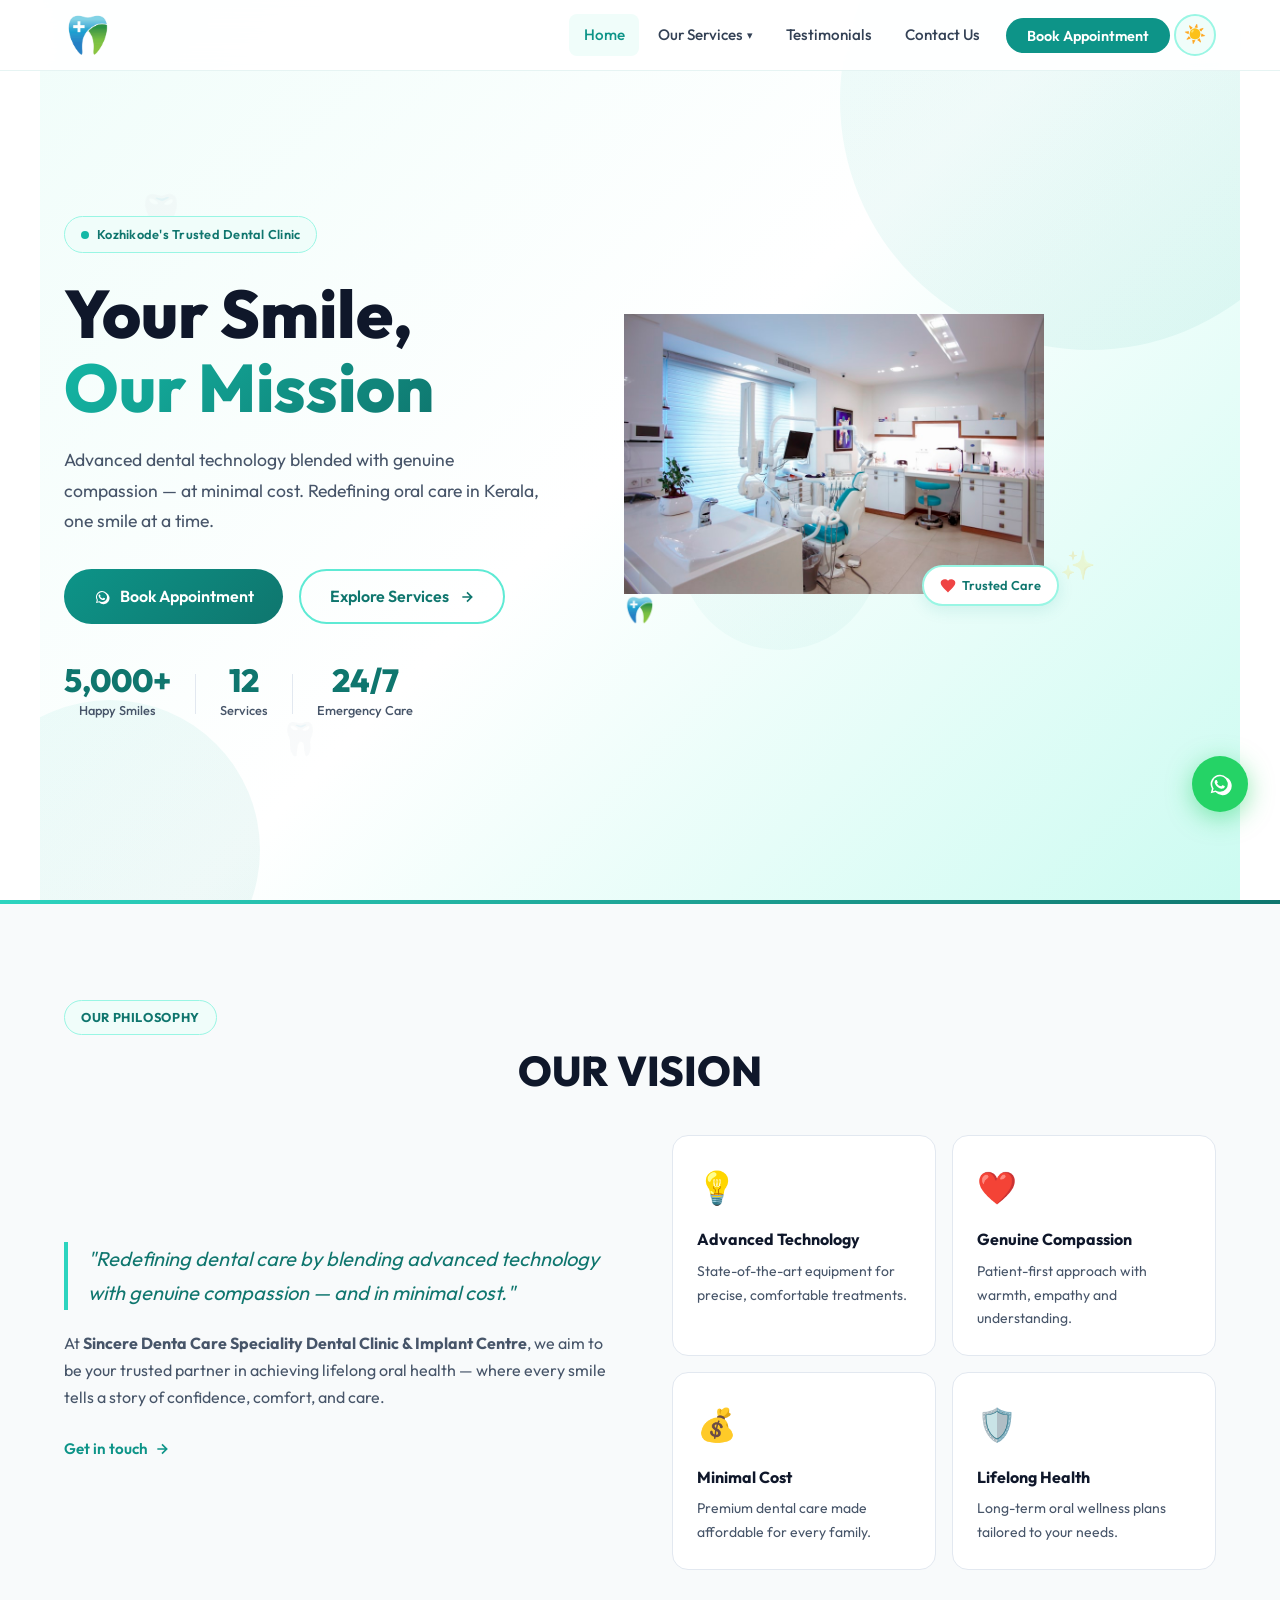
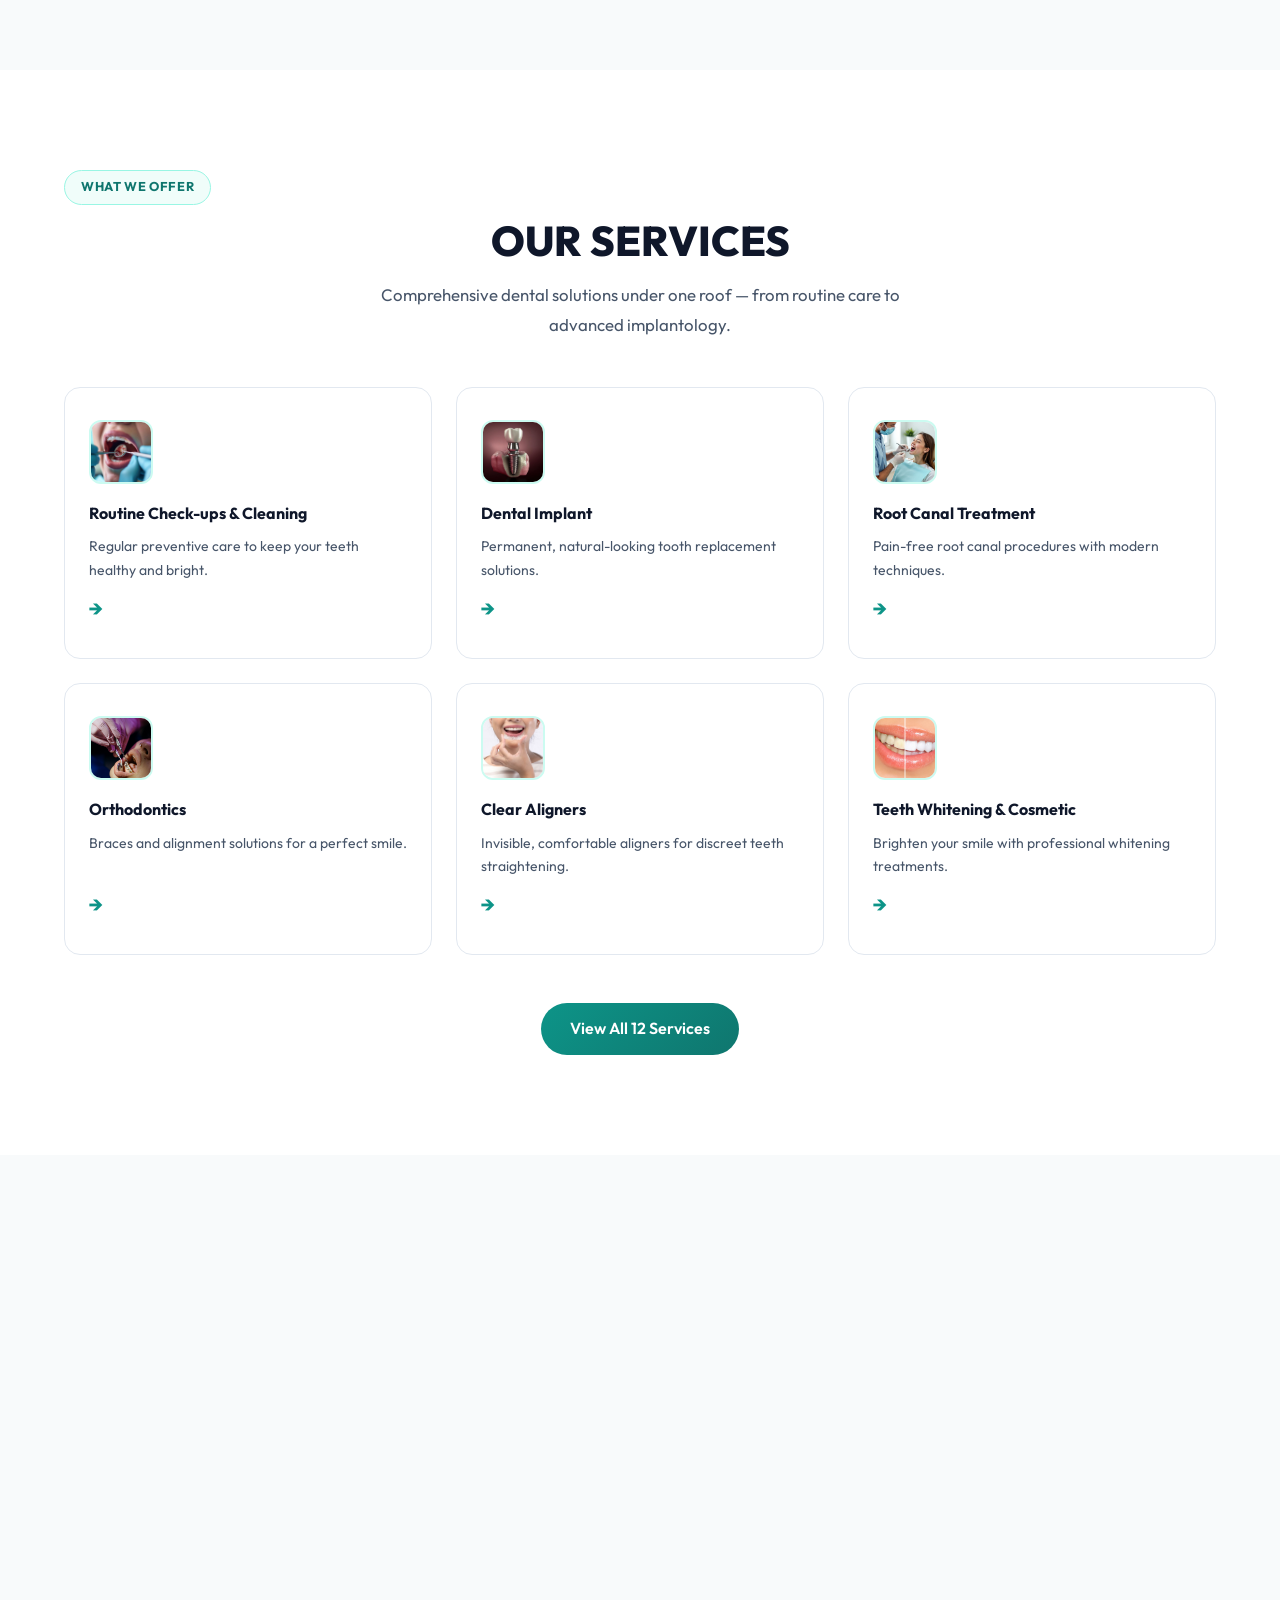
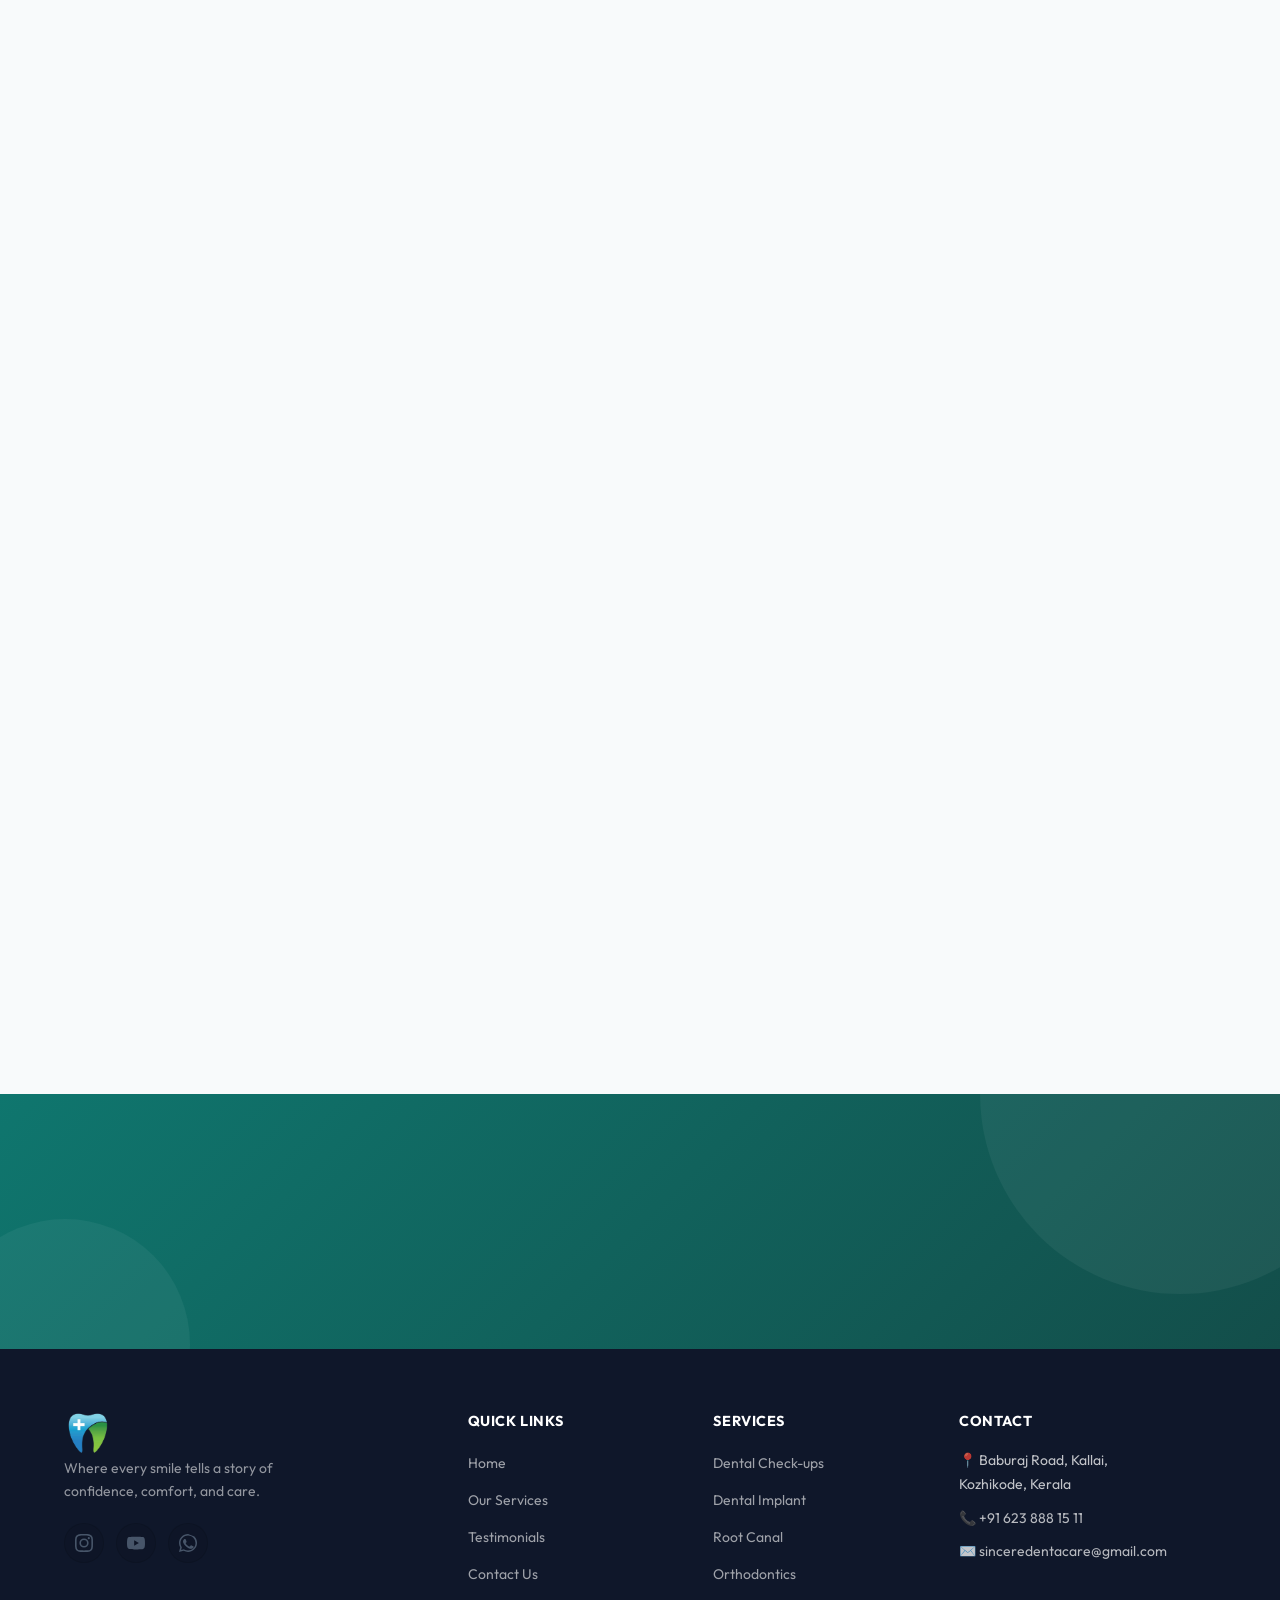
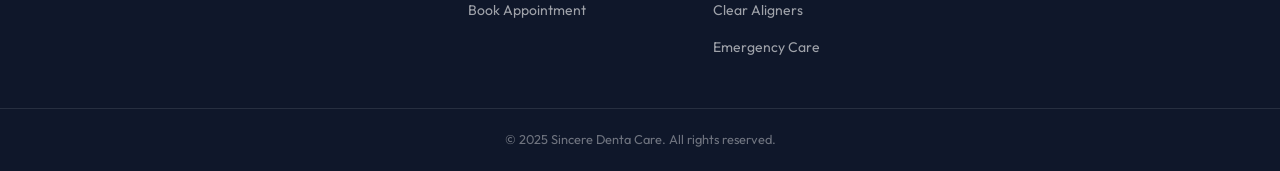
==== index.html @ 5595d904 "Update index.html" ====
<!DOCTYPE html>
<html lang="en">

<head>
    <meta charset="UTF-8" />
    <meta name="viewport" content="width=device-width, initial-scale=1.0" />
    <title>Sincere Denta Care – Speciality Dental Clinic & Implant Centre</title>
    <meta name="description"
        content="Sincere Denta Care – Advanced dental care with compassion at minimal cost. Speciality Dental Clinic & Implant Centre in Kozhikode, Kerala." />
    <link rel="stylesheet" href="css/style.css" />
    <link rel="preconnect" href="https://fonts.googleapis.com" />
    <link rel="preconnect" href="https://fonts.gstatic.com" crossorigin />
    <link
        href="https://fonts.googleapis.com/css2?family=Outfit:wght@300;400;500;600;700;800&family=Playfair+Display:ital,wght@0,600;1,500&display=swap"
        rel="stylesheet" />
</head>

<body class="page-home">

    <!-- ===== PAGE TRANSITION OVERLAY ===== -->
    <div class="page-transition" id="pageTransition"></div>

    <!-- ===== NAVBAR ===== -->
    <nav class="navbar" id="navbar">
        <div class="nav-container">
            <a href="index.html" class="nav-logo">
                <img src="images/logo.png" alt="Sincere Denta Care Logo" class="nav-logo-img" width="210" height="70" />
            </a>

            <button class="hamburger" id="hamburger" aria-label="Toggle menu">
                <span></span><span></span><span></span>
            </button>

            <ul class="nav-links" id="navLinks">
                <li><a href="index.html" class="nav-link active">Home</a></li>
                <li class="dropdown">
                    <a href="services.html" class="nav-link">Our Services <span class="arrow">▾</span></a>
                    <ul class="dropdown-menu">
                        <li><a href="services.html#checkup">Routine Check-ups & Cleaning</a></li>
                        <li><a href="services.html#implant">Dental Implant</a></li>
                        <li><a href="services.html#rootcanal">Root Canal Treatment</a></li>
                        <li><a href="services.html#orthodontics">Orthodontics</a></li>
                        <li><a href="services.html#aligners">Clear Aligners</a></li>
                        <li><a href="services.html#filling">Filling for Cavities</a></li>
                        <li><a href="services.html#pediatric">Pediatric Dental Care</a></li>
                        <li><a href="services.html#prosthesis">Dental Prosthesis</a></li>
                        <li><a href="services.html#gum">Gum Treatments</a></li>
                        <li><a href="services.html#wisdom">Wisdom Tooth Removal</a></li>
                        <li><a href="services.html#whitening">Teeth Whitening & Cosmetic</a></li>
                        <li><a href="services.html#emergency">Emergency Dental Care</a></li>
                    </ul>
                </li>
                <li><a href="testimonials.html" class="nav-link">Testimonials</a></li>
                <li><a href="contact.html" class="nav-link">Contact Us</a></li>
                <li><a href="https://wa.me/916238881511" target="_blank" class="nav-cta" id="bookBtn">Book
                        Appointment</a></li>
                <li>
                    <button class="dark-mode-toggle" id="darkModeToggle" aria-label="Toggle dark mode">
                        <span class="toggle-icon sun">☀️</span>
                        <span class="toggle-icon moon">🌙</span>
                    </button>
                </li>
            </ul>
        </div>
    </nav>

    <!-- ===== HERO SECTION ===== -->
    <section class="hero" id="hero">
        <div class="hero-bg-shapes">
            <div class="shape shape-1"></div>
            <div class="shape shape-2"></div>
            <div class="shape shape-3"></div>
            <div class="floating-tooth t1">🦷</div>
            <div class="floating-tooth t2">✨</div>
            <div class="floating-tooth t3">🦷</div>
        </div>
        <div class="hero-content">
            <div class="hero-badge animate-fade-up" style="--delay:0.1s">
                <span class="badge-dot"></span> Kozhikode's Trusted Dental Clinic
            </div>
            <h1 class="hero-title animate-fade-up" style="--delay:0.25s">
                Your Smile,<br />
                <span class="hero-highlight">Our Mission</span>
            </h1>
            <p class="hero-subtitle animate-fade-up" style="--delay:0.4s">
                Advanced dental technology blended with genuine compassion — at minimal cost. Redefining oral care in
                Kerala, one smile at a time.
            </p>
            <div class="hero-actions animate-fade-up" style="--delay:0.55s">
                <a href="https://wa.me/916238881511" target="_blank" class="btn-primary" id="heroBookBtn">
                    <svg width="18" height="18" viewBox="0 0 24 24" fill="currentColor">
                        <path
                            d="M17.6 6.4A7.94 7.94 0 0 0 12 4a8 8 0 0 0-6.93 12L4 20l4.1-1.07A8 8 0 1 0 17.6 6.4zm-5.6 12.3a6.63 6.63 0 0 1-3.38-.93l-.24-.14-2.5.65.67-2.43-.16-.25A6.65 6.65 0 1 1 12 18.7zm3.65-4.98c-.2-.1-1.18-.58-1.36-.65-.18-.07-.31-.1-.44.1-.13.2-.5.65-.62.79-.11.13-.23.15-.43.05A5.42 5.42 0 0 1 9.5 11.8c-.2-.35.2-.33.58-1.1.07-.13.03-.25-.02-.35-.05-.1-.44-1.06-.6-1.45-.16-.38-.33-.33-.44-.33h-.38c-.13 0-.35.05-.53.25-.18.2-.7.68-.7 1.66s.71 1.93.81 2.06c.1.13 1.4 2.14 3.4 3C13.86 16.3 13.86 16 14.3 15.96c.43-.04 1.4-.57 1.6-1.12.2-.55.2-1.02.14-1.12-.06-.1-.2-.15-.4-.25z" />
                    </svg>
                    Book Appointment
                </a>
                <a href="services.html" class="btn-outline" id="heroServicesBtn" data-page="services.html">
                    Explore Services
                    <svg width="16" height="16" viewBox="0 0 24 24" fill="none" stroke="currentColor"
                        stroke-width="2.5">
                        <path d="M5 12h14M12 5l7 7-7 7" />
                    </svg>
                </a>
            </div>
            <div class="hero-stats animate-fade-up" style="--delay:0.7s">
                <div class="stat"><strong class="counter" data-target="5000">0</strong><span>Happy Smiles</span></div>
                <div class="stat-divider"></div>
                <div class="stat"><strong class="counter" data-target="12">0</strong><span>Services</span></div>
                <div class="stat-divider"></div>
                <div class="stat"><strong>24/7</strong><span>Emergency Care</span></div>
            </div>
        </div>
        <div class="hero-visual animate-fade-left" style="--delay:0.3s">
            <div class="hero-card-wrapper">
                <div class="hero-photo-frame">
                    <img src="images/clinic.jpg" alt="Sincere Denta Care Clinic Interior" class="hero-real-photo" />
                    <div class="photo-overlay-badge pulse-badge">
                        <svg width="16" height="16" viewBox="0 0 24 24" fill="currentColor">
                            <path
                                d="M12 21.593c-5.63-5.539-11-10.297-11-14.402C1 3.799 4.18 2 7 2c1.935 0 3.725.79 5 2.07A6.88 6.88 0 0 1 17 2c2.82 0 6 1.8 6 5.191 0 4.105-5.37 8.863-11 14.402z" />
                        </svg>
                        Trusted Care
                    </div>
                    <div class="photo-overlay-tag">
                        <img src="images/logo.png" alt="logo" height="32" />
                    </div>
                </div>
            </div>
        </div>
    </section>

    <!-- ===== VISION SECTION ===== -->
    <section class="vision-section" id="vision">
        <div class="container">
            <div class="section-tag animate-on-scroll">Our Philosophy</div>
            <h2 class="section-title animate-on-scroll">OUR VISION</h2>
            <div class="vision-grid">
                <div class="vision-text animate-on-scroll">
                    <p class="vision-lead">"Redefining dental care by blending advanced technology with genuine
                        compassion — and in minimal cost."</p>
                    <p>At <strong>Sincere Denta Care Speciality Dental Clinic & Implant Centre</strong>, we aim to be
                        your trusted partner in achieving lifelong oral health — where every smile tells a story of
                        confidence, comfort, and care.</p>
                    <a href="contact.html" class="btn-text" data-page="contact.html">
                        Get in touch
                        <svg width="16" height="16" viewBox="0 0 24 24" fill="none" stroke="currentColor"
                            stroke-width="2.5">
                            <path d="M5 12h14M12 5l7 7-7 7" />
                        </svg>
                    </a>
                </div>
                <div class="vision-cards">
                    <div class="v-card animate-on-scroll" style="--i:0">
                        <div class="v-icon">💡</div>
                        <h3>Advanced Technology</h3>
                        <p>State-of-the-art equipment for precise, comfortable treatments.</p>
                    </div>
                    <div class="v-card animate-on-scroll" style="--i:1">
                        <div class="v-icon">❤️</div>
                        <h3>Genuine Compassion</h3>
                        <p>Patient-first approach with warmth, empathy and understanding.</p>
                    </div>
                    <div class="v-card animate-on-scroll" style="--i:2">
                        <div class="v-icon">💰</div>
                        <h3>Minimal Cost</h3>
                        <p>Premium dental care made affordable for every family.</p>
                    </div>
                    <div class="v-card animate-on-scroll" style="--i:3">
                        <div class="v-icon">🛡️</div>
                        <h3>Lifelong Health</h3>
                        <p>Long-term oral wellness plans tailored to your needs.</p>
                    </div>
                </div>
            </div>
        </div>
    </section>

    <!-- ===== SERVICES PREVIEW ===== -->
    <section class="services-preview" id="services-preview">
        <div class="container">
            <div class="section-tag animate-on-scroll">What We Offer</div>
            <h2 class="section-title animate-on-scroll">OUR SERVICES</h2>
            <p class="section-desc animate-on-scroll">Comprehensive dental solutions under one roof — from routine care
                to advanced implantology.</p>
            <div class="services-grid">
                <a href="services.html#checkup" class="service-card animate-on-scroll" style="--i:0"
                    data-page="services.html">
                    <div class="service-icon"><img src="images/routine.jpg" alt="routine" /></div>
                    <h3>Routine Check-ups & Cleaning</h3>
                    <p>Regular preventive care to keep your teeth healthy and bright.</p>
                    <span class="service-arrow">→</span>
                </a>
                <a href="services.html#implant" class="service-card animate-on-scroll" style="--i:1"
                    data-page="services.html">
                    <div class="service-icon"><img src="images/dental impant.jpg" alt="dental impant" /></div>
                    <h3>Dental Implant</h3>
                    <p>Permanent, natural-looking tooth replacement solutions.</p>
                    <span class="service-arrow">→</span>
                </a>
                <a href="services.html#rootcanal" class="service-card animate-on-scroll" style="--i:2"
                    data-page="services.html">
                    <div class="service-icon"><img src="images/root canal.jpg" alt="root canal" /></div>
                    <h3>Root Canal Treatment</h3>
                    <p>Pain-free root canal procedures with modern techniques.</p>
                    <span class="service-arrow">→</span>
                </a>
                <a href="services.html#orthodontics" class="service-card animate-on-scroll" style="--i:3"
                    data-page="services.html">
                    <div class="service-icon"><img src="images/ortho.jpg" alt="ortho" /></div>
                    <h3>Orthodontics</h3>
                    <p>Braces and alignment solutions for a perfect smile.</p>
                    <span class="service-arrow">→</span>
                </a>
                <a href="services.html#aligners" class="service-card animate-on-scroll" style="--i:4"
                    data-page="services.html">
                    <div class="service-icon"><img src="images/Clear Aligners.jpg" alt="clear aligners" /></div>
                    <h3>Clear Aligners</h3>
                    <p>Invisible, comfortable aligners for discreet teeth straightening.</p>
                    <span class="service-arrow">→</span>
                </a>
                <a href="services.html#whitening" class="service-card animate-on-scroll" style="--i:5"
                    data-page="services.html">
                    <div class="service-icon"><img src="images/teeth white.jpg" alt="Teeth White" /></div>
                    <h3>Teeth Whitening & Cosmetic</h3>
                    <p>Brighten your smile with professional whitening treatments.</p>
                    <span class="service-arrow">→</span>
                </a>
            </div>
            <div class="services-cta animate-on-scroll">
                <a href="services.html" class="btn-primary" data-page="services.html" id="allServicesBtn">View All 12
                    Services</a>
            </div>
        </div>
    </section>

    <!-- ===== OUR DOCTORS SECTION ===== -->
    <section class="doctors-section" id="doctors">
        <div class="container">
            <div class="section-tag animate-on-scroll">Meet the Team</div>
            <h2 class="section-title animate-on-scroll">OUR DOCTORS</h2>
            <p class="section-desc animate-on-scroll">Our team of experienced, certified specialists are dedicated to
                giving you the best dental care with warmth and precision.</p>
            <div class="doctors-grid">

                <div class="doctor-card animate-on-scroll" style="--i:0">
                    <div class="doctor-photo-wrap">
                        <img src="images/nakul.jpg" alt="Dr. Nakul Raj" class="doctor-photo" />
                    </div>
                    <div class="doctor-info">
                        <h3 class="doctor-name">Dr. Nakul Raj</h3>
                        <p class="doctor-degree">BDS, PG Dip(University of Santiago de Compostela, Spain) </p>
                        <span class="doctor-badge">Orthodontics & Dentofacial Orthopaedics</span>
                    </div>
                </div>
                <div class="doctor-card animate-on-scroll" style="--i:0">
                    <div class="doctor-photo-wrap">
                        <img src="images/swati.jpg" alt="Dr. I P Swathi" class="doctor-photo" />
                    </div>
                    <div class="doctor-info">
                        <h3 class="doctor-name">Dr. I P Swathi </h3>
                        <p class="doctor-degree">BDS</p>
                        <span class="doctor-badge">Chief Dental Surgeon</span>
                    </div>
                </div>
                <div class="doctor-card animate-on-scroll" style="--i:0">
                    <div class="doctor-photo-wrap">
                        <img src="images/tham.jpg" alt="Dr. Thamarai Manalan" class="doctor-photo" />
                    </div>
                    <div class="doctor-info">
                        <h3 class="doctor-name">Dr. Thamarai Manalan </h3>
                        <p class="doctor-degree">BDS, MDS(Govt Dental College, Kozhikode)</p>
                        <span class="doctor-badge">Endodontist(Root Canal Specialist)</span>
                    </div>
                </div>

                <!-- Add more doctor cards here in the same format -->

            </div>
        </div>
    </section>

    <!-- ===== WHY US SECTION ===== -->
    <section class="why-section">
        <div class="container">
            <div class="why-inner">
                <div class="why-left animate-on-scroll">
                    <div class="section-tag">Why Choose Us</div>
                    <h2 class="section-title left">Why <span class="text-accent">Sincere</span><br />Denta Care?</h2>
                    <ul class="why-list">
                        <li class="animate-on-scroll" style="--i:0"><span class="why-check">✓</span> Experienced and
                            certified dental specialists</li>
                        <li class="animate-on-scroll" style="--i:1"><span class="why-check">✓</span> Latest
                            sterilization and hygiene protocols</li>
                        <li class="animate-on-scroll" style="--i:2"><span class="why-check">✓</span> Affordable pricing
                            with no hidden costs</li>
                        <li class="animate-on-scroll" style="--i:3"><span class="why-check">✓</span> Emergency dental
                            care available</li>
                        <li class="animate-on-scroll" style="--i:4"><span class="why-check">✓</span> Child-friendly
                            environment</li>
                        <li class="animate-on-scroll" style="--i:5"><span class="why-check">✓</span> Conveniently
                            located in Kozhikode, Kerala</li>
                    </ul>
                    <a href="https://wa.me/916238881511" target="_blank" class="btn-primary"
                        style="margin-top:2rem; display:inline-flex;">
                        Enquire Now
                    </a>
                </div>
                <div class="why-right animate-on-scroll">
                    <div class="clinic-info-card">
                        <div class="clinic-card-header">📍 Find Us</div>
                        <p class="clinic-address">Baburaj Road, Kallai,<br />Kozhikode, Kerala</p>
                        <div class="clinic-contacts">
                            <a href="tel:+916238881511" class="contact-item">
                                <span class="contact-icon">📞</span>
                                <div>
                                    <small>Call Us</small>
                                    <strong>+91 623 888 15 11</strong>
                                </div>
                            </a>
                            <a href="mailto:sinceredentacare@gmail.com" class="contact-item">
                                <span class="contact-icon">✉️</span>
                                <div>
                                    <small>Email Us</small>
                                    <strong>sinceredentacare@gmail.com</strong>
                                </div>
                            </a>
                            <a href="https://wa.me/916238881511" target="_blank" class="contact-item">
                                <span class="contact-icon">💬</span>
                                <div>
                                    <small>WhatsApp</small>
                                    <strong>Book Appointment</strong>
                                </div>
                            </a>
                        </div>
                    </div>
                </div>
            </div>
        </div>
    </section>

    <!-- ===== CTA BANNER ===== -->
    <section class="cta-banner">
        <div class="cta-bg-shapes">
            <div class="cta-shape s1"></div>
            <div class="cta-shape s2"></div>
        </div>
        <div class="container cta-inner">
            <div class="animate-on-scroll">
                <h2 class="cta-title">Ready for a <span>Healthier Smile?</span></h2>
                <p>Don't wait — schedule your visit today and let our specialists take care of you.</p>
            </div>
            <div class="cta-buttons animate-on-scroll">
                <a href="https://wa.me/916238881511" target="_blank" class="btn-white" id="ctaBookBtn">Book on
                    WhatsApp</a>
                <a href="contact.html" class="btn-outline-white" data-page="contact.html" id="ctaContactBtn">Contact
                    Us</a>
            </div>
        </div>
    </section>

    <!-- ===== FOOTER ===== -->
    <footer class="footer">
        <div class="container footer-grid">
            <div class="footer-brand">
                <a href="index.html" class="footer-logo-link">
                    <img src="images/logo.png" alt="Sincere Denta Care" class="footer-logo-img" width="190"
                        height="64" />
                </a>
                <p class="footer-tagline">Where every smile tells a story of confidence, comfort, and care.</p>
                <div class="footer-socials">
                    <a href="https://www.instagram.com/sinceredentacare/" target="_blank" aria-label="Instagram" class="social-icon-link instagram">
                        <svg viewBox="0 0 24 24"><path d="M12 2.163c3.204 0 3.584.012 4.85.07 3.252.148 4.771 1.691 4.919 4.919.058 1.265.069 1.645.069 4.849 0 3.205-.012 3.584-.069 4.849-.149 3.225-1.664 4.771-4.919 4.919-1.266.058-1.644.07-4.85.07-3.204 0-3.584-.012-4.849-.07-3.26-.149-4.771-1.699-4.919-4.92-.058-1.265-.07-1.644-.07-4.849 0-3.204.013-3.583.07-4.849.149-3.227 1.664-4.771 4.919-4.919 1.266-.057 1.645-.069 4.849-.069zM12 0C8.741 0 8.333.014 7.053.072 2.695.272.273 2.69.073 7.052.014 8.333 0 8.741 0 12c0 3.259.014 3.668.072 4.948.2 4.358 2.618 6.78 6.98 6.98C8.333 23.986 8.741 24 12 24c3.259 0 3.668-.014 4.948-.072 4.354-.2 6.782-2.618 6.979-6.98.059-1.28.073-1.689.073-4.948 0-3.259-.014-3.667-.072-4.947-.196-4.354-2.617-6.78-6.979-6.98C15.668.014 15.259 0 12 0zm0 5.838a6.162 6.162 0 100 12.324 6.162 6.162 0 000-12.324zM12 16a4 4 0 110-8 4 4 0 010 8zm6.406-11.845a1.44 1.44 0 100 2.881 1.44 1.44 0 000-2.881z"/></svg>
                    </a>
                    <a href="https://www.youtube.com/@SincereDentaCare" target="_blank" aria-label="YouTube" class="social-icon-link youtube">
                        <svg viewBox="0 0 24 24"><path d="M23.498 6.186a3.016 3.016 0 0 0-2.122-2.136C19.505 3.5 12 3.5 12 3.5s-7.505 0-9.377.55a3.016 3.016 0 0 0-2.122 2.136C0 8.07 0 12 0 12s0 3.93.498 5.814a3.016 3.016 0 0 0 2.122 2.136c1.871.55 9.377.55 9.377.55s7.505 0 9.377-.55a3.016 3.016 0 0 0 2.122-2.136C24 15.93 24 12 24 12s0-3.93-.498-5.814zM9.545 15.568V8.432L15.818 12l-6.273 3.568z"/></svg>
                    </a>
                    <a href="https://wa.me/916238881511" target="_blank" aria-label="WhatsApp" class="social-icon-link whatsapp">
                        <svg viewBox="0 0 24 24"><path d="M12.031 0C5.405 0 .012 5.393.012 12.018c0 2.112.551 4.181 1.599 6.002L.003 24l6.126-1.606a11.956 11.956 0 005.902 1.541h.005c6.623 0 12.017-5.392 12.017-12.018 0-3.208-1.248-6.223-3.517-8.49L12.031 0zm0 2.012c2.671 0 5.178 1.041 7.067 2.93a9.96 9.96 0 012.923 7.076c0 5.513-4.489 10.003-10.002 10.003h-.005a9.957 9.957 0 01-5.077-1.385l-.364-.216-3.774.989.999-3.68-.237-.377A9.972 9.972 0 012.024 12.02c0-5.514 4.49-10.008 10.007-10.008zM7.555 6.78c-.287-.008-.669.096-.988.45-.318.354-1.214 1.186-1.214 2.89s1.243 3.35 1.416 3.582c.174.232 2.443 3.73 5.918 5.233.827.359 1.472.573 1.975.733.83.264 1.586.226 2.181.137.667-.1 2.043-.834 2.332-1.64.288-.806.288-1.496.202-1.64-.087-.144-.318-.23-.665-.404-.347-.174-2.043-1.01-2.361-1.125-.318-.116-.549-.174-.78.174-.231.348-.896 1.125-1.099 1.357-.202.231-.405.26-.752.086-.347-.173-1.458-.538-2.775-1.713-1.025-.915-1.717-2.046-1.92-2.392-.202-.348-.022-.536.152-.709.156-.156.347-.405.52-.608.173-.203.231-.347.347-.579.116-.231.058-.433-.029-.607-.086-.174-.78-1.883-1.069-2.578-.282-.676-.568-.584-.78-.595h-.66z"/></svg>
                    </a>
                </div>
            </div>
            <div class="footer-nav">
                <h4>Quick Links</h4>
                <ul>
                    <li><a href="index.html">Home</a></li>
                    <li><a href="services.html" data-page="services.html">Our Services</a></li>
                    <li><a href="testimonials.html" data-page="testimonials.html">Testimonials</a></li>
                    <li><a href="contact.html" data-page="contact.html">Contact Us</a></li>
                    <li><a href="https://wa.me/916238881511" target="_blank">Book Appointment</a></li>
                </ul>
            </div>
            <div class="footer-services">
                <h4>Services</h4>
                <ul>
                    <li><a href="services.html#checkup" data-page="services.html">Dental Check-ups</a></li>
                    <li><a href="services.html#implant" data-page="services.html">Dental Implant</a></li>
                    <li><a href="services.html#rootcanal" data-page="services.html">Root Canal</a></li>
                    <li><a href="services.html#orthodontics" data-page="services.html">Orthodontics</a></li>
                    <li><a href="services.html#aligners" data-page="services.html">Clear Aligners</a></li>
                    <li><a href="services.html#emergency" data-page="services.html">Emergency Care</a></li>
                </ul>
            </div>
            <div class="footer-contact">
                <h4>Contact</h4>
                <p>📍 Baburaj Road, Kallai,<br />Kozhikode, Kerala</p>
                <p>📞 <a href="tel:+916238881511">+91 623 888 15 11</a></p>
                <p>✉️ <a href="mailto:sinceredentacare@gmail.com">sinceredentacare@gmail.com</a></p>
            </div>
        </div>
        <div class="footer-bottom">
            <p>© 2025 Sincere Denta Care. All rights reserved.</p>
        </div>
    </footer>

    <script src="js/main.js"></script>
</body>

</html>
---- css/style.css ----
/* ============================================================
   SINCERE DENTA CARE – MASTER STYLESHEET
   Color Palette: Teal (#0D9488 / #0F766E), White, Gold accents
   ============================================================ */

/* ── RESET & BASE ── */
*,
*::before,
*::after {
  box-sizing: border-box;
  margin: 0;
  padding: 0;
}

:root {
  --teal-50: #F0FDFA;
  --teal-100: #CCFBF1;
  --teal-200: #99F6E4;
  --teal-400: #2DD4BF;
  --teal-500: #14B8A6;
  --teal-600: #0D9488;
  --teal-700: #0F766E;
  --teal-800: #115E59;
  --teal-900: #134E4A;
  --gold: #F59E0B;
  --gold-light: #FCD34D;
  --white: #FFFFFF;
  --grey-50: #F8FAFB;
  --grey-100: #F1F5F9;
  --grey-200: #E2E8F0;
  --grey-600: #475569;
  --grey-700: #334155;
  --grey-900: #0F172A;
  --font-body: 'Outfit', sans-serif;
  --font-header: 'Playfair Display', serif;
  --transition: 0.35s cubic-bezier(0.4, 0, 0.2, 1);
  --shadow-sm: 0 1px 3px rgba(0, 0, 0, .08), 0 1px 2px rgba(0, 0, 0, .05);
  --shadow-md: 0 4px 16px rgba(13, 148, 136, .12);
  --shadow-lg: 0 10px 40px rgba(13, 148, 136, .2);
  --radius-sm: 8px;
  --radius-md: 16px;
  --radius-lg: 24px;
  --radius-xl: 36px;
}

html {
  scroll-behavior: smooth;
}

body {
  font-family: var(--font-body);
  background: var(--white);
  color: var(--grey-700);
  line-height: 1.7;
  overflow-x: hidden;
}

a {
  text-decoration: none;
  color: inherit;
}

ul {
  list-style: none;
}

img {
  display: block;
  max-width: 100%;
}

.container {
  max-width: 1200px;
  margin: 0 auto;
  padding: 0 1.5rem;
}

/* ============================================================
   PAGE TRANSITION OVERLAY
   ============================================================ */
.page-transition {
  position: fixed;
  inset: 0;
  z-index: 9999;
  background: var(--teal-700);
  transform: scaleX(0);
  transform-origin: left;
  pointer-events: none;
}

.page-transition.slide-in {
  animation: slideIn 0.55s cubic-bezier(0.76, 0, 0.24, 1) forwards;
}

.page-transition.slide-out {
  transform-origin: right;
  animation: slideOut 0.5s cubic-bezier(0.76, 0, 0.24, 1) forwards;
}

@keyframes slideIn {
  from {
    transform: scaleX(0);
  }

  to {
    transform: scaleX(1);
  }
}

@keyframes slideOut {
  from {
    transform: scaleX(1);
  }

  to {
    transform: scaleX(0);
  }
}

/* ============================================================
   NAVBAR
   ============================================================ */
.navbar {
  position: fixed;
  top: 0;
  left: 0;
  right: 0;
  z-index: 1000;
  background: rgba(255, 255, 255, 0.92);
  backdrop-filter: blur(16px);
  -webkit-backdrop-filter: blur(16px);
  border-bottom: 1px solid rgba(13, 148, 136, .1);
  transition: box-shadow var(--transition), background var(--transition);
}

.navbar.scrolled {
  box-shadow: 0 4px 30px rgba(13, 148, 136, .15);
  background: rgba(255, 255, 255, 0.98);
}

.nav-container {
  max-width: 1200px;
  margin: 0 auto;
  padding: 0 1.5rem;
  display: flex;
  align-items: center;
  gap: 2rem;
  height: 70px;
}

.nav-logo {
  display: flex;
  align-items: center;
  gap: 0.75rem;
  flex-shrink: 0;
}

.nav-logo-img,
.footer-logo-img {
  max-height: 48px;
  max-width: 100%;
  width: auto;
  object-fit: contain;
}

.logo-icon {
  width: 44px;
  height: 44px;
  background: var(--teal-50);
  border-radius: 12px;
  display: flex;
  align-items: center;
  justify-content: center;
  padding: 6px;
  border: 1.5px solid var(--teal-200);
  transition: transform var(--transition), box-shadow var(--transition);
}

.logo-icon:hover {
  transform: rotate(-5deg) scale(1.05);
  box-shadow: var(--shadow-md);
}

.logo-icon svg {
  width: 100%;
  height: 100%;
}

.logo-icon.small {
  width: 36px;
  height: 36px;
}

.logo-text {
  display: flex;
  flex-direction: column;
}

.logo-main {
  font-size: 1rem;
  font-weight: 700;
  color: var(--teal-700);
  line-height: 1.2;
}

.logo-sub {
  font-size: 0.65rem;
  color: var(--grey-600);
  letter-spacing: 0.03em;
}

.nav-links {
  display: flex;
  align-items: center;
  gap: 0.25rem;
  margin-left: auto;
}

.nav-link {
  padding: 0.5rem 0.9rem;
  font-size: 0.95rem;
  font-weight: 500;
  color: var(--grey-700);
  border-radius: var(--radius-sm);
  transition: color var(--transition), background var(--transition);
  display: flex;
  align-items: center;
  gap: 0.3rem;
}

.nav-link:hover,
.nav-link.active {
  color: var(--teal-600);
  background: var(--teal-50);
}

.nav-link .arrow {
  font-size: 0.7em;
  transition: transform var(--transition);
}

.dropdown:hover .arrow {
  transform: rotate(180deg);
}

.nav-cta {
  padding: 0.55rem 1.3rem;
  background: var(--teal-600);
  color: var(--white);
  border-radius: 50px;
  font-size: 0.9rem;
  font-weight: 600;
  transition: background var(--transition), transform var(--transition), box-shadow var(--transition);
  margin-left: 0.5rem;
  white-space: nowrap;
}

.nav-cta:hover {
  background: var(--teal-700);
  transform: translateY(-2px);
  box-shadow: 0 6px 20px rgba(13, 148, 136, .35);
}



/* DROPDOWN */
.dropdown {
  position: relative;
}

.dropdown-menu {
  position: absolute;
  top: calc(100% + 8px);
  left: 0;
  background: var(--white);
  border-radius: var(--radius-md);
  box-shadow: 0 20px 60px rgba(0, 0, 0, .14);
  border: 1px solid var(--grey-200);
  min-width: 270px;
  padding: 0.5rem;
  opacity: 0;
  visibility: hidden;
  transform: translateY(8px);
  transition: opacity 0.25s, transform 0.25s, visibility 0.25s;
  z-index: 500;
}

.dropdown:hover .dropdown-menu,
.dropdown:focus-within .dropdown-menu {
  opacity: 1;
  visibility: visible;
  transform: translateY(0);
}

.dropdown-menu li a {
  display: block;
  padding: 0.6rem 1rem;
  font-size: 0.88rem;
  color: var(--grey-700);
  border-radius: 8px;
  transition: background var(--transition), color var(--transition);
}

.dropdown-menu li a:hover {
  background: var(--teal-50);
  color: var(--teal-700);
}

/* HAMBURGER */
.hamburger {
  display: none;
  flex-direction: column;
  gap: 5px;
  background: none;
  border: none;
  cursor: pointer;
  padding: 0.5rem;
  margin-left: auto;
}

.hamburger span {
  width: 24px;
  height: 2.5px;
  background: var(--teal-700);
  border-radius: 4px;
  transition: var(--transition);
  display: block;
}

.hamburger.open span:nth-child(1) {
  transform: rotate(45deg) translate(5px, 5px);
}

.hamburger.open span:nth-child(2) {
  opacity: 0;
}

.hamburger.open span:nth-child(3) {
  transform: rotate(-45deg) translate(5px, -5px);
}

/* ============================================================
   ANIMATIONS
   ============================================================ */
.animate-fade-up {
  opacity: 0;
  transform: translateY(40px);
  animation: fadeUp 0.7s cubic-bezier(0.22, 1, 0.36, 1) calc(var(--delay, 0s)) forwards;
}

@keyframes fadeUp {
  to {
    opacity: 1;
    transform: translateY(0);
  }
}

.animate-fade-left {
  opacity: 0;
  transform: translateX(60px);
  animation: fadeLeft 0.8s cubic-bezier(0.22, 1, 0.36, 1) calc(var(--delay, 0s)) forwards;
}

@keyframes fadeLeft {
  to {
    opacity: 1;
    transform: translateX(0);
  }
}

/* Scroll-triggered */
.animate-on-scroll {
  opacity: 0;
  transform: translateY(35px);
  transition: opacity 0.65s cubic-bezier(0.22, 1, 0.36, 1) calc(var(--i, 0) * 0.1s),
    transform 0.65s cubic-bezier(0.22, 1, 0.36, 1) calc(var(--i, 0) * 0.1s);
}

.animate-on-scroll.visible {
  opacity: 1;
  transform: translateY(0);
}

/* ============================================================
   HERO SECTION
   ============================================================ */
.hero {
  min-height: 100vh;
  padding: 120px 1.5rem 80px;
  display: flex;
  align-items: center;
  position: relative;
  overflow: hidden;
  background: linear-gradient(135deg, var(--teal-50) 0%, #FFFFFF 50%, var(--teal-100) 100%);
  max-width: 1200px;
  margin: 0 auto;
}

.hero-bg-shapes {
  position: absolute;
  inset: 0;
  overflow: hidden;
  pointer-events: none;
}

.shape {
  position: absolute;
  border-radius: 50%;
  background: linear-gradient(135deg, var(--teal-400), var(--teal-600));
  opacity: 0.07;
  animation: shapeFloat 8s ease-in-out infinite;
}

.shape-1 {
  width: 500px;
  height: 500px;
  top: -150px;
  right: -100px;
  animation-delay: 0s;
}

.shape-2 {
  width: 300px;
  height: 300px;
  bottom: -100px;
  left: -80px;
  animation-delay: -4s;
}

.shape-3 {
  width: 200px;
  height: 200px;
  top: 50%;
  right: 30%;
  animation-delay: -2s;
  opacity: 0.04;
}

@keyframes shapeFloat {

  0%,
  100% {
    transform: translate(0, 0) scale(1);
  }

  50% {
    transform: translate(20px, -20px) scale(1.05);
  }
}

/* Floating teeth emojis */
.floating-tooth {
  position: absolute;
  font-size: 2.5rem;
  opacity: 0.18;
  animation: floatEmoji 6s ease-in-out infinite;
  pointer-events: none;
  user-select: none;
}

.t1 {
  top: 20%;
  left: 8%;
  animation-delay: 0s;
}

.t2 {
  top: 60%;
  right: 12%;
  animation-delay: -2s;
  font-size: 1.8rem;
}

.t3 {
  bottom: 15%;
  left: 20%;
  animation-delay: -4s;
  font-size: 2rem;
}

@keyframes floatEmoji {

  0%,
  100% {
    transform: translateY(0) rotate(0deg);
  }

  50% {
    transform: translateY(-20px) rotate(10deg);
  }
}

.hero-content {
  flex: 1;
  max-width: 560px;
  z-index: 2;
}

.hero-badge {
  display: inline-flex;
  align-items: center;
  gap: 0.5rem;
  padding: 0.4rem 1rem;
  background: var(--teal-50);
  color: var(--teal-700);
  border: 1px solid var(--teal-200);
  border-radius: 50px;
  font-size: 0.8rem;
  font-weight: 600;
  letter-spacing: 0.02em;
  margin-bottom: 1.5rem;
}

.badge-dot {
  width: 8px;
  height: 8px;
  background: var(--teal-500);
  border-radius: 50%;
  animation: pulseDot 2s ease-in-out infinite;
}

@keyframes pulseDot {

  0%,
  100% {
    transform: scale(1);
    opacity: 1;
  }

  50% {
    transform: scale(1.4);
    opacity: 0.7;
  }
}

.hero-title {
  font-family: var(--font-body);
  font-size: clamp(2.8rem, 6vw, 4.2rem);
  font-weight: 800;
  line-height: 1.1;
  color: var(--grey-900);
  margin-bottom: 1.25rem;
}

.hero-highlight {
  background: linear-gradient(135deg, var(--teal-500), var(--teal-700));
  -webkit-background-clip: text;
  -webkit-text-fill-color: transparent;
  background-clip: text;
  position: relative;
}

.hero-subtitle {
  font-size: 1.1rem;
  color: var(--grey-600);
  max-width: 480px;
  margin-bottom: 2rem;
  line-height: 1.75;
}

.hero-actions {
  display: flex;
  gap: 1rem;
  flex-wrap: wrap;
  margin-bottom: 2.5rem;
}

.hero-stats {
  display: flex;
  gap: 1.5rem;
  align-items: center;
  flex-wrap: wrap;
}

.stat {
  text-align: center;
}

.stat strong {
  display: block;
  font-size: 2rem;
  font-weight: 800;
  color: var(--teal-700);
  line-height: 1;
}

.stat span {
  font-size: 0.8rem;
  color: var(--grey-600);
  font-weight: 500;
}

.stat-divider {
  width: 1px;
  height: 40px;
  background: var(--grey-200);
}

/* HERO VISUAL */
.hero-visual {
  flex: 0 0 420px;
  display: flex;
  justify-content: center;
  align-items: center;
  z-index: 2;
}

.hero-card-wrapper {
  position: relative;
}

.dental-illustration {
  width: 320px;
  height: 360px;
  background: linear-gradient(135deg, var(--teal-50), var(--white));
  border-radius: var(--radius-xl);
  border: 2px solid var(--teal-100);
  box-shadow: var(--shadow-lg);
  display: flex;
  align-items: center;
  justify-content: center;
  position: relative;
  overflow: hidden;
  animation: heroFloat 5s ease-in-out infinite;
}

@keyframes heroFloat {

  0%,
  100% {
    transform: translateY(0);
  }

  50% {
    transform: translateY(-12px);
  }
}

.tooth-svg {
  width: 220px;
  height: auto;
}

.pulse-badge {
  position: absolute;
  bottom: 20px;
  right: -15px;
  background: var(--white);
  border: 2px solid var(--teal-200);
  border-radius: 50px;
  padding: 0.5rem 1rem;
  display: flex;
  align-items: center;
  gap: 0.4rem;
  font-size: 0.8rem;
  font-weight: 600;
  color: var(--teal-700);
  box-shadow: var(--shadow-md);
  animation: badgePop 2s ease-in-out infinite;
}

.pulse-badge svg {
  color: #ef4444;
  animation: heartBeat 1.4s ease-in-out infinite;
}

@keyframes heartBeat {

  0%,
  100% {
    transform: scale(1);
  }

  14% {
    transform: scale(1.3);
  }

  28% {
    transform: scale(1);
  }

  42% {
    transform: scale(1.3);
  }

  70% {
    transform: scale(1);
  }
}

@keyframes badgePop {

  0%,
  100% {
    transform: translateY(0);
  }

  50% {
    transform: translateY(-6px);
  }
}

/* ============================================================
   BUTTONS
   ============================================================ */
.btn-primary {
  display: inline-flex;
  align-items: center;
  gap: 0.6rem;
  padding: 0.75rem 1.8rem;
  background: linear-gradient(135deg, var(--teal-600), var(--teal-700));
  color: var(--white);
  border-radius: 50px;
  font-size: 1rem;
  font-weight: 600;
  transition: transform var(--transition), box-shadow var(--transition), background var(--transition);
  border: none;
  cursor: pointer;
  text-decoration: none;
}

.btn-primary:hover {
  transform: translateY(-3px);
  box-shadow: 0 10px 30px rgba(13, 148, 136, .4);
  background: linear-gradient(135deg, var(--teal-500), var(--teal-600));
}

.btn-primary.btn-sm {
  padding: 0.55rem 1.3rem;
  font-size: 0.9rem;
}

.btn-primary.btn-full {
  width: 100%;
  justify-content: center;
  border-radius: var(--radius-sm);
}

.btn-outline {
  display: inline-flex;
  align-items: center;
  gap: 0.6rem;
  padding: 0.75rem 1.8rem;
  background: transparent;
  color: var(--teal-700);
  border: 2px solid var(--teal-300, #5EEAD4);
  border-radius: 50px;
  font-size: 1rem;
  font-weight: 600;
  transition: background var(--transition), transform var(--transition), color var(--transition);
  cursor: pointer;
}

.btn-outline:hover {
  background: var(--teal-50);
  transform: translateY(-2px);
}

.btn-white {
  display: inline-flex;
  align-items: center;
  gap: 0.6rem;
  padding: 0.75rem 1.8rem;
  background: var(--white);
  color: var(--teal-700);
  border-radius: 50px;
  font-size: 1rem;
  font-weight: 700;
  transition: transform var(--transition), box-shadow var(--transition);
}

.btn-white:hover {
  transform: translateY(-3px);
  box-shadow: 0 10px 30px rgba(0, 0, 0, .2);
}

.btn-outline-white {
  display: inline-flex;
  align-items: center;
  gap: 0.6rem;
  padding: 0.75rem 1.8rem;
  background: transparent;
  color: var(--white);
  border: 2px solid rgba(255, 255, 255, 0.5);
  border-radius: 50px;
  font-size: 1rem;
  font-weight: 600;
  transition: background var(--transition), transform var(--transition);
}

.btn-outline-white:hover {
  background: rgba(255, 255, 255, .15);
  transform: translateY(-2px);
}

.btn-text {
  display: inline-flex;
  align-items: center;
  gap: 0.4rem;
  color: var(--teal-600);
  font-weight: 600;
  font-size: 0.95rem;
  transition: gap var(--transition);
}

.btn-text:hover {
  gap: 0.7rem;
}

/* ============================================================
   SECTION COMMON
   ============================================================ */
.section-tag {
  display: inline-block;
  padding: 0.35rem 1rem;
  background: var(--teal-50);
  color: var(--teal-700);
  border-radius: 50px;
  font-size: 0.8rem;
  font-weight: 700;
  letter-spacing: 0.05em;
  text-transform: uppercase;
  margin-bottom: 0.75rem;
  border: 1px solid var(--teal-200);
}

.section-title {
  font-size: clamp(1.8rem, 4vw, 2.6rem);
  font-weight: 800;
  color: var(--grey-900);
  line-height: 1.15;
  margin-bottom: 1rem;
  text-align: center;
}

.section-title.left {
  text-align: left;
}

.section-desc {
  font-size: 1.05rem;
  color: var(--grey-600);
  max-width: 560px;
  margin: 0 auto 3rem;
  text-align: center;
  line-height: 1.75;
}

.text-accent {
  color: var(--teal-600);
}

/* ============================================================
   VISION SECTION
   ============================================================ */
.vision-section {
  padding: 100px 0;
  background: var(--grey-50);
  position: relative;
  overflow: hidden;
}

.vision-section::before {
  content: '';
  position: absolute;
  top: 0;
  left: 0;
  right: 0;
  height: 4px;
  background: linear-gradient(90deg, var(--teal-400), var(--teal-700), var(--teal-400));
  background-size: 200% 100%;
  animation: gradientSlide 3s linear infinite;
}

@keyframes gradientSlide {
  0% {
    background-position: 0% 0;
  }

  100% {
    background-position: 200% 0;
  }
}

.vision-grid {
  display: grid;
  grid-template-columns: 1fr 1fr;
  gap: 4rem;
  align-items: center;
  margin-top: 2.5rem;
}

.vision-text .vision-lead {
  font-size: 1.25rem;
  font-style: italic;
  color: var(--teal-700);
  line-height: 1.7;
  border-left: 4px solid var(--teal-400);
  padding-left: 1.25rem;
  margin-bottom: 1.25rem;
}

.vision-text p {
  margin-bottom: 1.5rem;
  color: var(--grey-600);
}

.vision-cards {
  display: grid;
  grid-template-columns: 1fr 1fr;
  gap: 1rem;
}

.v-card {
  background: var(--white);
  border-radius: var(--radius-md);
  padding: 1.5rem;
  border: 1.5px solid var(--grey-200);
  transition: transform var(--transition), box-shadow var(--transition), border-color var(--transition);
}

.v-card:hover {
  transform: translateY(-5px);
  box-shadow: var(--shadow-md);
  border-color: var(--teal-300, #5EEAD4);
}

.v-icon {
  font-size: 2rem;
  margin-bottom: 0.75rem;
}

.v-card h3 {
  font-size: 1rem;
  font-weight: 700;
  color: var(--grey-900);
  margin-bottom: 0.4rem;
}

.v-card p {
  font-size: 0.875rem;
  color: var(--grey-600);
}

/* ============================================================
   SERVICES PREVIEW
   ============================================================ */
.services-preview {
  padding: 100px 0;
  background: var(--white);
}

.services-grid {
  display: grid;
  grid-template-columns: repeat(3, 1fr);
  gap: 1.5rem;
}

.service-card {
  background: var(--white);
  border-radius: var(--radius-md);
  padding: 2rem 1.5rem;
  border: 1.5px solid var(--grey-200);
  transition: transform var(--transition), box-shadow var(--transition), border-color var(--transition);
  display: flex;
  flex-direction: column;
  gap: 0.5rem;
  position: relative;
  overflow: hidden;
  cursor: pointer;
}

.service-card::before {
  content: '';
  position: absolute;
  inset: 0;
  background: linear-gradient(135deg, var(--teal-50), transparent);
  opacity: 0;
  transition: opacity var(--transition);
}

.service-card:hover {
  transform: translateY(-6px);
  box-shadow: var(--shadow-lg);
  border-color: var(--teal-400);
}

.service-card:hover::before {
  opacity: 1;
}

.service-icon {
  font-size: 2.25rem;
  position: relative;
  z-index: 1;
}

.service-icon img {
  width: 64px;
  height: 64px;
  object-fit: cover;
  border-radius: 12px;
  border: 2px solid var(--teal-100);
  margin-bottom: 0.5rem;
  background: var(--teal-50);
}

.service-card h3 {
  font-size: 1rem;
  font-weight: 700;
  color: var(--grey-900);
  position: relative;
  z-index: 1;
}

.service-card p {
  font-size: 0.875rem;
  color: var(--grey-600);
  flex: 1;
  position: relative;
  z-index: 1;
}

.service-arrow {
  display: inline-block;
  color: var(--teal-600);
  font-size: 1.3rem;
  font-weight: 700;
  transition: transform var(--transition);
  position: relative;
  z-index: 1;
}

.service-card:hover .service-arrow {
  transform: translateX(6px);
}

.services-cta {
  text-align: center;
  margin-top: 3rem;
}

/* ============================================================
   OUR DOCTORS SECTION
   ============================================================ */
.doctors-section {
  padding: 100px 0;
  background: var(--white);
}

.doctors-grid {
  display: grid;
  grid-template-columns: repeat(auto-fill, minmax(240px, 1fr));
  gap: 2rem;
  margin-top: 1rem;
}

.doctor-card {
  background: var(--white);
  border-radius: var(--radius-lg);
  border: 1.5px solid var(--grey-200);
  overflow: hidden;
  text-align: center;
  transition: transform var(--transition), box-shadow var(--transition), border-color var(--transition);
  cursor: default;
}

.doctor-card:hover {
  transform: translateY(-8px);
  box-shadow: var(--shadow-lg);
  border-color: var(--teal-300, #5EEAD4);
}

.doctor-photo-wrap {
  width: 100%;
  aspect-ratio: 1 / 1;
  overflow: hidden;
  background: var(--teal-50);
}

.doctor-photo {
  width: 100%;
  height: 100%;
  object-fit: cover;
  display: block;
  transition: transform 0.5s ease;
}

.doctor-card:hover .doctor-photo {
  transform: scale(1.05);
}

.doctor-info {
  padding: 1.25rem 1.25rem 1.5rem;
}

.doctor-name {
  font-size: 1.1rem;
  font-weight: 700;
  color: var(--grey-900);
  margin-bottom: 0.35rem;
}

.doctor-degree {
  font-size: 0.825rem;
  color: var(--grey-600);
  line-height: 1.5;
  margin-bottom: 0.75rem;
}

.doctor-badge {
  display: inline-block;
  padding: 0.3rem 0.85rem;
  background: var(--teal-50);
  color: var(--teal-700);
  border: 1px solid var(--teal-200);
  border-radius: 50px;
  font-size: 0.75rem;
  font-weight: 700;
  letter-spacing: 0.03em;
}

/* ============================================================
   WHY US
   ============================================================ */
.why-section {
  padding: 100px 0;
  background: var(--grey-50);
}

.why-inner {
  display: grid;
  grid-template-columns: 1fr 1fr;
  gap: 5rem;
  align-items: center;
}

.why-list {
  margin-top: 1.75rem;
  display: flex;
  flex-direction: column;
  gap: 0.75rem;
}

.why-list li {
  display: flex;
  align-items: flex-start;
  gap: 0.75rem;
  font-size: 0.975rem;
  color: var(--grey-700);
  opacity: 0;
  transform: translateX(-20px);
  transition: opacity 0.5s ease calc(var(--i, 0) * 0.1s),
    transform 0.5s ease calc(var(--i, 0) * 0.1s);
}

.why-list li.visible {
  opacity: 1;
  transform: translateX(0);
}

.why-check {
  flex-shrink: 0;
  width: 24px;
  height: 24px;
  background: var(--teal-600);
  color: var(--white);
  border-radius: 50%;
  display: flex;
  align-items: center;
  justify-content: center;
  font-size: 0.75rem;
  font-weight: 700;
  margin-top: 0.1rem;
}

.clinic-info-card {
  background: var(--white);
  border-radius: var(--radius-lg);
  padding: 2.5rem;
  box-shadow: var(--shadow-lg);
  border: 1.5px solid var(--teal-100);
}

.clinic-card-header {
  font-size: 0.9rem;
  font-weight: 700;
  color: var(--teal-600);
  text-transform: uppercase;
  letter-spacing: 0.05em;
  margin-bottom: 0.5rem;
}

.clinic-address {
  font-size: 1.1rem;
  font-weight: 600;
  color: var(--grey-900);
  margin-bottom: 1.5rem;
}

.clinic-contacts {
  display: flex;
  flex-direction: column;
  gap: 1rem;
}

.contact-item {
  display: flex;
  align-items: center;
  gap: 1rem;
  padding: 0.75rem 1rem;
  background: var(--grey-50);
  border-radius: var(--radius-sm);
  border: 1px solid var(--grey-200);
  transition: background var(--transition), border-color var(--transition);
}

.contact-item:hover {
  background: var(--teal-50);
  border-color: var(--teal-200);
}

.contact-icon {
  font-size: 1.5rem;
}

.contact-item div small {
  display: block;
  font-size: 0.75rem;
  color: var(--grey-600);
}

.contact-item div strong {
  font-size: 0.9rem;
  color: var(--grey-900);
}

/* ============================================================
   CTA BANNER
   ============================================================ */
.cta-banner {
  padding: 80px 1.5rem;
  position: relative;
  overflow: hidden;
  background: linear-gradient(135deg, var(--teal-700) 0%, var(--teal-900) 100%);
}

.cta-bg-shapes {
  position: absolute;
  inset: 0;
  pointer-events: none;
}

.cta-shape {
  position: absolute;
  border-radius: 50%;
  background: rgba(255, 255, 255, .05);
  animation: shapeFloat 7s ease-in-out infinite;
}

.cta-shape.s1 {
  width: 400px;
  height: 400px;
  top: -200px;
  right: -100px;
}

.cta-shape.s2 {
  width: 250px;
  height: 250px;
  bottom: -120px;
  left: -60px;
  animation-delay: -3s;
}

.cta-inner {
  max-width: 1200px;
  margin: 0 auto;
  display: flex;
  align-items: center;
  justify-content: space-between;
  gap: 2rem;
  flex-wrap: wrap;
  position: relative;
  z-index: 2;
}

.cta-title {
  font-size: clamp(1.6rem, 3.5vw, 2.2rem);
  font-weight: 800;
  color: var(--white);
  margin-bottom: 0.5rem;
}

.cta-title span {
  color: var(--gold-light);
}

.cta-banner p {
  color: rgba(255, 255, 255, .8);
  font-size: 1rem;
}

.cta-buttons {
  display: flex;
  gap: 1rem;
  flex-wrap: wrap;
}

/* ============================================================
   PAGE HERO (for sub-pages)
   ============================================================ */
.page-hero {
  padding: 140px 1.5rem 80px;
  background: linear-gradient(135deg, var(--teal-700) 0%, var(--teal-900) 100%);
  position: relative;
  overflow: hidden;
  text-align: center;
}

.ph-bg-shapes {
  position: absolute;
  inset: 0;
  pointer-events: none;
}

.page-hero-content {
  position: relative;
  z-index: 2;
}

.page-hero-title {
  font-size: clamp(2.5rem, 6vw, 4rem);
  font-weight: 800;
  color: var(--white);
  margin-bottom: 1rem;
  line-height: 1.1;
}

.page-hero-title .hero-highlight {
  background: linear-gradient(135deg, var(--teal-200), var(--gold-light));
  -webkit-background-clip: text;
  -webkit-text-fill-color: transparent;
  background-clip: text;
}

.page-hero-desc {
  font-size: 1.1rem;
  color: rgba(255, 255, 255, .8);
  max-width: 600px;
  margin: 0 auto;
}

.page-hero .section-tag {
  background: rgba(255, 255, 255, .15);
  color: var(--white);
  border-color: rgba(255, 255, 255, .3);
}

/* ============================================================
   SERVICES DETAIL PAGE
   ============================================================ */
.services-detail {
  padding: 80px 0 60px;
}

.service-detail-card {
  display: grid;
  grid-template-columns: auto 1fr;
  gap: 2.5rem;
  padding: 3rem;
  background: var(--white);
  border-radius: var(--radius-lg);
  border: 1.5px solid var(--grey-200);
  margin-bottom: 2rem;
  transition: transform var(--transition), box-shadow var(--transition), border-color var(--transition);
  scroll-margin-top: 100px;
}

.service-detail-card:hover {
  transform: translateY(-4px);
  box-shadow: var(--shadow-lg);
  border-color: var(--teal-300, #5EEAD4);
}

.service-detail-card.reverse {
  grid-template-columns: 1fr auto;
}

.service-detail-card.reverse .sdc-icon {
  order: 2;
}

.service-detail-card.reverse .sdc-content {
  order: 1;
}

.sdc-icon {
  font-size: 3.5rem;
  width: 90px;
  height: 90px;
  background: var(--teal-50);
  border-radius: var(--radius-md);
  display: flex;
  align-items: center;
  justify-content: center;
  border: 2px solid var(--teal-100);
  flex-shrink: 0;
  transition: transform var(--transition);
  overflow: hidden;
}

.sdc-icon img {
  width: 100%;
  height: 100%;
  object-fit: cover;
}

.service-detail-card:hover .sdc-icon {
  transform: scale(1.1) rotate(-5deg);
}

.sdc-content h2 {
  font-size: 1.5rem;
  font-weight: 800;
  color: var(--grey-900);
  margin-bottom: 0.75rem;
}

.sdc-content p {
  color: var(--grey-600);
  margin-bottom: 1.25rem;
  line-height: 1.75;
}

.service-features {
  display: grid;
  grid-template-columns: 1fr 1fr;
  gap: 0.35rem 1.5rem;
  margin-bottom: 1.5rem;
  list-style: none;
}

.service-features li {
  font-size: 0.875rem;
  color: var(--grey-700);
  padding-left: 1.25rem;
  position: relative;
}

.service-features li::before {
  content: '✓';
  position: absolute;
  left: 0;
  color: var(--teal-600);
  font-weight: 700;
}

.emergency-btn {
  background: linear-gradient(135deg, #ef4444, #dc2626) !important;
}

.emergency-btn:hover {
  box-shadow: 0 10px 30px rgba(239, 68, 68, .4) !important;
}

/* ============================================================
   CONTACT PAGE
   ============================================================ */
.contact-section {
  padding: 80px 0;
}

.contact-grid {
  display: grid;
  grid-template-columns: 1fr 1.4fr;
  gap: 3rem;
}

.contact-info h2 {
  font-size: 1.8rem;
  font-weight: 800;
  color: var(--grey-900);
  margin-bottom: 0.75rem;
}

.contact-info>p {
  color: var(--grey-600);
  margin-bottom: 2rem;
}

.contact-card {
  display: flex;
  align-items: flex-start;
  gap: 1rem;
  padding: 1.25rem;
  background: var(--white);
  border-radius: var(--radius-md);
  border: 1.5px solid var(--grey-200);
  margin-bottom: 1rem;
  transition: transform var(--transition), box-shadow var(--transition), border-color var(--transition);
}

.contact-card:hover {
  transform: translateY(-3px);
  box-shadow: var(--shadow-md);
  border-color: var(--teal-300, #5EEAD4);
}

.contact-card.whatsapp-card {
  flex-direction: column;
}

.cc-icon {
  font-size: 2rem;
  flex-shrink: 0;
}

.cc-content h3 {
  font-size: 0.95rem;
  font-weight: 700;
  color: var(--grey-900);
  margin-bottom: 0.3rem;
}

.cc-content p {
  font-size: 0.875rem;
  color: var(--grey-600);
}

.cc-link {
  color: var(--teal-600);
  font-weight: 600;
  font-size: 0.95rem;
}

.cc-link:hover {
  text-decoration: underline;
}

.contact-form-card {
  background: var(--white);
  border-radius: var(--radius-lg);
  padding: 2.5rem;
  border: 1.5px solid var(--grey-200);
  box-shadow: var(--shadow-sm);
  margin-bottom: 2rem;
}

.contact-form-card h2 {
  font-size: 1.5rem;
  font-weight: 800;
  color: var(--grey-900);
  margin-bottom: 0.4rem;
}

.contact-form-card>p {
  color: var(--grey-600);
  margin-bottom: 1.75rem;
}

.contact-form {
  display: flex;
  flex-direction: column;
  gap: 1.25rem;
}

.form-row {
  display: grid;
  grid-template-columns: 1fr 1fr;
  gap: 1rem;
}

.form-group {
  display: flex;
  flex-direction: column;
  gap: 0.4rem;
}

.form-group label {
  font-size: 0.875rem;
  font-weight: 600;
  color: var(--grey-700);
}

.form-group input,
.form-group select,
.form-group textarea {
  padding: 0.75rem 1rem;
  border: 1.5px solid var(--grey-200);
  border-radius: var(--radius-sm);
  font-family: var(--font-body);
  font-size: 0.95rem;
  color: var(--grey-900);
  background: var(--white);
  outline: none;
  transition: border-color var(--transition), box-shadow var(--transition);
}

.form-group input:focus,
.form-group select:focus,
.form-group textarea:focus {
  border-color: var(--teal-400);
  box-shadow: 0 0 0 3px rgba(13, 148, 136, .12);
}

.form-group textarea {
  resize: vertical;
  min-height: 100px;
}

.form-success {
  display: none;
  text-align: center;
  color: var(--teal-700);
  font-weight: 600;
  padding: 0.75rem;
  background: var(--teal-50);
  border-radius: var(--radius-sm);
  border: 1px solid var(--teal-200);
}

.form-success.show {
  display: block;
  animation: fadeUp 0.4s ease;
}

.map-wrapper {
  background: var(--white);
  border-radius: var(--radius-lg);
  overflow: hidden;
  border: 1.5px solid var(--grey-200);
  box-shadow: var(--shadow-sm);
}

.map-header {
  padding: 1.25rem 1.5rem;
  border-bottom: 1px solid var(--grey-200);
}

.map-header h3 {
  font-size: 1rem;
  font-weight: 700;
  color: var(--grey-900);
  margin-bottom: 0.25rem;
}

.map-header p {
  font-size: 0.875rem;
  color: var(--grey-600);
}

.map-embed iframe {
  display: block;
}

.map-directions {
  display: block;
  text-align: center;
  padding: 0.75rem;
  color: var(--teal-600);
  font-weight: 600;
  font-size: 0.9rem;
  border-top: 1px solid var(--grey-200);
  transition: background var(--transition);
}

.map-directions:hover {
  background: var(--teal-50);
}

/* ============================================================
   FOOTER
   ============================================================ */
.footer {
  background: var(--grey-900);
  color: rgba(255, 255, 255, .75);
  padding: 60px 0 0;
}

.footer-grid {
  display: grid;
  grid-template-columns: 1.8fr 1fr 1fr 1.3fr;
  gap: 3rem;
  padding-bottom: 3rem;
}

.footer-brand .nav-logo {
  margin-bottom: 1rem;
}

.footer-brand .logo-main {
  color: var(--white);
}

.footer-brand .logo-sub {
  color: rgba(255, 255, 255, .5);
}

.footer-tagline {
  font-size: 0.875rem;
  color: rgba(255, 255, 255, .55);
  line-height: 1.65;
  max-width: 260px;
}

.footer h4 {
  font-size: 0.9rem;
  font-weight: 700;
  color: var(--white);
  letter-spacing: 0.04em;
  margin-bottom: 1rem;
  text-transform: uppercase;
}

.footer ul {
  display: flex;
  flex-direction: column;
  gap: 0.6rem;
}

.footer ul li a {
  font-size: 0.875rem;
  color: rgba(255, 255, 255, .6);
  transition: color var(--transition);
}

.footer ul li a:hover {
  color: var(--teal-400);
}

.footer-contact p {
  font-size: 0.875rem;
  margin-bottom: 0.6rem;
}

.footer-contact a {
  color: rgba(255, 255, 255, .7);
  transition: color var(--transition);
}

.footer-contact a:hover {
  color: var(--teal-400);
}

.footer-bottom {
  border-top: 1px solid rgba(255, 255, 255, .1);
  padding: 1.25rem 1.5rem;
  text-align: center;
}

.footer-bottom p {
  font-size: 0.8rem;
  color: rgba(255, 255, 255, .4);
}

/* ============================================================
   COUNTER ANIMATION
   ============================================================ */
.counter {
  display: inline-block;
  transition: all 0.05s;
}

/* ============================================================
   RESPONSIVE
   ============================================================ */
@media (max-width: 1024px) {
  .hero {
    flex-direction: column;
    text-align: center;
    padding-top: 110px;
    gap: 3rem;
  }

  .hero-content {
    max-width: 100%;
  }

  .hero-actions {
    justify-content: center;
  }

  .hero-stats {
    justify-content: center;
  }

  .hero-visual {
    flex: none;
  }

  .services-grid {
    grid-template-columns: repeat(2, 1fr);
  }

  .vision-grid {
    grid-template-columns: 1fr;
    gap: 2.5rem;
  }

  .why-inner {
    grid-template-columns: 1fr;
    gap: 2.5rem;
  }

  .footer-grid {
    grid-template-columns: 1fr 1fr;
    gap: 2rem;
  }
}

@media (max-width: 768px) {
  .hamburger {
    display: flex;
  }

  .nav-links {
    position: fixed;
    top: 70px;
    left: 0;
    right: 0;
    bottom: 0;
    background: var(--white);
    flex-direction: column;
    align-items: flex-start;
    padding: 1.5rem;
    gap: 0.25rem;
    overflow-y: auto;
    transform: translateX(100%);
    transition: transform 0.35s ease;
    z-index: 999;
    box-shadow: -4px 0 30px rgba(0, 0, 0, .1);
  }

  .nav-links.open {
    transform: translateX(0);
  }

  .nav-link {
    padding: 0.85rem 1rem;
    font-size: 1.05rem;
    width: 100%;
  }

  .nav-cta {
    margin: 0.5rem 0 0;
    width: 100%;
    text-align: center;
    justify-content: center;
  }

  .dropdown-menu {
    position: static;
    box-shadow: none;
    border: none;
    padding-left: 1rem;
    opacity: 1;
    visibility: visible;
    transform: none;
    display: none;
  }

  .dropdown.open .dropdown-menu {
    display: block;
  }

  .hero-title {
    font-size: 2.5rem;
  }

  .services-grid {
    grid-template-columns: 1fr;
  }

  .contact-grid {
    grid-template-columns: 1fr;
  }

  .service-detail-card {
    grid-template-columns: 1fr;
  }

  .service-detail-card.reverse .sdc-icon {
    order: 0;
  }

  .service-detail-card.reverse .sdc-content {
    order: 0;
  }

  .service-features {
    grid-template-columns: 1fr;
  }

  .footer-grid {
    grid-template-columns: 1fr;
  }

  .cta-inner {
    flex-direction: column;
    text-align: center;
  }

  .form-row {
    grid-template-columns: 1fr;
  }

  .vision-cards {
    grid-template-columns: 1fr;
  }

  .hero-visual {
    display: none;
  }
}

@media (max-width: 480px) {
  .hero-title {
    font-size: 2rem;
  }

  .hero-actions {
    flex-direction: column;
  }

  .btn-primary,
  .btn-outline {
    width: 100%;
    justify-content: center;
  }

  .hero-stats {
    gap: 1rem;
  }
}

/* ============================================================
   OUR DOCTORS SECTION
   ============================================================ */
.doctors-section {
  padding: 6rem 1.5rem;
  background: var(--grey-50);
}

.doctors-grid {
  display: grid;
  grid-template-columns: repeat(auto-fill, minmax(240px, 1fr));
  gap: 2rem;
  margin-top: 3rem;
}

.doctor-card {
  background: var(--white);
  border-radius: var(--radius-lg);
  overflow: hidden;
  box-shadow: var(--shadow-sm);
  border: 1px solid var(--grey-200);
  transition: transform var(--transition), box-shadow var(--transition);
  text-align: center;
}

.doctor-card:hover {
  transform: translateY(-8px);
  box-shadow: var(--shadow-lg);
}

.doctor-photo-wrap {
  width: 100%;
  aspect-ratio: 1 / 1;
  overflow: hidden;
  background: linear-gradient(135deg, var(--teal-50), var(--teal-100));
  position: relative;
}

.doctor-photo {
  width: 100%;
  height: 100%;
  object-fit: cover;
  object-position: top center;
  transition: transform 0.5s ease;
}

.doctor-card:hover .doctor-photo {
  transform: scale(1.05);
}

/* Placeholder when no photo */
.doctor-photo-wrap:not(:has(img[src])),
.doctor-photo[src="images/doctor-sample.png"]:not([src=""]) {
  display: flex;
  align-items: center;
  justify-content: center;
}

.doctor-photo-placeholder {
  width: 100%;
  height: 220px;
  background: linear-gradient(135deg, var(--teal-100), var(--teal-200));
  display: flex;
  align-items: center;
  justify-content: center;
  font-size: 5rem;
}

.doctor-info {
  padding: 1.5rem 1.25rem 1.75rem;
}

.doctor-name {
  font-size: 1.1rem;
  font-weight: 700;
  color: var(--grey-900);
  margin-bottom: 0.35rem;
}

.doctor-degree {
  font-size: 0.82rem;
  color: var(--grey-600);
  line-height: 1.5;
  margin-bottom: 0.85rem;
}

.doctor-badge {
  display: inline-block;
  padding: 0.3rem 0.85rem;
  background: var(--teal-50);
  color: var(--teal-700);
  border: 1px solid var(--teal-200);
  border-radius: 50px;
  font-size: 0.75rem;
  font-weight: 600;
  letter-spacing: 0.02em;
}

/* ============================================================
   DARK MODE TOGGLE BUTTON
   ============================================================ */
.dark-mode-toggle {
  width: 42px;
  height: 42px;
  border-radius: 50%;
  border: 2px solid var(--teal-200);
  background: var(--teal-50);
  cursor: pointer;
  display: flex;
  align-items: center;
  justify-content: center;
  transition: background var(--transition), border-color var(--transition), transform var(--transition);
  position: relative;
  overflow: hidden;
  flex-shrink: 0;
}

.dark-mode-toggle:hover {
  background: var(--teal-100);
  transform: scale(1.1);
  border-color: var(--teal-400);
}

.toggle-icon {
  position: absolute;
  font-size: 1.1rem;
  transition: opacity 0.3s ease, transform 0.4s cubic-bezier(0.34, 1.56, 0.64, 1);
  line-height: 1;
}

.toggle-icon.sun {
  opacity: 1;
  transform: rotate(0deg) scale(1);
}

.toggle-icon.moon {
  opacity: 0;
  transform: rotate(-90deg) scale(0.5);
}

/* When dark mode is active — show moon, hide sun */
body.dark-mode .toggle-icon.sun {
  opacity: 0;
  transform: rotate(90deg) scale(0.5);
}

body.dark-mode .toggle-icon.moon {
  opacity: 1;
  transform: rotate(0deg) scale(1);
}

/* ============================================================
   DARK MODE THEME
   ============================================================ */

/* All headings use teal in dark mode — matching the "Our Mission" gradient color */
body.dark-mode h1,
body.dark-mode h2,
body.dark-mode h3,
body.dark-mode h4,
body.dark-mode .section-title,
body.dark-mode .hero-title,
body.dark-mode .doctor-name,
body.dark-mode .cta-title {
  color: var(--teal-400);
}

/* Sub-page hero highlighted words — solid teal, no gradient, consistent with headings */
body.dark-mode .page-hero-title .hero-highlight {
  background: none;
  -webkit-background-clip: unset;
  -webkit-text-fill-color: var(--teal-400);
  background-clip: unset;
  color: var(--teal-400);
}

/* Home page "Our Mission" .hero-highlight keeps its original teal gradient */

body.dark-mode {
  --white: #1A2332;
  --grey-50: #151E2B;
  --grey-100: #1E2D3E;
  --grey-200: #253345;
  --grey-600: #94A3B8;
  --grey-700: #CBD5E1;
  --grey-900: #F1F5F9;
  --teal-50: #0D2A27;
  --teal-100: #0F3530;
  --teal-200: #1A4D47;
  --shadow-sm: 0 1px 3px rgba(0, 0, 0, 0.4), 0 1px 2px rgba(0, 0, 0, 0.3);
  --shadow-md: 0 4px 16px rgba(0, 0, 0, 0.4);
  --shadow-lg: 0 10px 40px rgba(0, 0, 0, 0.5);

  background: #0F1923;
  color: var(--grey-700);
}

/* Navbar dark */
body.dark-mode .navbar {
  background: rgba(21, 30, 43, 0.95);
  border-bottom-color: rgba(20, 184, 166, 0.15);
}

body.dark-mode .navbar.scrolled {
  background: rgba(21, 30, 43, 0.99);
  box-shadow: 0 4px 30px rgba(0, 0, 0, 0.5);
}

body.dark-mode .nav-link {
  color: var(--grey-600);
}

body.dark-mode .nav-link:hover,
body.dark-mode .nav-link.active {
  color: var(--teal-400);
  background: var(--teal-50);
}

body.dark-mode .hamburger span {
  background: var(--teal-400);
}

body.dark-mode .dark-mode-toggle {
  background: var(--teal-50);
  border-color: var(--teal-200);
}

/* Dropdown dark */
body.dark-mode .dropdown-menu {
  background: #1A2332;
  border-color: var(--grey-200);
  box-shadow: 0 20px 60px rgba(0, 0, 0, 0.6);
}

body.dark-mode .dropdown-menu li a {
  color: var(--grey-600);
}

body.dark-mode .dropdown-menu li a:hover {
  background: var(--teal-50);
  color: var(--teal-400);
}

/* Hero dark */
body.dark-mode .hero {
  background: linear-gradient(135deg, #0D1F1C 0%, #0F1923 50%, #0D2420 100%);
}

body.dark-mode .hero-title {
  color: var(--grey-900);
}

body.dark-mode .hero-badge {
  background: var(--teal-50);
  border-color: var(--teal-200);
  color: var(--teal-400);
}

body.dark-mode .hero-subtitle {
  color: var(--grey-600);
}

body.dark-mode .stat strong {
  color: var(--teal-400);
}

body.dark-mode .stat-divider {
  background: var(--grey-200);
}

body.dark-mode .stat span {
  color: var(--grey-600);
}

/* Cards & Sections dark */
body.dark-mode .vision-section {
  background: #0F1923;
}

body.dark-mode .v-card {
  background: var(--grey-100);
  border-color: var(--grey-200);
}

body.dark-mode .v-card h3 {
  color: var(--grey-900);
}

body.dark-mode .v-card p {
  color: var(--grey-600);
}

body.dark-mode .services-preview {
  background: var(--grey-50);
}

body.dark-mode .service-card {
  background: var(--grey-100);
  border-color: var(--grey-200);
}

body.dark-mode .service-card h3 {
  color: var(--grey-900);
}

body.dark-mode .service-card p {
  color: var(--grey-600);
}

body.dark-mode .service-card:hover {
  border-color: var(--teal-400);
}

/* Doctors section dark */
body.dark-mode .doctors-section {
  background: var(--grey-50);
}

body.dark-mode .doctor-card {
  background: var(--grey-100);
  border-color: var(--grey-200);
}

body.dark-mode .doctor-name {
  color: var(--grey-900);
}

body.dark-mode .doctor-degree {
  color: var(--grey-600);
}

body.dark-mode .doctor-photo-wrap {
  background: linear-gradient(135deg, var(--teal-50), var(--teal-100));
}

/* Why section dark */
body.dark-mode .why-section {
  background: #0F1923;
}

body.dark-mode .why-list li {
  color: var(--grey-700);
}

body.dark-mode .clinic-info-card {
  background: var(--grey-100);
  border-color: var(--grey-200);
}

body.dark-mode .clinic-card-header {
  background: var(--teal-50);
  color: var(--teal-400);
  border-bottom-color: var(--teal-200);
}

body.dark-mode .clinic-address {
  color: var(--grey-700);
}

body.dark-mode .contact-item {
  background: var(--grey-50);
  border-color: var(--grey-200);
}

body.dark-mode .contact-item strong {
  color: var(--grey-900);
}

body.dark-mode .contact-item small {
  color: var(--grey-600);
}

/* Section titles dark */
body.dark-mode .section-title {
  color: var(--grey-900);
}

body.dark-mode .section-desc {
  color: var(--grey-600);
}

body.dark-mode .section-tag {
  color: var(--teal-400);
  border-color: var(--teal-200);
  background: var(--teal-50);
}

body.dark-mode .vision-lead {
  color: var(--teal-400);
  border-left-color: var(--teal-600);
}

/* Page hero dark */
body.dark-mode .page-hero {
  background: linear-gradient(135deg, #0A2620 0%, #0F1923 100%);
}

/* Services detail dark */
body.dark-mode .services-detail {
  background: #0F1923;
}

body.dark-mode .service-detail-card {
  background: var(--grey-100);
  border-color: var(--grey-200);
}

body.dark-mode .service-detail-card h2 {
  color: var(--grey-900);
}

body.dark-mode .service-detail-card p {
  color: var(--grey-600);
}

body.dark-mode .service-features li {
  color: var(--grey-700);
}

body.dark-mode .service-features li::before {
  color: var(--teal-400);
}

/* Contact section dark */
body.dark-mode .contact-section {
  background: #0F1923;
}

body.dark-mode .contact-card {
  background: var(--grey-100);
  border-color: var(--grey-200);
}

body.dark-mode .contact-form-card {
  background: var(--grey-100);
  border-color: var(--grey-200);
}

body.dark-mode .contact-form-card h2,
body.dark-mode .contact-form-card p {
  color: var(--grey-700);
}

body.dark-mode .form-group label {
  color: var(--grey-600);
}

body.dark-mode .form-group input,
body.dark-mode .form-group select,
body.dark-mode .form-group textarea {
  background: var(--grey-50);
  border-color: var(--grey-200);
  color: var(--grey-900);
}

body.dark-mode .form-group input::placeholder,
body.dark-mode .form-group textarea::placeholder {
  color: #4A5568;
}

body.dark-mode .form-group input:focus,
body.dark-mode .form-group select:focus,
body.dark-mode .form-group textarea:focus {
  border-color: var(--teal-500);
  box-shadow: 0 0 0 3px rgba(20, 184, 166, 0.15);
}

body.dark-mode .map-wrapper {
  background: var(--grey-100);
  border-color: var(--grey-200);
}

body.dark-mode .map-header h3,
body.dark-mode .map-header p {
  color: var(--grey-700);
}

/* Footer dark */
body.dark-mode .footer {
  background: #080F18;
  border-top-color: var(--grey-200);
}

body.dark-mode .footer h4 {
  color: var(--grey-900);
}

body.dark-mode .footer ul li a,
body.dark-mode .footer-contact p,
body.dark-mode .footer-contact a {
  color: var(--grey-600);
}

body.dark-mode .footer ul li a:hover,
body.dark-mode .footer-contact a:hover {
  color: var(--teal-400);
}

body.dark-mode .footer-tagline {
  color: var(--grey-600);
}

body.dark-mode .footer-bottom {
  border-top-color: var(--grey-200);
  color: var(--grey-600);
}

/* Scroll progress bar dark adaptation handled via JS */

/* Btn outline dark */
body.dark-mode .btn-outline {
  color: var(--teal-400);
  border-color: var(--teal-400);
}

body.dark-mode .btn-outline:hover {
  background: var(--teal-50);
}

body.dark-mode .btn-text {
  color: var(--teal-400);
}

/* Hero photo dark */
body.dark-mode .hero-photo-frame {
  border-color: var(--teal-200);
  box-shadow: var(--shadow-lg);
}

/* Pulse badge dark */
body.dark-mode .pulse-badge,
body.dark-mode .photo-overlay-badge {
  background: var(--grey-100);
  border-color: var(--teal-200);
  color: var(--teal-400);
}

/* Page hero (Services & Contact sub-pages) — keep text visible in dark mode
   because the hero background is always a fixed dark teal gradient */
body.dark-mode .page-hero-title {
  color: #FFFFFF;
}

body.dark-mode .page-hero-desc {
  color: rgba(255, 255, 255, 0.85);
}

body.dark-mode .page-hero .section-tag {
  background: rgba(255, 255, 255, 0.15);
  color: #FFFFFF;
  border-color: rgba(255, 255, 255, 0.35);
}

/* Smooth colour transition for all elements when toggling */
body,
body *,
body ::before,
body ::after {
  transition-property: background-color, border-color, color, box-shadow;
  transition-duration: 0.3s;
  transition-timing-function: ease;
}

/* But don't override animation transitions on specific animated elements */
.animate-fade-up,
.animate-fade-left,
.animate-on-scroll,
.page-transition,
.dark-mode-toggle,
.toggle-icon,
.btn-primary,
.btn-outline,
.nav-cta,
.service-card,
.v-card,
.doctor-card {
  transition-property: opacity, transform, background, border-color, box-shadow, color;
}

/* ============================================================
   PATIENT TESTIMONIALS SECTION
   ============================================================ */
.testimonials-section {
  padding: 6rem 0 4rem;
  background: linear-gradient(160deg, var(--teal-50) 0%, var(--white) 60%);
  overflow: hidden;
  position: relative;
}

.testimonials-section::before {
  content: '"';
  position: absolute;
  top: 2rem;
  left: 3%;
  font-size: 18rem;
  color: var(--teal-100);
  font-family: Georgia, serif;
  line-height: 1;
  pointer-events: none;
  opacity: 0.6;
}

.testimonials-header {
  text-align: center;
  margin-bottom: 3rem;
}

.testimonials-header .section-title {
  margin-top: 0.5rem;
  margin-bottom: 0.75rem;
}

.testimonials-header .section-desc {
  max-width: 560px;
  margin: 0 auto 2rem;
}

/* Google Rating Badge */
.google-rating-badge {
  display: inline-flex;
  align-items: center;
  gap: 1rem;
  padding: 0.85rem 1.5rem;
  background: var(--white);
  border: 1.5px solid var(--grey-200);
  border-radius: var(--radius-xl);
  box-shadow: var(--shadow-md);
  transition: transform var(--transition), box-shadow var(--transition);
  text-decoration: none;
}

.google-rating-badge:hover {
  transform: translateY(-3px);
  box-shadow: var(--shadow-lg);
}

.grb-google-logo {
  display: flex;
  align-items: center;
  flex-shrink: 0;
}

.grb-info {
  display: flex;
  flex-direction: column;
  gap: 0.2rem;
  text-align: left;
}

.grb-stars {
  display: flex;
  align-items: center;
  gap: 0.2rem;
  font-size: 1.1rem;
  line-height: 1;
}

.grb-stars .star {
  color: #FCD34D;
  text-shadow: 0 1px 2px rgba(0, 0, 0, 0.1);
}

.grb-stars .half-filled {
  color: #FCD34D;
}

.grb-stars strong {
  font-size: 1rem;
  font-weight: 800;
  color: var(--grey-900);
  margin-left: 0.35rem;
}

.grb-count {
  font-size: 0.78rem;
  color: var(--grey-600);
}

.grb-count strong {
  color: var(--grey-700);
}

.grb-arrow {
  font-size: 0.85rem;
  font-weight: 700;
  color: var(--teal-600);
  white-space: nowrap;
  padding-left: 0.5rem;
  border-left: 1px solid var(--grey-200);
}

/* ── Infinite scrolling track ── */
.testimonials-track-wrapper {
  position: relative;
  overflow: hidden;
  margin: 0 -1.5rem;
  padding: 1rem 0 1.5rem;
}

/* Fade edges */
.testimonials-track-wrapper::before,
.testimonials-track-wrapper::after {
  content: '';
  position: absolute;
  top: 0;
  bottom: 0;
  width: 120px;
  z-index: 2;
  pointer-events: none;
}

.testimonials-track-wrapper::before {
  left: 0;
  background: linear-gradient(to right, var(--teal-50, #F0FDFA), transparent);
}

.testimonials-track-wrapper::after {
  right: 0;
  background: linear-gradient(to left, var(--teal-50, #F0FDFA), transparent);
}

.testimonials-track {
  display: flex;
  gap: 1.5rem;
  width: max-content;
  animation: scrollReviews 40s linear infinite;
  padding: 0.5rem 1.5rem;
}

.testimonials-track:hover {
  animation-play-state: paused;
}

@keyframes scrollReviews {
  0% {
    transform: translateX(0);
  }

  100% {
    transform: translateX(-50%);
  }
}

/* Review Card */
.review-card {
  width: 320px;
  flex-shrink: 0;
  background: var(--white);
  border: 1.5px solid var(--grey-200);
  border-radius: var(--radius-lg);
  padding: 1.5rem;
  box-shadow: var(--shadow-sm);
  transition: transform var(--transition), box-shadow var(--transition), border-color var(--transition);
  cursor: default;
}

.review-card:hover {
  transform: translateY(-6px);
  box-shadow: var(--shadow-lg);
  border-color: var(--teal-200);
}

.rc-header {
  display: flex;
  align-items: center;
  gap: 0.75rem;
  margin-bottom: 0.75rem;
}

.rc-avatar {
  width: 42px;
  height: 42px;
  border-radius: 50%;
  background: var(--avatar-bg, var(--teal-600));
  color: #fff;
  font-size: 0.85rem;
  font-weight: 700;
  display: flex;
  align-items: center;
  justify-content: center;
  flex-shrink: 0;
  letter-spacing: 0.03em;
}

.rc-meta {
  flex: 1;
  min-width: 0;
}

.rc-name {
  font-size: 0.9rem;
  font-weight: 700;
  color: var(--grey-900);
  white-space: nowrap;
  overflow: hidden;
  text-overflow: ellipsis;
}

.rc-date {
  font-size: 0.75rem;
  color: var(--grey-600);
  margin-top: 0.1rem;
}

.rc-google-icon {
  flex-shrink: 0;
  opacity: 0.8;
}

.rc-stars {
  color: #FBBF24;
  font-size: 1rem;
  letter-spacing: 0.05em;
  margin-bottom: 0.65rem;
  line-height: 1;
}

.rc-text {
  font-size: 0.875rem;
  color: var(--grey-700);
  line-height: 1.65;
  display: -webkit-box;
  -webkit-line-clamp: 5;
  line-clamp: 5;
  -webkit-box-orient: vertical;

  overflow: hidden;
}

/* View all button */
.testimonials-footer {
  text-align: center;
  margin-top: 2.5rem;
}

.testimonials-view-all {
  gap: 0.75rem;
}

/* ── Dark mode overrides ── */
body.dark-mode .testimonials-section {
  background: linear-gradient(160deg, #0A2622 0%, #0F1923 60%);
}

body.dark-mode .testimonials-section::before {
  color: var(--teal-50);
  opacity: 0.3;
}

body.dark-mode .testimonials-track-wrapper::before {
  background: linear-gradient(to right, #0A2622, transparent);
}

body.dark-mode .testimonials-track-wrapper::after {
  background: linear-gradient(to left, #0F1923, transparent);
}

body.dark-mode .google-rating-badge {
  background: var(--grey-100);
  border-color: var(--grey-200);
}

body.dark-mode .grb-stars strong {
  color: var(--grey-900);
}

body.dark-mode .grb-count {
  color: var(--grey-600);
}

body.dark-mode .grb-count strong {
  color: var(--grey-700);
}

body.dark-mode .grb-arrow {
  color: var(--teal-400);
  border-left-color: var(--grey-200);
}

body.dark-mode .review-card {
  background: var(--grey-100);
  border-color: var(--grey-200);
}

body.dark-mode .review-card:hover {
  border-color: var(--teal-400);
}

body.dark-mode .rc-name {
  color: var(--grey-900);
}

body.dark-mode .rc-date {
  color: var(--grey-600);
}

body.dark-mode .rc-text {
  color: var(--grey-700);
}

/* Responsive */
@media (max-width: 768px) {
  .testimonials-section {
    padding: 4rem 0 3rem;
  }

  .testimonials-section::before {
    font-size: 10rem;
    opacity: 0.4;
  }

  .google-rating-badge {
    flex-wrap: wrap;
    justify-content: center;
    gap: 0.75rem;
  }

  .grb-arrow {
    border-left: none;
    padding-left: 0;
  }

  .review-card {
    width: 280px;
  }
}

@media (max-width: 480px) {
  .review-card {
    width: 250px;
  }
}

/* ============================================================
   FOOTER SOCIAL ICONS
   ============================================================ */
.footer-socials {
  display: flex;
  align-items: center;
  gap: 0.75rem;
  margin-top: 1.25rem;
}

.social-icon-link {
  display: inline-flex;
  align-items: center;
  justify-content: center;
  width: 40px;
  height: 40px;
  border-radius: 50%;
  background: rgba(255, 255, 255, 0.08);
  border: 1.5px solid rgba(255, 255, 255, 0.15);
  color: var(--grey-400);
  transition: background 0.25s, transform 0.2s, border-color 0.25s, color 0.25s;
  text-decoration: none;
}

.social-icon-link svg {
  width: 18px;
  height: 18px;
  flex-shrink: 0;
  fill: currentColor;
}

.social-icon-link:hover {
  transform: translateY(-3px);
  border-color: transparent;
}

.social-icon-link.instagram:hover {
  background: linear-gradient(135deg, #f09433, #e6683c, #dc2743, #cc2366, #bc1888);
  color: #fff;
}

.social-icon-link.youtube:hover {
  background: #FF0000;
  color: #fff;
}

.social-icon-link.whatsapp:hover {
  background: #25D366;
  color: #fff;
}

/* Light mode social icons */
body:not(.dark-mode) .social-icon-link {
  background: rgba(0, 0, 0, 0.06);
  border-color: rgba(0, 0, 0, 0.12);
  color: var(--grey-600);
}

body:not(.dark-mode) .social-icon-link:hover {
  border-color: transparent;
  color: #fff;
}

/* ============================================================
   MOBILE NAVIGATION
   ============================================================ */
@media (max-width: 992px) {
  /* Show hamburger */
  .hamburger {
    display: flex !important;
  }

  /* Hide and style nav-links for mobile */
  .nav-links {
    position: fixed;
    top: 70px; /* Below navbar */
    left: -100%; /* Hidden off-screen by default */
    width: 100%;
    height: calc(100vh - 70px);
    background: var(--white);
    flex-direction: column;
    align-items: flex-start;
    padding: 2rem 1.5rem;
    gap: 1.5rem;
    box-shadow: var(--shadow-md);
    transition: left 0.4s cubic-bezier(0.4, 0, 0.2, 1);
    overflow-y: auto;
    z-index: 999;
  }

  .nav-links.open {
    left: 0;
  }

  .nav-link {
    font-size: 1.2rem;
    padding: 0;
    width: 100%;
    justify-content: space-between;
  }
  
  .nav-link:hover,
  .nav-link.active {
    background: transparent;
    color: var(--teal-600);
  }

  .nav-cta {
    width: 100%;
    text-align: center;
    margin-left: 0;
    margin-top: 1rem;
    padding: 1rem;
    justify-content: center;
  }

  .dropdown {
    width: 100%;
  }

  .dropdown-menu {
    position: static;
    box-shadow: none;
    border: none;
    border-left: 2px solid var(--teal-200);
    border-radius: 0;
    padding: 0.5rem 0 0.5rem 1rem;
    margin-top: 0.5rem;
    display: none;
    opacity: 1;
    visibility: visible;
    transform: none;
    min-width: 100%;
  }

  /* Support dropdown opening on mobile */
  .nav-links.open .dropdown.active .dropdown-menu,
  .dropdown:hover .dropdown-menu,
  .dropdown:focus-within .dropdown-menu {
    display: block;
    animation: fadeDown 0.3s ease forwards;
  }

  @keyframes fadeDown {
    from { opacity: 0; transform: translateY(-10px); }
    to { opacity: 1; transform: translateY(0); }
  }

  /* Dark mode overrides for mobile menu */
  body.dark-mode .nav-links {
    background: var(--grey-900);
  }
  
  body.dark-mode .dropdown-menu {
    background: transparent;
    border-left-color: var(--teal-700);
  }

  /* Center the dark mode toggle on mobile */
  .nav-links li:last-child {
    width: 100%;
    display: flex;
    justify-content: flex-start;
    margin-top: 1rem;
  }
}
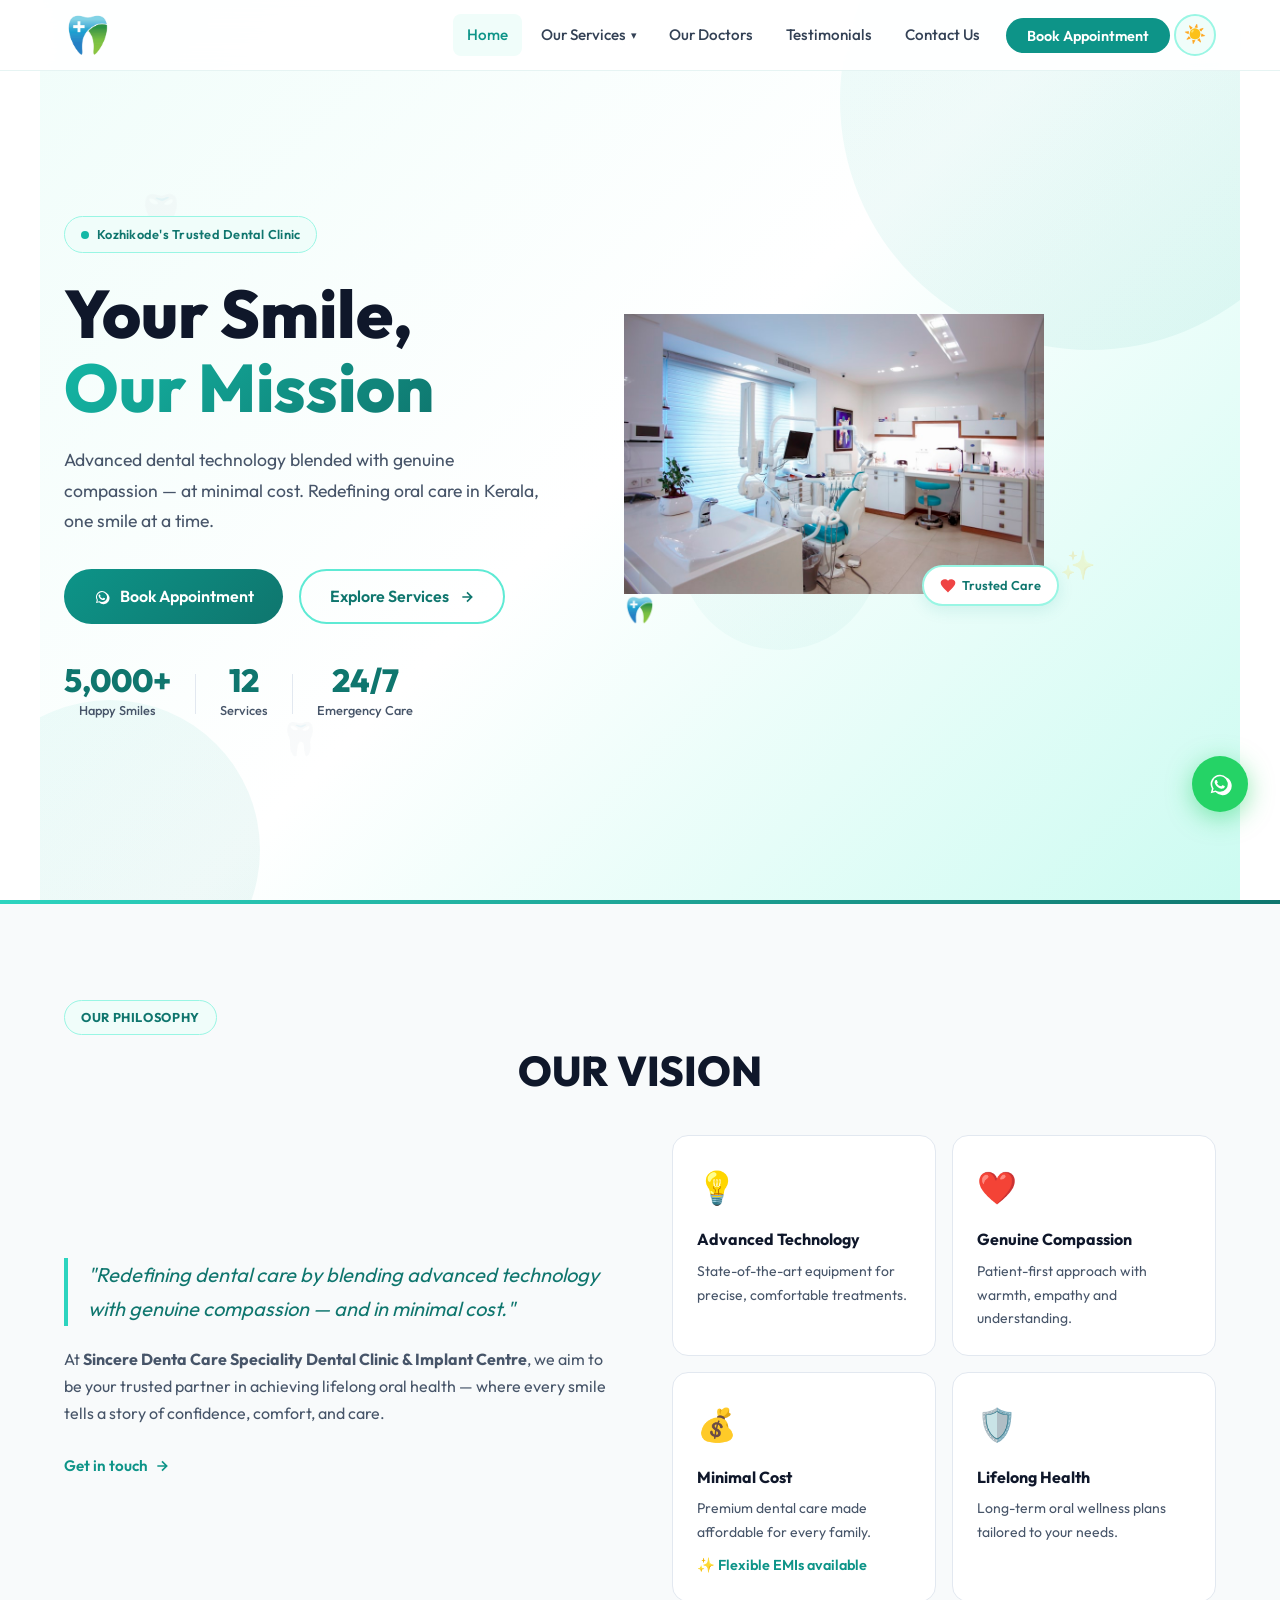
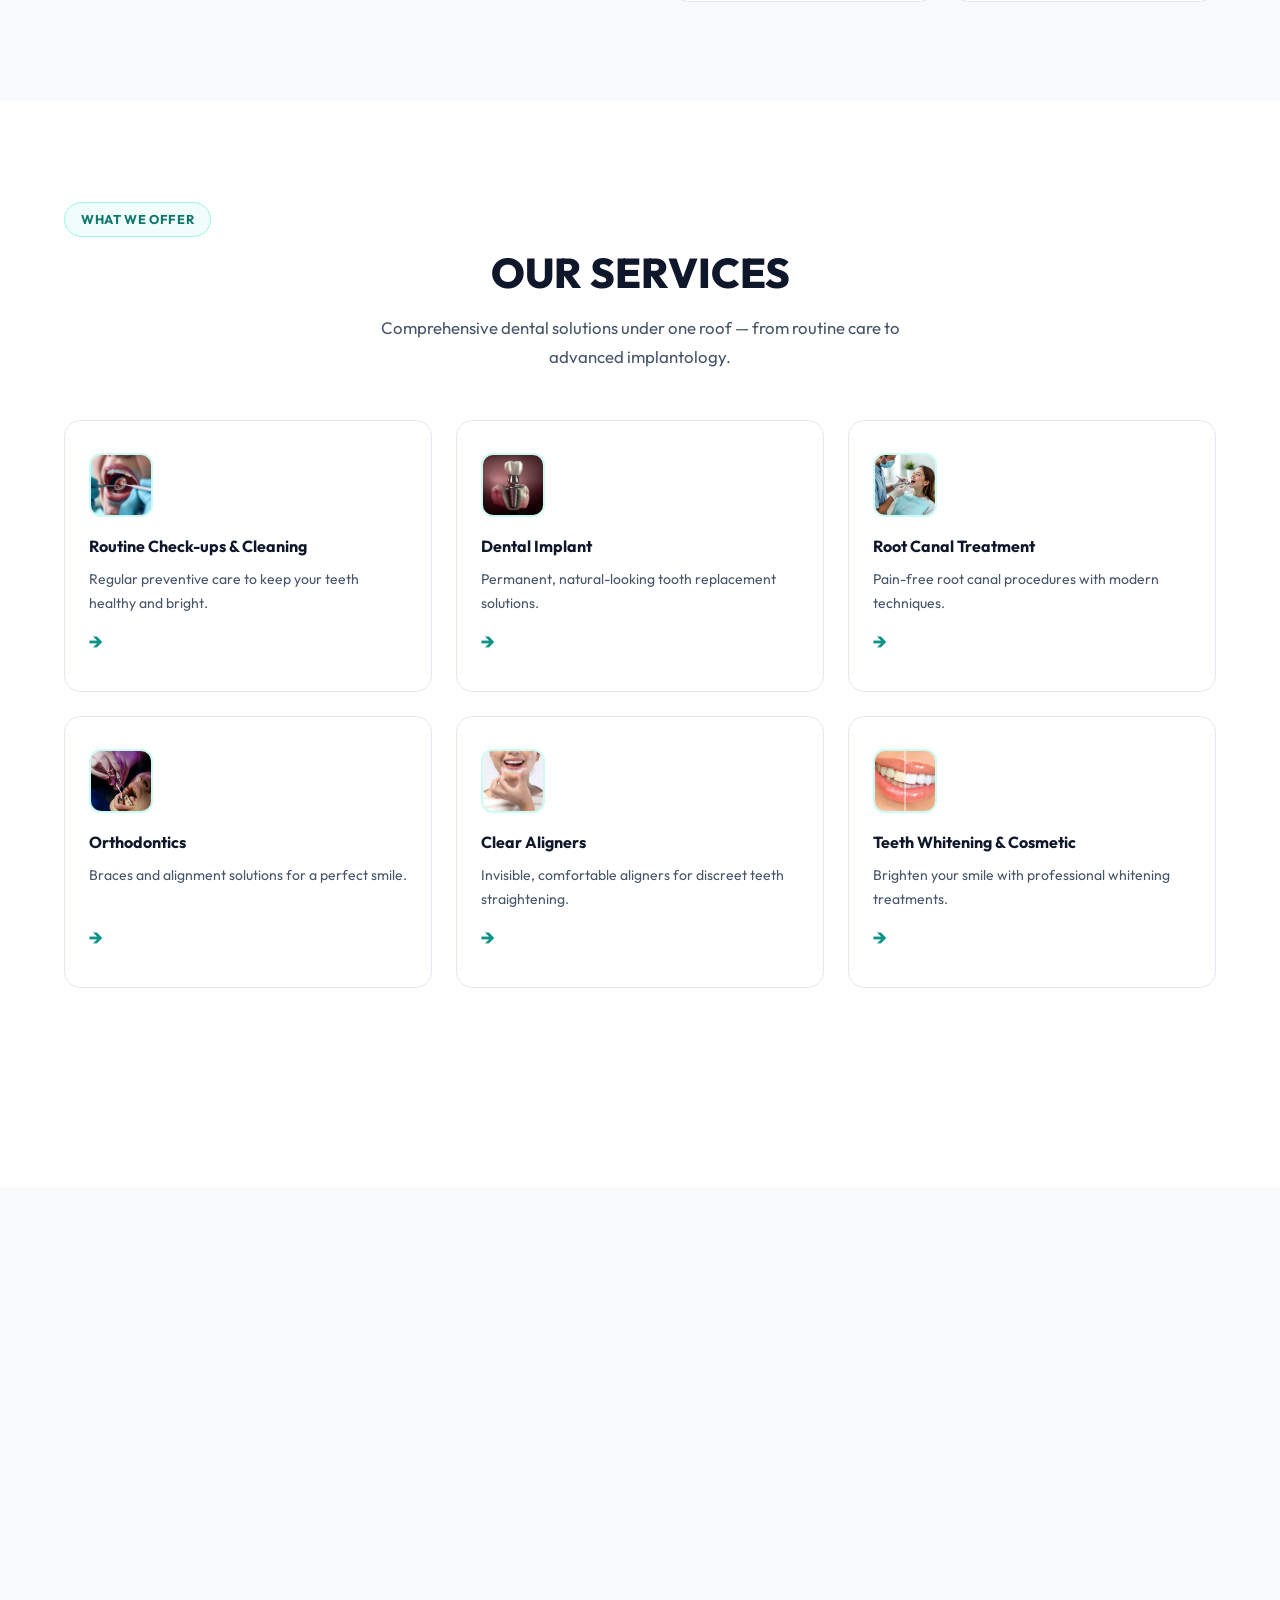
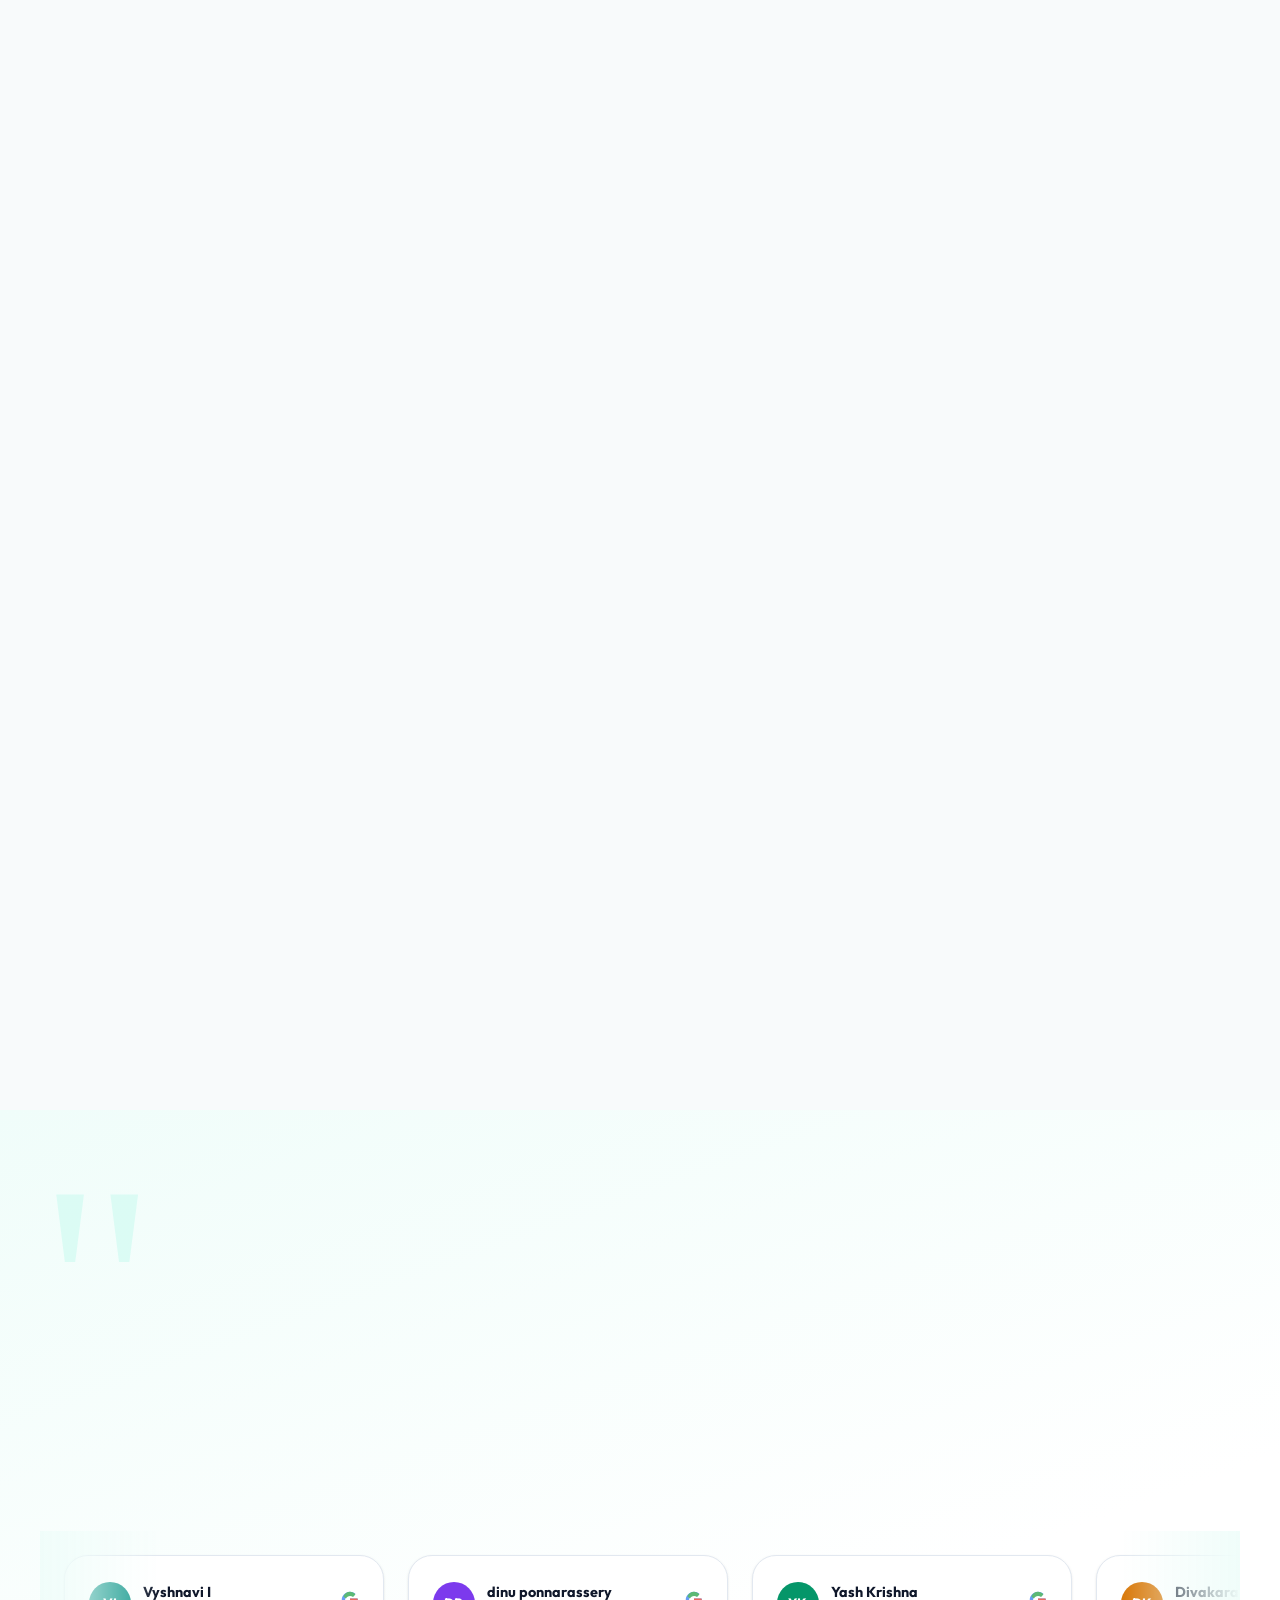
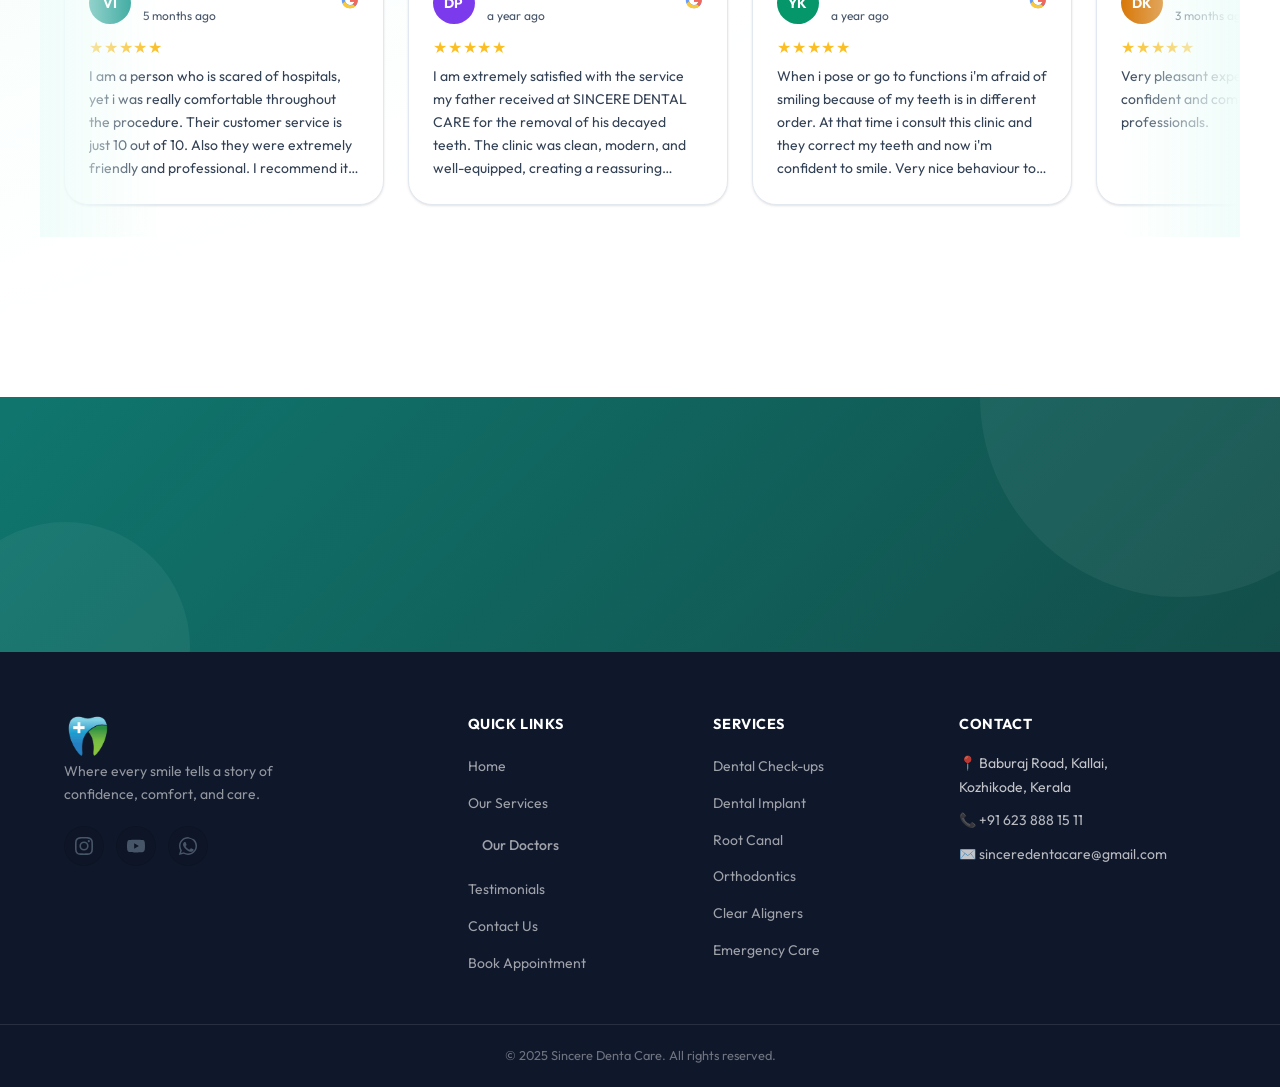
==== commit 6802dee1: "Add files via upload" ====
--- a/index.html
+++ b/index.html
@@ -1,4 +1,4 @@
-<!DOCTYPE html>
+﻿<!DOCTYPE html>
 <html lang="en">
 
 <head>
@@ -50,6 +50,7 @@
                         <li><a href="services.html#emergency">Emergency Dental Care</a></li>
                     </ul>
                 </li>
+                <li><a href="doctors.html" class="nav-link">Our Doctors</a></li>
                 <li><a href="testimonials.html" class="nav-link">Testimonials</a></li>
                 <li><a href="contact.html" class="nav-link">Contact Us</a></li>
                 <li><a href="https://wa.me/916238881511" target="_blank" class="nav-cta" id="bookBtn">Book
@@ -164,6 +165,8 @@
                         <div class="v-icon">💰</div>
                         <h3>Minimal Cost</h3>
                         <p>Premium dental care made affordable for every family.</p>
+                        <p style="color: var(--teal-600); font-weight: 600; font-size: 0.9em; margin-top: 0.5rem;">✨
+                            Flexible EMIs available</p>
                     </div>
                     <div class="v-card animate-on-scroll" style="--i:3">
                         <div class="v-icon">🛡️</div>
@@ -229,52 +232,6 @@
             <div class="services-cta animate-on-scroll">
                 <a href="services.html" class="btn-primary" data-page="services.html" id="allServicesBtn">View All 12
                     Services</a>
-            </div>
-        </div>
-    </section>
-
-    <!-- ===== OUR DOCTORS SECTION ===== -->
-    <section class="doctors-section" id="doctors">
-        <div class="container">
-            <div class="section-tag animate-on-scroll">Meet the Team</div>
-            <h2 class="section-title animate-on-scroll">OUR DOCTORS</h2>
-            <p class="section-desc animate-on-scroll">Our team of experienced, certified specialists are dedicated to
-                giving you the best dental care with warmth and precision.</p>
-            <div class="doctors-grid">
-
-                <div class="doctor-card animate-on-scroll" style="--i:0">
-                    <div class="doctor-photo-wrap">
-                        <img src="images/nakul.jpg" alt="Dr. Nakul Raj" class="doctor-photo" />
-                    </div>
-                    <div class="doctor-info">
-                        <h3 class="doctor-name">Dr. Nakul Raj</h3>
-                        <p class="doctor-degree">BDS, PG Dip(University of Santiago de Compostela, Spain) </p>
-                        <span class="doctor-badge">Orthodontics & Dentofacial Orthopaedics</span>
-                    </div>
-                </div>
-                <div class="doctor-card animate-on-scroll" style="--i:0">
-                    <div class="doctor-photo-wrap">
-                        <img src="images/swati.jpg" alt="Dr. I P Swathi" class="doctor-photo" />
-                    </div>
-                    <div class="doctor-info">
-                        <h3 class="doctor-name">Dr. I P Swathi </h3>
-                        <p class="doctor-degree">BDS</p>
-                        <span class="doctor-badge">Chief Dental Surgeon</span>
-                    </div>
-                </div>
-                <div class="doctor-card animate-on-scroll" style="--i:0">
-                    <div class="doctor-photo-wrap">
-                        <img src="images/tham.jpg" alt="Dr. Thamarai Manalan" class="doctor-photo" />
-                    </div>
-                    <div class="doctor-info">
-                        <h3 class="doctor-name">Dr. Thamarai Manalan </h3>
-                        <p class="doctor-degree">BDS, MDS(Govt Dental College, Kozhikode)</p>
-                        <span class="doctor-badge">Endodontist(Root Canal Specialist)</span>
-                    </div>
-                </div>
-
-                <!-- Add more doctor cards here in the same format -->
-
             </div>
         </div>
     </section>
@@ -339,6 +296,390 @@
     </section>
 
     <!-- ===== CTA BANNER ===== -->
+
+    <!-- DOCTORS SECTION -->
+    <section class="doctors-section" id="doctors" style="padding: 5rem 0 6rem;">
+        <div class="container">
+            <div class="section-tag animate-on-scroll">Meet the Team</div>
+            <h2 class="section-title animate-on-scroll" style="text-align: center;">OUR DOCTORS</h2>
+            <p class="section-desc animate-on-scroll"
+                style="text-align: center; max-width: 600px; margin: 0 auto 3rem;">
+                Our team of experienced, certified specialists are dedicated to giving you the best dental care with
+                warmth and precision.
+            </p>
+            <div class="doctors-grid">
+
+                <div class="doctor-card animate-on-scroll" style="--i:0">
+                    <div class="doctor-photo-wrap">
+                        <img src="images/nakul.jpg" alt="Dr. Nakul Raj" class="doctor-photo" />
+                    </div>
+                    <div class="doctor-info">
+                        <h3 class="doctor-name">Dr. Nakul Raj</h3>
+                        <p class="doctor-degree">BDS, PG Dip (University of Santiago de Compostela, Spain)</p>
+                        <span class="doctor-badge">Orthodontics &amp; Dentofacial Orthopaedics</span>
+                    </div>
+                </div>
+
+                <div class="doctor-card animate-on-scroll" style="--i:1">
+                    <div class="doctor-photo-wrap">
+                        <img src="images/swati.jpg" alt="Dr. I P Swathi" class="doctor-photo" />
+                    </div>
+                    <div class="doctor-info">
+                        <h3 class="doctor-name">Dr. I P Swathi</h3>
+                        <p class="doctor-degree">BDS</p>
+                        <span class="doctor-badge">Chief Dental Surgeon</span>
+                    </div>
+                </div>
+
+                <div class="doctor-card animate-on-scroll" style="--i:2">
+                    <div class="doctor-photo-wrap">
+                        <img src="images/tham.jpg" alt="Dr. Thamarai Manalan" class="doctor-photo" />
+                    </div>
+                    <div class="doctor-info">
+                        <h3 class="doctor-name">Dr. Thamarai Manalan</h3>
+                        <p class="doctor-degree">BDS, MDS (Govt Dental College, Kozhikode)</p>
+                        <span class="doctor-badge">Endodontist (Root Canal Specialist)</span>
+                    </div>
+                </div>
+
+            </div>
+        </div>
+    </section>
+
+    <!-- TESTIMONIALS SECTION -->
+    <section class="testimonials-section" id="testimonials">
+        <div class="container">
+            <div class="testimonials-header animate-on-scroll">
+                <div class="section-tag">Verified Google Reviews</div>
+                <h2 class="section-title">Trusted by <span class="hero-highlight">Hundreds</span> of Patients</h2>
+                <p class="section-desc">Every review below is from a real patient who visited our clinic. Hover over a
+                    card to pause and read.</p>
+
+                <!-- Google Rating Badge -->
+                <a href="https://www.google.com/search?sca_esv=cebedde645a747c8&rlz=1C1ONGR_enIN1120IN1120&sxsrf=ANbL-n7aFyr-s7aLxBBZsMom5fqf-rgACQ:1772707184701&si=[base64]&q=Sincere+Denta+Care+Speciality+Dental+Clinic+%26+Implant+Centre+Reviews&sa=X&ved=2ahUKEwjNwqPwyIiTAxUNRWcHHa7zI9gQ0bkNegQILhAH&biw=1396&bih=675&dpr=1.38"
+                    target="_blank" rel="noopener noreferrer" class="google-rating-badge animate-on-scroll">
+                    <div class="grb-google-logo">
+                        <svg viewBox="0 0 48 48" width="28" height="28">
+                            <path fill="#4285F4"
+                                d="M44.5 20H24v8.5h11.8C34.7 33.9 30.1 37 24 37c-7.2 0-13-5.8-13-13s5.8-13 13-13c3.1 0 5.9 1.1 8.1 2.9l6.4-6.4C34.6 4.1 29.6 2 24 2 11.8 2 2 11.8 2 24s9.8 22 22 22c11 0 21-8 21-22 0-1.3-.2-2.7-.5-4z" />
+                            <path fill="#34A853"
+                                d="M6.3 14.7l7 5.1C15.2 16 19.3 13 24 13c3.1 0 5.9 1.1 8.1 2.9l6.4-6.4C34.6 4.1 29.6 2 24 2 16.3 2 9.6 7.3 6.3 14.7z" />
+                            <path fill="#FBBC05"
+                                d="M24 46c5.9 0 10.9-2 14.5-5.4l-6.7-5.5C29.8 36.9 27 38 24 38c-6.1 0-11.3-4.1-13.2-9.7l-7 5.4C7.2 41.5 15 46 24 46z" />
+                            <path fill="#EA4335"
+                                d="M44.5 20H24v8.5h11.8c-.9 2.5-2.6 4.6-4.8 6l6.7 5.5C41.6 36.7 44.5 30.9 44.5 24c0-1.3-.2-2.7-.5-4z" />
+                        </svg>
+                    </div>
+                    <div class="grb-info">
+                        <div class="grb-stars">
+                            <span class="star filled">★</span><span class="star filled">★</span><span
+                                class="star filled">★</span><span class="star filled">★</span><span
+                                class="star half-filled">★</span>
+                            <strong>4.9</strong>
+                        </div>
+                        <div class="grb-count">Based on <strong>43+ Google Reviews</strong></div>
+                    </div>
+                    <div class="grb-arrow">View all →</div>
+                </a>
+            </div>
+
+            <!-- Auto-scrolling carousel -->
+            <div class="testimonials-track-wrapper">
+                <div class="testimonials-track" id="testimonialsTrack">
+                    <!-- Review Card 1 -->
+                    <div class="review-card">
+                        <div class="rc-header">
+                            <div class="rc-avatar" style="--avatar-bg:#0D9488;">VI</div>
+                            <div class="rc-meta">
+                                <div class="rc-name">Vyshnavi I</div>
+                                <div class="rc-date">5 months ago</div>
+                            </div>
+                            <div class="rc-google-icon">
+                                <svg viewBox="0 0 48 48" width="18" height="18">
+                                    <path fill="#4285F4"
+                                        d="M44.5 20H24v8.5h11.8C34.7 33.9 30.1 37 24 37c-7.2 0-13-5.8-13-13s5.8-13 13-13c3.1 0 5.9 1.1 8.1 2.9l6.4-6.4C34.6 4.1 29.6 2 24 2 11.8 2 2 11.8 2 24s9.8 22 22 22c11 0 21-8 21-22 0-1.3-.2-2.7-.5-4z" />
+                                    <path fill="#34A853"
+                                        d="M6.3 14.7l7 5.1C15.2 16 19.3 13 24 13c3.1 0 5.9 1.1 8.1 2.9l6.4-6.4C34.6 4.1 29.6 2 24 2 16.3 2 9.6 7.3 6.3 14.7z" />
+                                    <path fill="#FBBC05"
+                                        d="M24 46c5.9 0 10.9-2 14.5-5.4l-6.7-5.5C29.8 36.9 27 38 24 38c-6.1 0-11.3-4.1-13.2-9.7l-7 5.4C7.2 41.5 15 46 24 46z" />
+                                    <path fill="#EA4335"
+                                        d="M44.5 20H24v8.5h11.8c-.9 2.5-2.6 4.6-4.8 6l6.7 5.5C41.6 36.7 44.5 30.9 44.5 24c0-1.3-.2-2.7-.5-4z" />
+                                </svg>
+                            </div>
+                        </div>
+                        <div class="rc-stars">★★★★★</div>
+                        <p class="rc-text">I am a person who is scared of hospitals, yet i was really comfortable
+                            throughout the procedure. Their customer service is just 10 out of 10. Also they were
+                            extremely friendly and professional. I recommend it to anyone who looking for a reliable
+                            dental clinic.</p>
+                    </div>
+
+                    <!-- Review Card 2 -->
+                    <div class="review-card">
+                        <div class="rc-header">
+                            <div class="rc-avatar" style="--avatar-bg:#7C3AED;">DP</div>
+                            <div class="rc-meta">
+                                <div class="rc-name">dinu ponnarassery</div>
+                                <div class="rc-date">a year ago</div>
+                            </div>
+                            <div class="rc-google-icon">
+                                <svg viewBox="0 0 48 48" width="18" height="18">
+                                    <path fill="#4285F4"
+                                        d="M44.5 20H24v8.5h11.8C34.7 33.9 30.1 37 24 37c-7.2 0-13-5.8-13-13s5.8-13 13-13c3.1 0 5.9 1.1 8.1 2.9l6.4-6.4C34.6 4.1 29.6 2 24 2 11.8 2 2 11.8 2 24s9.8 22 22 22c11 0 21-8 21-22 0-1.3-.2-2.7-.5-4z" />
+                                    <path fill="#34A853"
+                                        d="M6.3 14.7l7 5.1C15.2 16 19.3 13 24 13c3.1 0 5.9 1.1 8.1 2.9l6.4-6.4C34.6 4.1 29.6 2 24 2 16.3 2 9.6 7.3 6.3 14.7z" />
+                                    <path fill="#FBBC05"
+                                        d="M24 46c5.9 0 10.9-2 14.5-5.4l-6.7-5.5C29.8 36.9 27 38 24 38c-6.1 0-11.3-4.1-13.2-9.7l-7 5.4C7.2 41.5 15 46 24 46z" />
+                                    <path fill="#EA4335"
+                                        d="M44.5 20H24v8.5h11.8c-.9 2.5-2.6 4.6-4.8 6l6.7 5.5C41.6 36.7 44.5 30.9 44.5 24c0-1.3-.2-2.7-.5-4z" />
+                                </svg>
+                            </div>
+                        </div>
+                        <div class="rc-stars">★★★★★</div>
+                        <p class="rc-text">I am extremely satisfied with the service my father received at SINCERE
+                            DENTAL CARE for the removal of his decayed teeth. The clinic was clean, modern, and
+                            well-equipped, creating a reassuring environment. The staff was friendly and efficient, and
+                            the dentist demonstrated exceptional expertise and care. The entire procedure was smooth,
+                            and my father's recovery has been painless. I highly recommend SINCERE DENTAL CARE for their
+                            professional and compassionate dental services.</p>
+                    </div>
+
+                    <!-- Review Card 3 -->
+                    <div class="review-card">
+                        <div class="rc-header">
+                            <div class="rc-avatar" style="--avatar-bg:#059669;">YK</div>
+                            <div class="rc-meta">
+                                <div class="rc-name">Yash Krishna</div>
+                                <div class="rc-date">a year ago</div>
+                            </div>
+                            <div class="rc-google-icon">
+                                <svg viewBox="0 0 48 48" width="18" height="18">
+                                    <path fill="#4285F4"
+                                        d="M44.5 20H24v8.5h11.8C34.7 33.9 30.1 37 24 37c-7.2 0-13-5.8-13-13s5.8-13 13-13c3.1 0 5.9 1.1 8.1 2.9l6.4-6.4C34.6 4.1 29.6 2 24 2 11.8 2 2 11.8 2 24s9.8 22 22 22c11 0 21-8 21-22 0-1.3-.2-2.7-.5-4z" />
+                                    <path fill="#34A853"
+                                        d="M6.3 14.7l7 5.1C15.2 16 19.3 13 24 13c3.1 0 5.9 1.1 8.1 2.9l6.4-6.4C34.6 4.1 29.6 2 24 2 16.3 2 9.6 7.3 6.3 14.7z" />
+                                    <path fill="#FBBC05"
+                                        d="M24 46c5.9 0 10.9-2 14.5-5.4l-6.7-5.5C29.8 36.9 27 38 24 38c-6.1 0-11.3-4.1-13.2-9.7l-7 5.4C7.2 41.5 15 46 24 46z" />
+                                    <path fill="#EA4335"
+                                        d="M44.5 20H24v8.5h11.8c-.9 2.5-2.6 4.6-4.8 6l6.7 5.5C41.6 36.7 44.5 30.9 44.5 24c0-1.3-.2-2.7-.5-4z" />
+                                </svg>
+                            </div>
+                        </div>
+                        <div class="rc-stars">★★★★★</div>
+                        <p class="rc-text">When i pose or go to functions i'm afraid of smiling because of my teeth is
+                            in different order. At that time i consult this clinic and they correct my teeth and now i'm
+                            confident to smile. Very nice behaviour to patients. I loved it ❤️</p>
+                    </div>
+
+                    <!-- Review Card 4 -->
+                    <div class="review-card">
+                        <div class="rc-header">
+                            <div class="rc-avatar" style="--avatar-bg:#D97706;">DK</div>
+                            <div class="rc-meta">
+                                <div class="rc-name">Divakaran K V</div>
+                                <div class="rc-date">3 months ago</div>
+                            </div>
+                            <div class="rc-google-icon">
+                                <svg viewBox="0 0 48 48" width="18" height="18">
+                                    <path fill="#4285F4"
+                                        d="M44.5 20H24v8.5h11.8C34.7 33.9 30.1 37 24 37c-7.2 0-13-5.8-13-13s5.8-13 13-13c3.1 0 5.9 1.1 8.1 2.9l6.4-6.4C34.6 4.1 29.6 2 24 2 11.8 2 2 11.8 2 24s9.8 22 22 22c11 0 21-8 21-22 0-1.3-.2-2.7-.5-4z" />
+                                    <path fill="#34A853"
+                                        d="M6.3 14.7l7 5.1C15.2 16 19.3 13 24 13c3.1 0 5.9 1.1 8.1 2.9l6.4-6.4C34.6 4.1 29.6 2 24 2 16.3 2 9.6 7.3 6.3 14.7z" />
+                                    <path fill="#FBBC05"
+                                        d="M24 46c5.9 0 10.9-2 14.5-5.4l-6.7-5.5C29.8 36.9 27 38 24 38c-6.1 0-11.3-4.1-13.2-9.7l-7 5.4C7.2 41.5 15 46 24 46z" />
+                                    <path fill="#EA4335"
+                                        d="M44.5 20H24v8.5h11.8c-.9 2.5-2.6 4.6-4.8 6l6.7 5.5C41.6 36.7 44.5 30.9 44.5 24c0-1.3-.2-2.7-.5-4z" />
+                                </svg>
+                            </div>
+                        </div>
+                        <div class="rc-stars">★★★★★</div>
+                        <p class="rc-text">Very pleasant experience. Helpful, confident and communicative professionals.
+                        </p>
+                    </div>
+
+                    <!-- Review Card 5 -->
+                    <div class="review-card">
+                        <div class="rc-header">
+                            <div class="rc-avatar" style="--avatar-bg:#DC2626;">HK</div>
+                            <div class="rc-meta">
+                                <div class="rc-name">hemlata kuntal</div>
+                                <div class="rc-date">a year ago</div>
+                            </div>
+                            <div class="rc-google-icon">
+                                <svg viewBox="0 0 48 48" width="18" height="18">
+                                    <path fill="#4285F4"
+                                        d="M44.5 20H24v8.5h11.8C34.7 33.9 30.1 37 24 37c-7.2 0-13-5.8-13-13s5.8-13 13-13c3.1 0 5.9 1.1 8.1 2.9l6.4-6.4C34.6 4.1 29.6 2 24 2 11.8 2 2 11.8 2 24s9.8 22 22 22c11 0 21-8 21-22 0-1.3-.2-2.7-.5-4z" />
+                                    <path fill="#34A853"
+                                        d="M6.3 14.7l7 5.1C15.2 16 19.3 13 24 13c3.1 0 5.9 1.1 8.1 2.9l6.4-6.4C34.6 4.1 29.6 2 24 2 16.3 2 9.6 7.3 6.3 14.7z" />
+                                    <path fill="#FBBC05"
+                                        d="M24 46c5.9 0 10.9-2 14.5-5.4l-6.7-5.5C29.8 36.9 27 38 24 38c-6.1 0-11.3-4.1-13.2-9.7l-7 5.4C7.2 41.5 15 46 24 46z" />
+                                    <path fill="#EA4335"
+                                        d="M44.5 20H24v8.5h11.8c-.9 2.5-2.6 4.6-4.8 6l6.7 5.5C41.6 36.7 44.5 30.9 44.5 24c0-1.3-.2-2.7-.5-4z" />
+                                </svg>
+                            </div>
+                        </div>
+                        <div class="rc-stars">★★★★★</div>
+                        <p class="rc-text">Doctors are high qualified. They listen to patients problem very nicely and
+                            then suggests the best treatment. I am highly satisfied with their behaviour and management
+                            and I can suggest many patients to visit this clinic for any issue.</p>
+                    </div>
+
+                    <!-- Review Card 6 -->
+                    <div class="review-card">
+                        <div class="rc-header">
+                            <div class="rc-avatar" style="--avatar-bg:#2563EB;">SI</div>
+                            <div class="rc-meta">
+                                <div class="rc-name">swetha ip</div>
+                                <div class="rc-date">a year ago</div>
+                            </div>
+                            <div class="rc-google-icon">
+                                <svg viewBox="0 0 48 48" width="18" height="18">
+                                    <path fill="#4285F4"
+                                        d="M44.5 20H24v8.5h11.8C34.7 33.9 30.1 37 24 37c-7.2 0-13-5.8-13-13s5.8-13 13-13c3.1 0 5.9 1.1 8.1 2.9l6.4-6.4C34.6 4.1 29.6 2 24 2 11.8 2 2 11.8 2 24s9.8 22 22 22c11 0 21-8 21-22 0-1.3-.2-2.7-.5-4z" />
+                                    <path fill="#34A853"
+                                        d="M6.3 14.7l7 5.1C15.2 16 19.3 13 24 13c3.1 0 5.9 1.1 8.1 2.9l6.4-6.4C34.6 4.1 29.6 2 24 2 16.3 2 9.6 7.3 6.3 14.7z" />
+                                    <path fill="#FBBC05"
+                                        d="M24 46c5.9 0 10.9-2 14.5-5.4l-6.7-5.5C29.8 36.9 27 38 24 38c-6.1 0-11.3-4.1-13.2-9.7l-7 5.4C7.2 41.5 15 46 24 46z" />
+                                    <path fill="#EA4335"
+                                        d="M44.5 20H24v8.5h11.8c-.9 2.5-2.6 4.6-4.8 6l6.7 5.5C41.6 36.7 44.5 30.9 44.5 24c0-1.3-.2-2.7-.5-4z" />
+                                </svg>
+                            </div>
+                        </div>
+                        <div class="rc-stars">★★★★★</div>
+                        <p class="rc-text">I have been there once, they are providing very good treatment and the
+                            doctors are very friendly. If you have any issues with your teeth i guess you must visit
+                            there 👍</p>
+                    </div>
+
+                    <!-- Review Card 7 -->
+                    <div class="review-card">
+                        <div class="rc-header">
+                            <div class="rc-avatar" style="--avatar-bg:#BE185D;">SS</div>
+                            <div class="rc-meta">
+                                <div class="rc-name">Simna Suresh</div>
+                                <div class="rc-date">5 years ago</div>
+                            </div>
+                            <div class="rc-google-icon">
+                                <svg viewBox="0 0 48 48" width="18" height="18">
+                                    <path fill="#4285F4"
+                                        d="M44.5 20H24v8.5h11.8C34.7 33.9 30.1 37 24 37c-7.2 0-13-5.8-13-13s5.8-13 13-13c3.1 0 5.9 1.1 8.1 2.9l6.4-6.4C34.6 4.1 29.6 2 24 2 11.8 2 2 11.8 2 24s9.8 22 22 22c11 0 21-8 21-22 0-1.3-.2-2.7-.5-4z" />
+                                    <path fill="#34A853"
+                                        d="M6.3 14.7l7 5.1C15.2 16 19.3 13 24 13c3.1 0 5.9 1.1 8.1 2.9l6.4-6.4C34.6 4.1 29.6 2 24 2 16.3 2 9.6 7.3 6.3 14.7z" />
+                                    <path fill="#FBBC05"
+                                        d="M24 46c5.9 0 10.9-2 14.5-5.4l-6.7-5.5C29.8 36.9 27 38 24 38c-6.1 0-11.3-4.1-13.2-9.7l-7 5.4C7.2 41.5 15 46 24 46z" />
+                                    <path fill="#EA4335"
+                                        d="M44.5 20H24v8.5h11.8c-.9 2.5-2.6 4.6-4.8 6l6.7 5.5C41.6 36.7 44.5 30.9 44.5 24c0-1.3-.2-2.7-.5-4z" />
+                                </svg>
+                            </div>
+                        </div>
+                        <div class="rc-stars">★★★★★</div>
+                        <p class="rc-text">I highly recommend these doctors and dental clinic. My visit have been a
+                            delightful experience. The staff is always professional and very pleasant, the dental work I
+                            had done was exceptional. The clinic is clean and well managed.</p>
+                    </div>
+
+                    <!-- Review Card 8 -->
+                    <div class="review-card">
+                        <div class="rc-header">
+                            <div class="rc-avatar" style="--avatar-bg:#0E7490;">AA</div>
+                            <div class="rc-meta">
+                                <div class="rc-name">Aliya Ahamed</div>
+                                <div class="rc-date">2 years ago</div>
+                            </div>
+                            <div class="rc-google-icon">
+                                <svg viewBox="0 0 48 48" width="18" height="18">
+                                    <path fill="#4285F4"
+                                        d="M44.5 20H24v8.5h11.8C34.7 33.9 30.1 37 24 37c-7.2 0-13-5.8-13-13s5.8-13 13-13c3.1 0 5.9 1.1 8.1 2.9l6.4-6.4C34.6 4.1 29.6 2 24 2 11.8 2 2 11.8 2 24s9.8 22 22 22c11 0 21-8 21-22 0-1.3-.2-2.7-.5-4z" />
+                                    <path fill="#34A853"
+                                        d="M6.3 14.7l7 5.1C15.2 16 19.3 13 24 13c3.1 0 5.9 1.1 8.1 2.9l6.4-6.4C34.6 4.1 29.6 2 24 2 16.3 2 9.6 7.3 6.3 14.7z" />
+                                    <path fill="#FBBC05"
+                                        d="M24 46c5.9 0 10.9-2 14.5-5.4l-6.7-5.5C29.8 36.9 27 38 24 38c-6.1 0-11.3-4.1-13.2-9.7l-7 5.4C7.2 41.5 15 46 24 46z" />
+                                    <path fill="#EA4335"
+                                        d="M44.5 20H24v8.5h11.8c-.9 2.5-2.6 4.6-4.8 6l6.7 5.5C41.6 36.7 44.5 30.9 44.5 24c0-1.3-.2-2.7-.5-4z" />
+                                </svg>
+                            </div>
+                        </div>
+                        <div class="rc-stars">★★★★★</div>
+                        <p class="rc-text">Satisfied with Orthodontic treatment.... The service that i got was way ahead
+                            of my expectation 👍😊</p>
+                    </div>
+
+                    <!-- Review Card 9 -->
+                    <div class="review-card">
+                        <div class="rc-header">
+                            <div class="rc-avatar" style="--avatar-bg:#9333EA;">SR</div>
+                            <div class="rc-meta">
+                                <div class="rc-name">Shishir Raj</div>
+                                <div class="rc-date">a year ago</div>
+                            </div>
+                            <div class="rc-google-icon">
+                                <svg viewBox="0 0 48 48" width="18" height="18">
+                                    <path fill="#4285F4"
+                                        d="M44.5 20H24v8.5h11.8C34.7 33.9 30.1 37 24 37c-7.2 0-13-5.8-13-13s5.8-13 13-13c3.1 0 5.9 1.1 8.1 2.9l6.4-6.4C34.6 4.1 29.6 2 24 2 11.8 2 2 11.8 2 24s9.8 22 22 22c11 0 21-8 21-22 0-1.3-.2-2.7-.5-4z" />
+                                    <path fill="#34A853"
+                                        d="M6.3 14.7l7 5.1C15.2 16 19.3 13 24 13c3.1 0 5.9 1.1 8.1 2.9l6.4-6.4C34.6 4.1 29.6 2 24 2 16.3 2 9.6 7.3 6.3 14.7z" />
+                                    <path fill="#FBBC05"
+                                        d="M24 46c5.9 0 10.9-2 14.5-5.4l-6.7-5.5C29.8 36.9 27 38 24 38c-6.1 0-11.3-4.1-13.2-9.7l-7 5.4C7.2 41.5 15 46 24 46z" />
+                                    <path fill="#EA4335"
+                                        d="M44.5 20H24v8.5h11.8c-.9 2.5-2.6 4.6-4.8 6l6.7 5.5C41.6 36.7 44.5 30.9 44.5 24c0-1.3-.2-2.7-.5-4z" />
+                                </svg>
+                            </div>
+                        </div>
+                        <div class="rc-stars">★★★★★</div>
+                        <p class="rc-text">Best Dental Clinic in town... Doctors are well mannered and experienced...
+                        </p>
+                    </div>
+
+                    <!-- Review Card 10 -->
+                    <div class="review-card">
+                        <div class="rc-header">
+                            <div class="rc-avatar" style="--avatar-bg:#B45309;">AS</div>
+                            <div class="rc-meta">
+                                <div class="rc-name">Aneen Suresh</div>
+                                <div class="rc-date">5 years ago</div>
+                            </div>
+                            <div class="rc-google-icon">
+                                <svg viewBox="0 0 48 48" width="18" height="18">
+                                    <path fill="#4285F4"
+                                        d="M44.5 20H24v8.5h11.8C34.7 33.9 30.1 37 24 37c-7.2 0-13-5.8-13-13s5.8-13 13-13c3.1 0 5.9 1.1 8.1 2.9l6.4-6.4C34.6 4.1 29.6 2 24 2 11.8 2 2 11.8 2 24s9.8 22 22 22c11 0 21-8 21-22 0-1.3-.2-2.7-.5-4z" />
+                                    <path fill="#34A853"
+                                        d="M6.3 14.7l7 5.1C15.2 16 19.3 13 24 13c3.1 0 5.9 1.1 8.1 2.9l6.4-6.4C34.6 4.1 29.6 2 24 2 16.3 2 9.6 7.3 6.3 14.7z" />
+                                    <path fill="#FBBC05"
+                                        d="M24 46c5.9 0 10.9-2 14.5-5.4l-6.7-5.5C29.8 36.9 27 38 24 38c-6.1 0-11.3-4.1-13.2-9.7l-7 5.4C7.2 41.5 15 46 24 46z" />
+                                    <path fill="#EA4335"
+                                        d="M44.5 20H24v8.5h11.8c-.9 2.5-2.6 4.6-4.8 6l6.7 5.5C41.6 36.7 44.5 30.9 44.5 24c0-1.3-.2-2.7-.5-4z" />
+                                </svg>
+                            </div>
+                        </div>
+                        <div class="rc-stars">★★★★★</div>
+                        <p class="rc-text">Dr. Bilaal is one of the most excellent doctors available in Kozhikode city.
+                            You can trust your oral health with him, and his best in class treatments.</p>
+                    </div>
+                </div>
+            </div>
+
+            <!-- View All Link -->
+            <div class="testimonials-footer animate-on-scroll">
+                <a href="https://www.google.com/search?sca_esv=cebedde645a747c8&rlz=1C1ONGR_enIN1120IN1120&sxsrf=ANbL-n7aFyr-s7aLxBBZsMom5fqf-rgACQ:1772707184701&si=[base64]&q=Sincere+Denta+Care+Speciality+Dental+Clinic+%26+Implant+Centre+Reviews&sa=X&ved=2ahUKEwjNwqPwyIiTAxUNRWcHHa7zI9gQ0bkNegQILhAH&biw=1396&bih=675&dpr=1.38"
+                    target="_blank" rel="noopener noreferrer" class="btn-outline testimonials-view-all"
+                    id="viewAllReviewsBtn">
+                    <svg viewBox="0 0 48 48" width="20" height="20">
+                        <path fill="#4285F4"
+                            d="M44.5 20H24v8.5h11.8C34.7 33.9 30.1 37 24 37c-7.2 0-13-5.8-13-13s5.8-13 13-13c3.1 0 5.9 1.1 8.1 2.9l6.4-6.4C34.6 4.1 29.6 2 24 2 11.8 2 2 11.8 2 24s9.8 22 22 22c11 0 21-8 21-22 0-1.3-.2-2.7-.5-4z" />
+                        <path fill="#34A853"
+                            d="M6.3 14.7l7 5.1C15.2 16 19.3 13 24 13c3.1 0 5.9 1.1 8.1 2.9l6.4-6.4C34.6 4.1 29.6 2 24 2 16.3 2 9.6 7.3 6.3 14.7z" />
+                        <path fill="#FBBC05"
+                            d="M24 46c5.9 0 10.9-2 14.5-5.4l-6.7-5.5C29.8 36.9 27 38 24 38c-6.1 0-11.3-4.1-13.2-9.7l-7 5.4C7.2 41.5 15 46 24 46z" />
+                        <path fill="#EA4335"
+                            d="M44.5 20H24v8.5h11.8c-.9 2.5-2.6 4.6-4.8 6l6.7 5.5C41.6 36.7 44.5 30.9 44.5 24c0-1.3-.2-2.7-.5-4z" />
+                    </svg>
+                    View All Reviews on Google
+                </a>
+            </div>
+        </div>
+    </section>
+
+    <!-- ===== CTA BANNER ===== -->
     <section class="cta-banner">
         <div class="cta-bg-shapes">
             <div class="cta-shape s1"></div>
@@ -368,14 +709,26 @@
                 </a>
                 <p class="footer-tagline">Where every smile tells a story of confidence, comfort, and care.</p>
                 <div class="footer-socials">
-                    <a href="https://www.instagram.com/sinceredentacare/" target="_blank" aria-label="Instagram" class="social-icon-link instagram">
-                        <svg viewBox="0 0 24 24"><path d="M12 2.163c3.204 0 3.584.012 4.85.07 3.252.148 4.771 1.691 4.919 4.919.058 1.265.069 1.645.069 4.849 0 3.205-.012 3.584-.069 4.849-.149 3.225-1.664 4.771-4.919 4.919-1.266.058-1.644.07-4.85.07-3.204 0-3.584-.012-4.849-.07-3.26-.149-4.771-1.699-4.919-4.92-.058-1.265-.07-1.644-.07-4.849 0-3.204.013-3.583.07-4.849.149-3.227 1.664-4.771 4.919-4.919 1.266-.057 1.645-.069 4.849-.069zM12 0C8.741 0 8.333.014 7.053.072 2.695.272.273 2.69.073 7.052.014 8.333 0 8.741 0 12c0 3.259.014 3.668.072 4.948.2 4.358 2.618 6.78 6.98 6.98C8.333 23.986 8.741 24 12 24c3.259 0 3.668-.014 4.948-.072 4.354-.2 6.782-2.618 6.979-6.98.059-1.28.073-1.689.073-4.948 0-3.259-.014-3.667-.072-4.947-.196-4.354-2.617-6.78-6.979-6.98C15.668.014 15.259 0 12 0zm0 5.838a6.162 6.162 0 100 12.324 6.162 6.162 0 000-12.324zM12 16a4 4 0 110-8 4 4 0 010 8zm6.406-11.845a1.44 1.44 0 100 2.881 1.44 1.44 0 000-2.881z"/></svg>
+                    <a href="https://www.instagram.com/sinceredentacare/" target="_blank" aria-label="Instagram"
+                        class="social-icon-link instagram">
+                        <svg viewBox="0 0 24 24">
+                            <path
+                                d="M12 2.163c3.204 0 3.584.012 4.85.07 3.252.148 4.771 1.691 4.919 4.919.058 1.265.069 1.645.069 4.849 0 3.205-.012 3.584-.069 4.849-.149 3.225-1.664 4.771-4.919 4.919-1.266.058-1.644.07-4.85.07-3.204 0-3.584-.012-4.849-.07-3.26-.149-4.771-1.699-4.919-4.92-.058-1.265-.07-1.644-.07-4.849 0-3.204.013-3.583.07-4.849.149-3.227 1.664-4.771 4.919-4.919 1.266-.057 1.645-.069 4.849-.069zM12 0C8.741 0 8.333.014 7.053.072 2.695.272.273 2.69.073 7.052.014 8.333 0 8.741 0 12c0 3.259.014 3.668.072 4.948.2 4.358 2.618 6.78 6.98 6.98C8.333 23.986 8.741 24 12 24c3.259 0 3.668-.014 4.948-.072 4.354-.2 6.782-2.618 6.979-6.98.059-1.28.073-1.689.073-4.948 0-3.259-.014-3.667-.072-4.947-.196-4.354-2.617-6.78-6.979-6.98C15.668.014 15.259 0 12 0zm0 5.838a6.162 6.162 0 100 12.324 6.162 6.162 0 000-12.324zM12 16a4 4 0 110-8 4 4 0 010 8zm6.406-11.845a1.44 1.44 0 100 2.881 1.44 1.44 0 000-2.881z" />
+                        </svg>
                     </a>
-                    <a href="https://www.youtube.com/@SincereDentaCare" target="_blank" aria-label="YouTube" class="social-icon-link youtube">
-                        <svg viewBox="0 0 24 24"><path d="M23.498 6.186a3.016 3.016 0 0 0-2.122-2.136C19.505 3.5 12 3.5 12 3.5s-7.505 0-9.377.55a3.016 3.016 0 0 0-2.122 2.136C0 8.07 0 12 0 12s0 3.93.498 5.814a3.016 3.016 0 0 0 2.122 2.136c1.871.55 9.377.55 9.377.55s7.505 0 9.377-.55a3.016 3.016 0 0 0 2.122-2.136C24 15.93 24 12 24 12s0-3.93-.498-5.814zM9.545 15.568V8.432L15.818 12l-6.273 3.568z"/></svg>
+                    <a href="https://www.youtube.com/@SincereDentaCare" target="_blank" aria-label="YouTube"
+                        class="social-icon-link youtube">
+                        <svg viewBox="0 0 24 24">
+                            <path
+                                d="M23.498 6.186a3.016 3.016 0 0 0-2.122-2.136C19.505 3.5 12 3.5 12 3.5s-7.505 0-9.377.55a3.016 3.016 0 0 0-2.122 2.136C0 8.07 0 12 0 12s0 3.93.498 5.814a3.016 3.016 0 0 0 2.122 2.136c1.871.55 9.377.55 9.377.55s7.505 0 9.377-.55a3.016 3.016 0 0 0 2.122-2.136C24 15.93 24 12 24 12s0-3.93-.498-5.814zM9.545 15.568V8.432L15.818 12l-6.273 3.568z" />
+                        </svg>
                     </a>
-                    <a href="https://wa.me/916238881511" target="_blank" aria-label="WhatsApp" class="social-icon-link whatsapp">
-                        <svg viewBox="0 0 24 24"><path d="M12.031 0C5.405 0 .012 5.393.012 12.018c0 2.112.551 4.181 1.599 6.002L.003 24l6.126-1.606a11.956 11.956 0 005.902 1.541h.005c6.623 0 12.017-5.392 12.017-12.018 0-3.208-1.248-6.223-3.517-8.49L12.031 0zm0 2.012c2.671 0 5.178 1.041 7.067 2.93a9.96 9.96 0 012.923 7.076c0 5.513-4.489 10.003-10.002 10.003h-.005a9.957 9.957 0 01-5.077-1.385l-.364-.216-3.774.989.999-3.68-.237-.377A9.972 9.972 0 012.024 12.02c0-5.514 4.49-10.008 10.007-10.008zM7.555 6.78c-.287-.008-.669.096-.988.45-.318.354-1.214 1.186-1.214 2.89s1.243 3.35 1.416 3.582c.174.232 2.443 3.73 5.918 5.233.827.359 1.472.573 1.975.733.83.264 1.586.226 2.181.137.667-.1 2.043-.834 2.332-1.64.288-.806.288-1.496.202-1.64-.087-.144-.318-.23-.665-.404-.347-.174-2.043-1.01-2.361-1.125-.318-.116-.549-.174-.78.174-.231.348-.896 1.125-1.099 1.357-.202.231-.405.26-.752.086-.347-.173-1.458-.538-2.775-1.713-1.025-.915-1.717-2.046-1.92-2.392-.202-.348-.022-.536.152-.709.156-.156.347-.405.52-.608.173-.203.231-.347.347-.579.116-.231.058-.433-.029-.607-.086-.174-.78-1.883-1.069-2.578-.282-.676-.568-.584-.78-.595h-.66z"/></svg>
+                    <a href="https://wa.me/916238881511" target="_blank" aria-label="WhatsApp"
+                        class="social-icon-link whatsapp">
+                        <svg viewBox="0 0 24 24">
+                            <path
+                                d="M12.031 0C5.405 0 .012 5.393.012 12.018c0 2.112.551 4.181 1.599 6.002L.003 24l6.126-1.606a11.956 11.956 0 005.902 1.541h.005c6.623 0 12.017-5.392 12.017-12.018 0-3.208-1.248-6.223-3.517-8.49L12.031 0zm0 2.012c2.671 0 5.178 1.041 7.067 2.93a9.96 9.96 0 012.923 7.076c0 5.513-4.489 10.003-10.002 10.003h-.005a9.957 9.957 0 01-5.077-1.385l-.364-.216-3.774.989.999-3.68-.237-.377A9.972 9.972 0 012.024 12.02c0-5.514 4.49-10.008 10.007-10.008zM7.555 6.78c-.287-.008-.669.096-.988.45-.318.354-1.214 1.186-1.214 2.89s1.243 3.35 1.416 3.582c.174.232 2.443 3.73 5.918 5.233.827.359 1.472.573 1.975.733.83.264 1.586.226 2.181.137.667-.1 2.043-.834 2.332-1.64.288-.806.288-1.496.202-1.64-.087-.144-.318-.23-.665-.404-.347-.174-2.043-1.01-2.361-1.125-.318-.116-.549-.174-.78.174-.231.348-.896 1.125-1.099 1.357-.202.231-.405.26-.752.086-.347-.173-1.458-.538-2.775-1.713-1.025-.915-1.717-2.046-1.92-2.392-.202-.348-.022-.536.152-.709.156-.156.347-.405.52-.608.173-.203.231-.347.347-.579.116-.231.058-.433-.029-.607-.086-.174-.78-1.883-1.069-2.578-.282-.676-.568-.584-.78-.595h-.66z" />
+                        </svg>
                     </a>
                 </div>
             </div>
@@ -384,6 +737,7 @@
                 <ul>
                     <li><a href="index.html">Home</a></li>
                     <li><a href="services.html" data-page="services.html">Our Services</a></li>
+                    <li><a href="doctors.html" class="nav-link">Our Doctors</a></li>
                     <li><a href="testimonials.html" data-page="testimonials.html">Testimonials</a></li>
                     <li><a href="contact.html" data-page="contact.html">Contact Us</a></li>
                     <li><a href="https://wa.me/916238881511" target="_blank">Book Appointment</a></li>
@@ -415,5 +769,4 @@
     <script src="js/main.js"></script>
 </body>
 
-</html>
-
+</html>
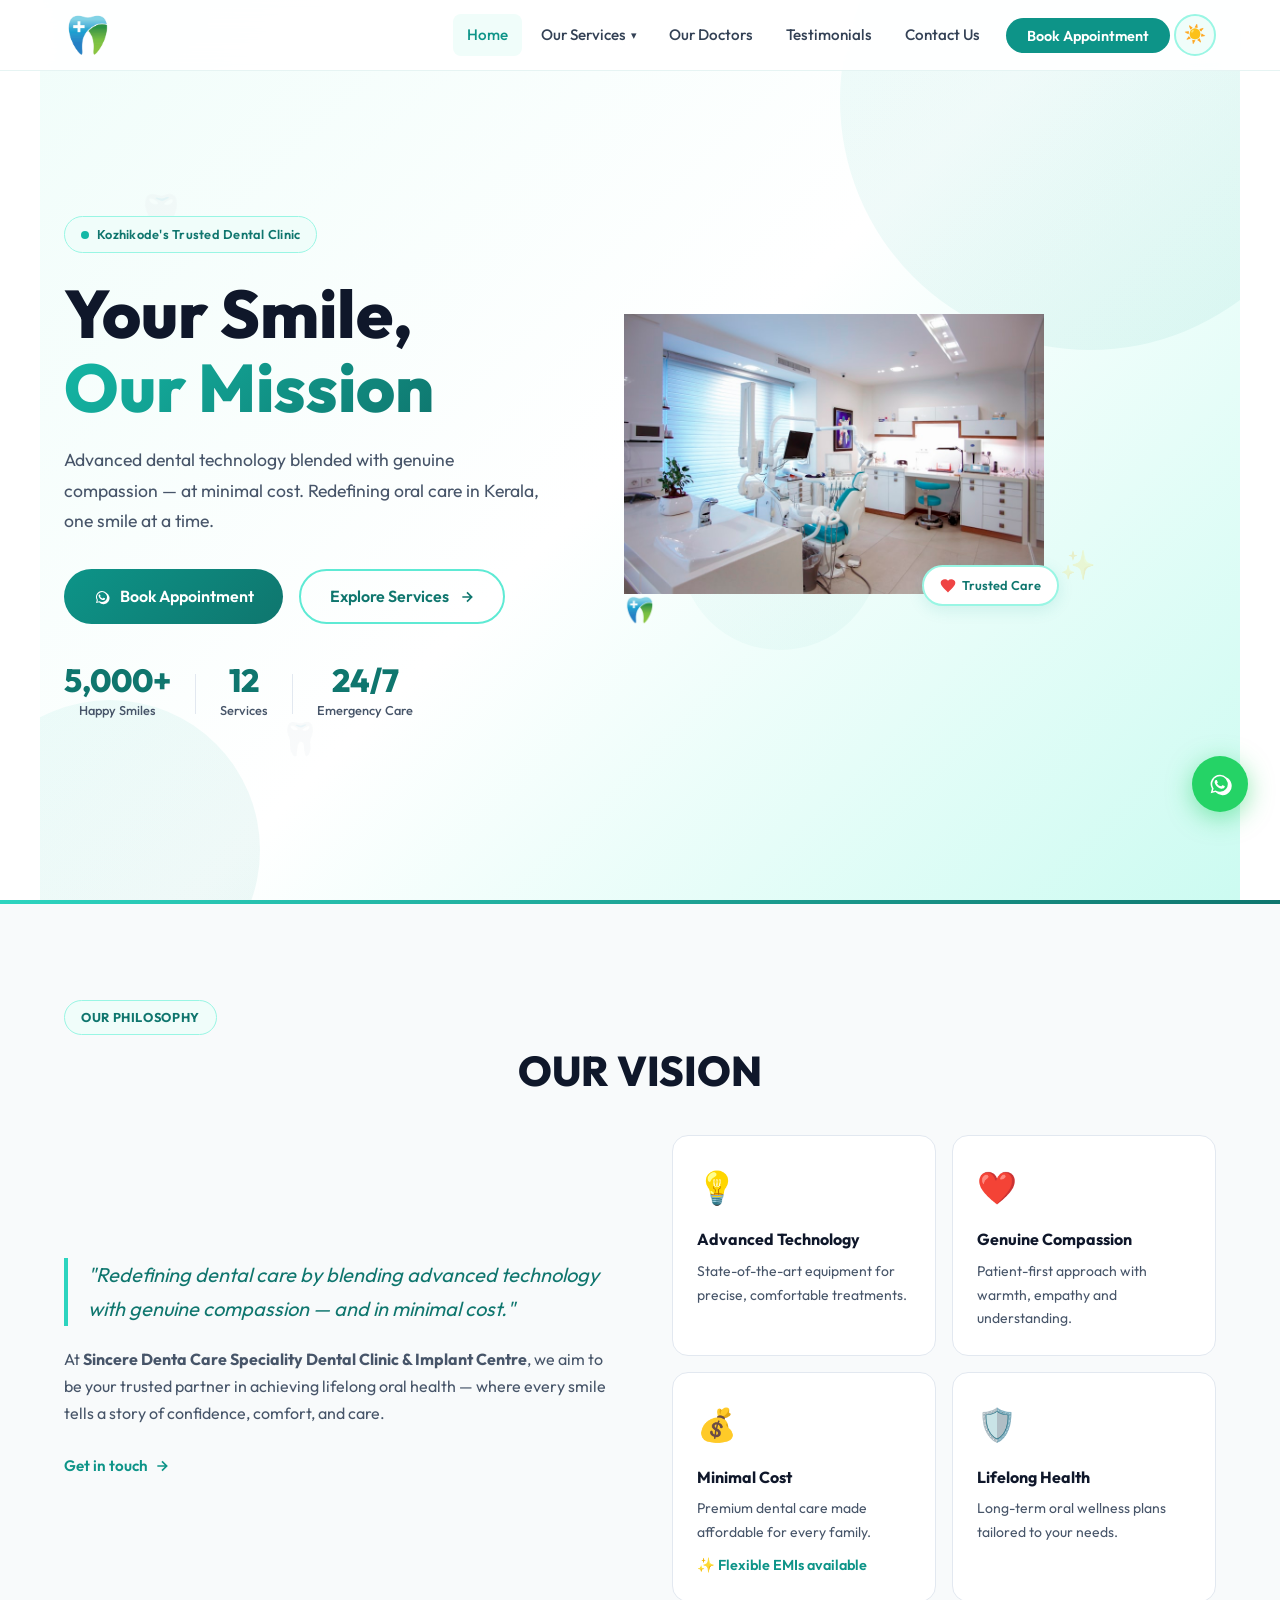
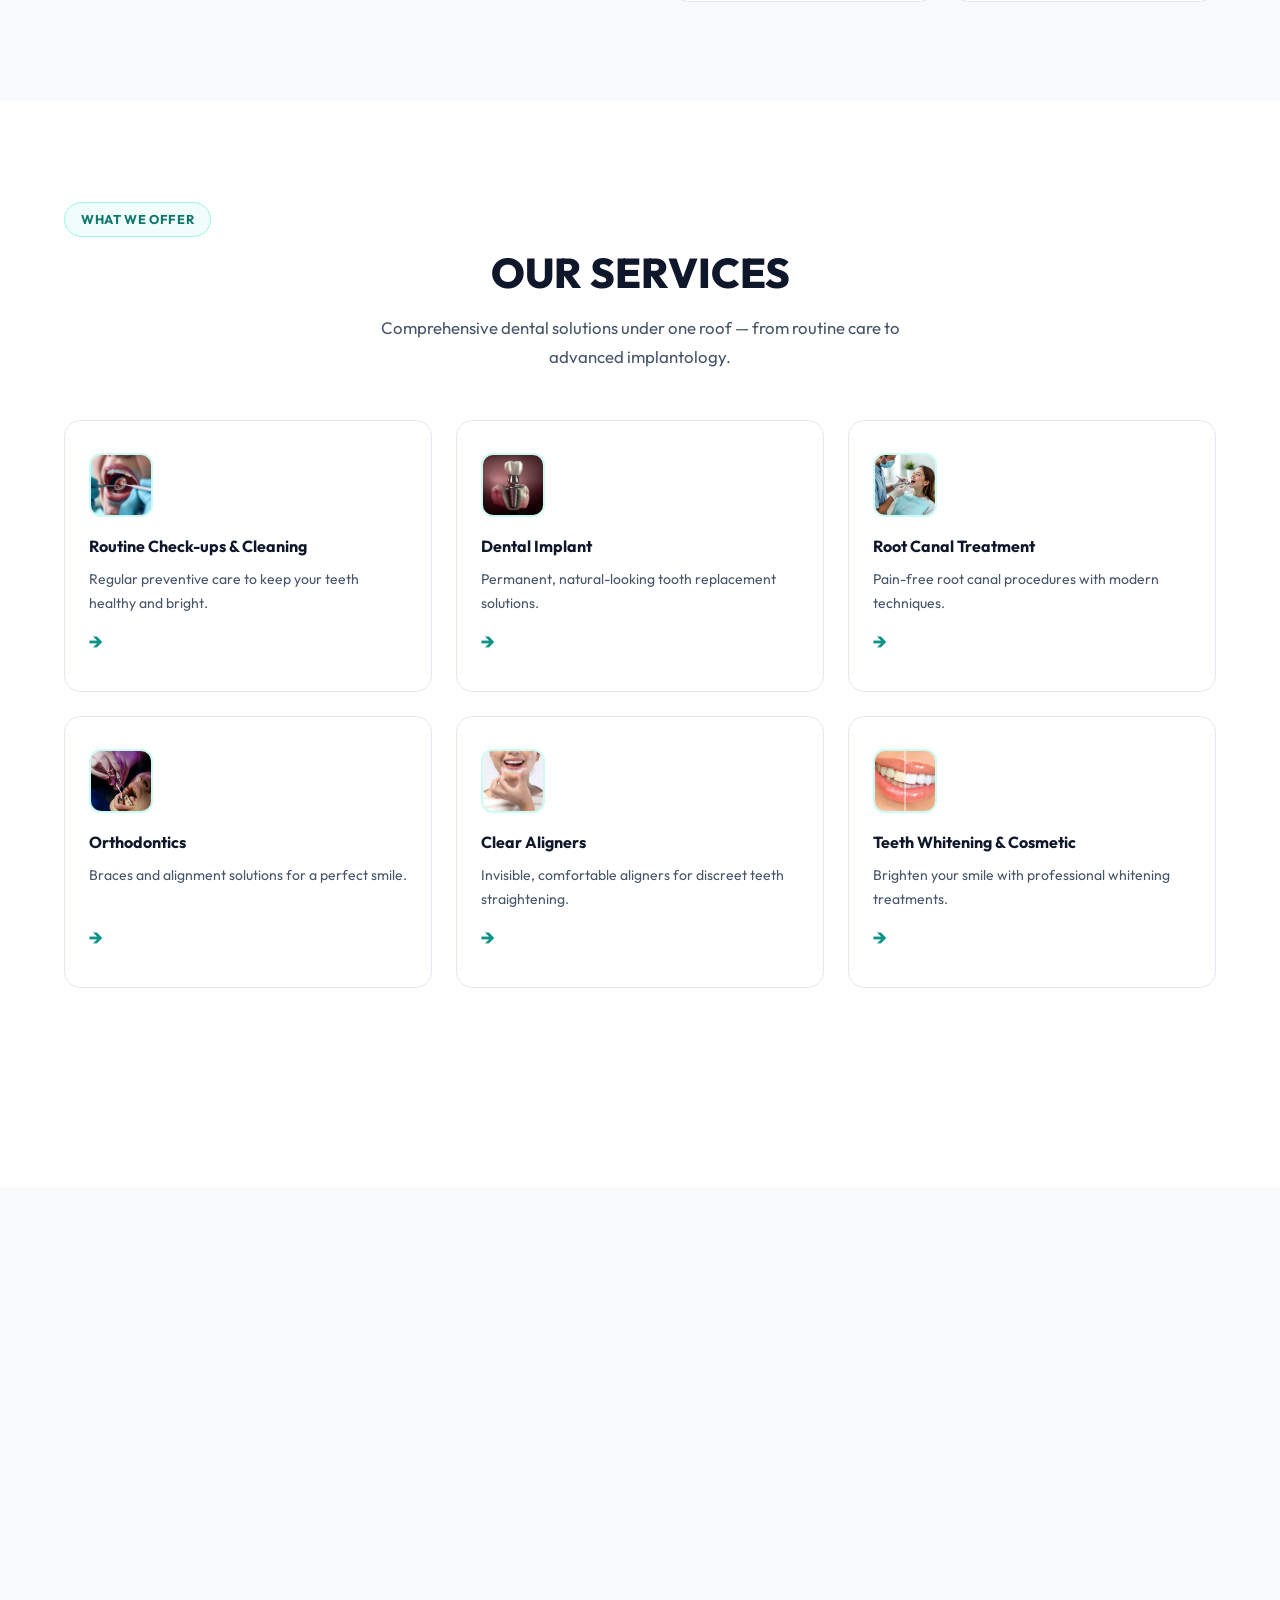
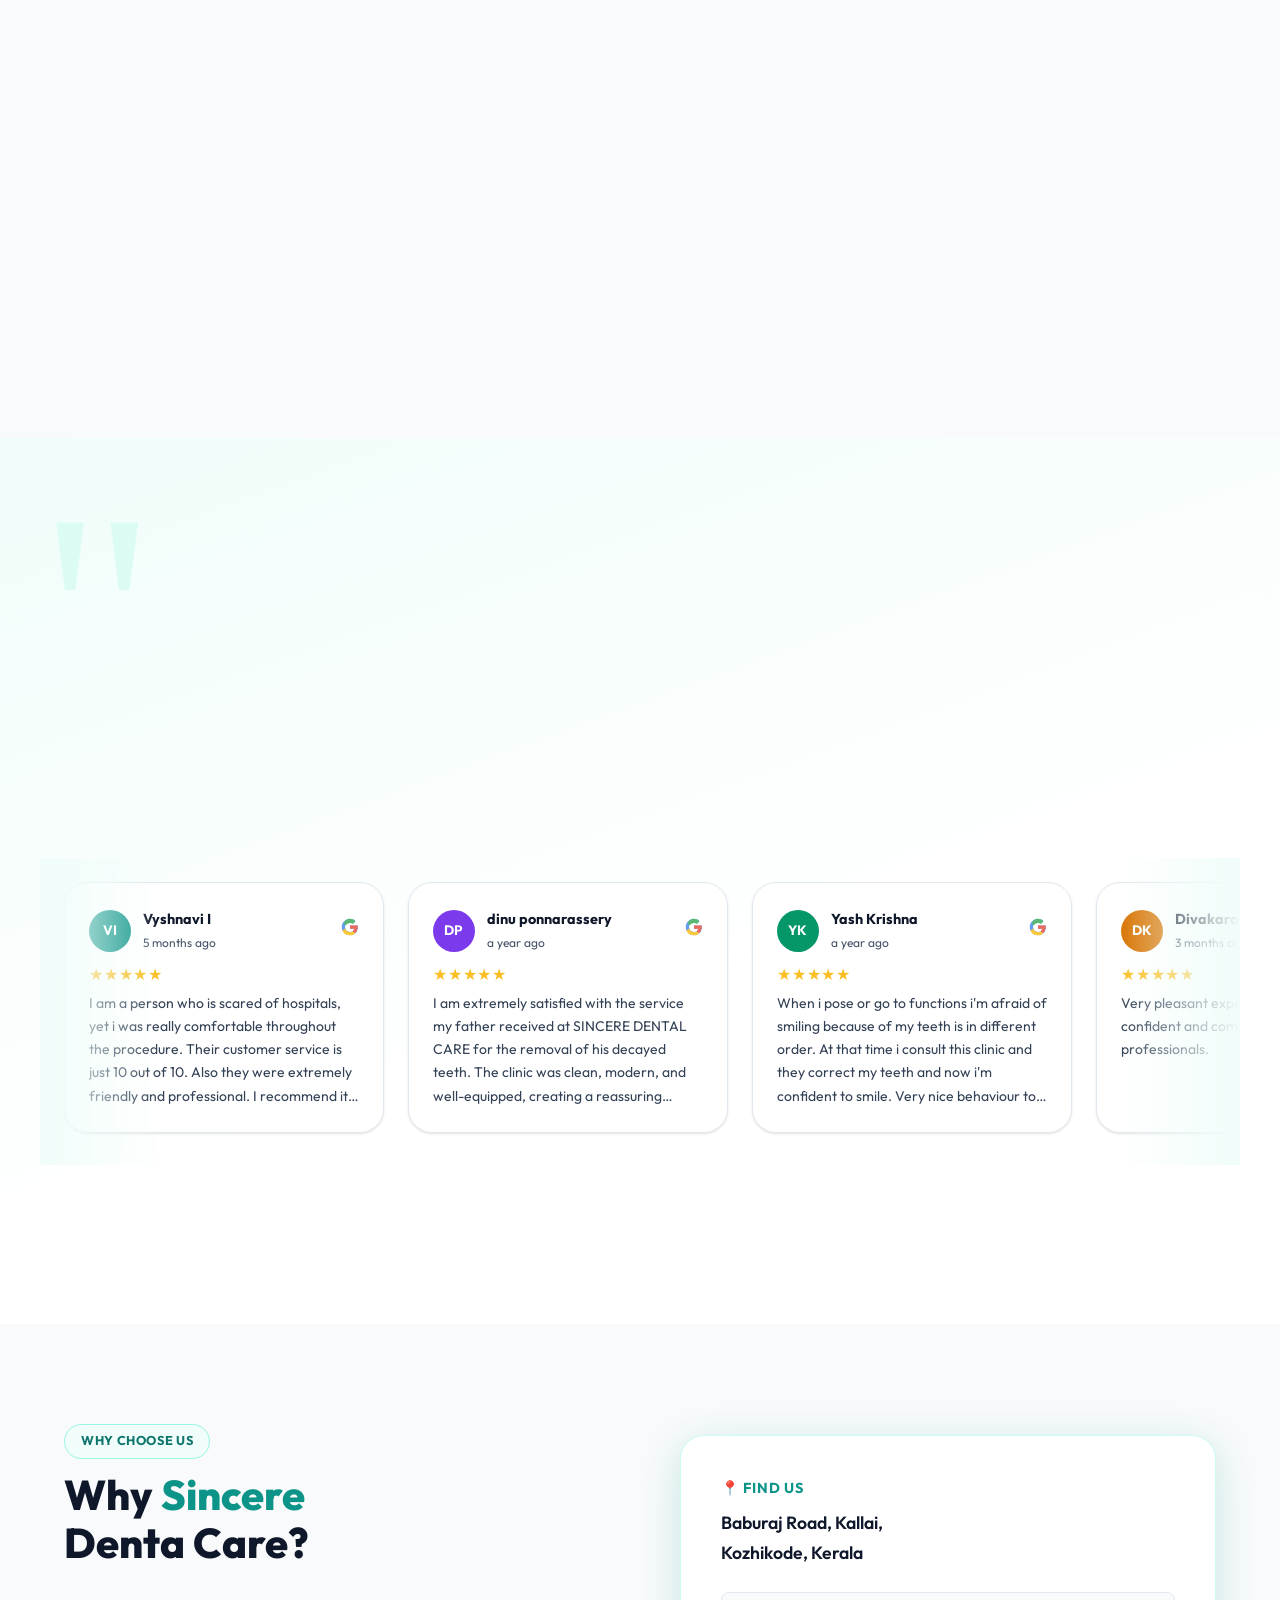
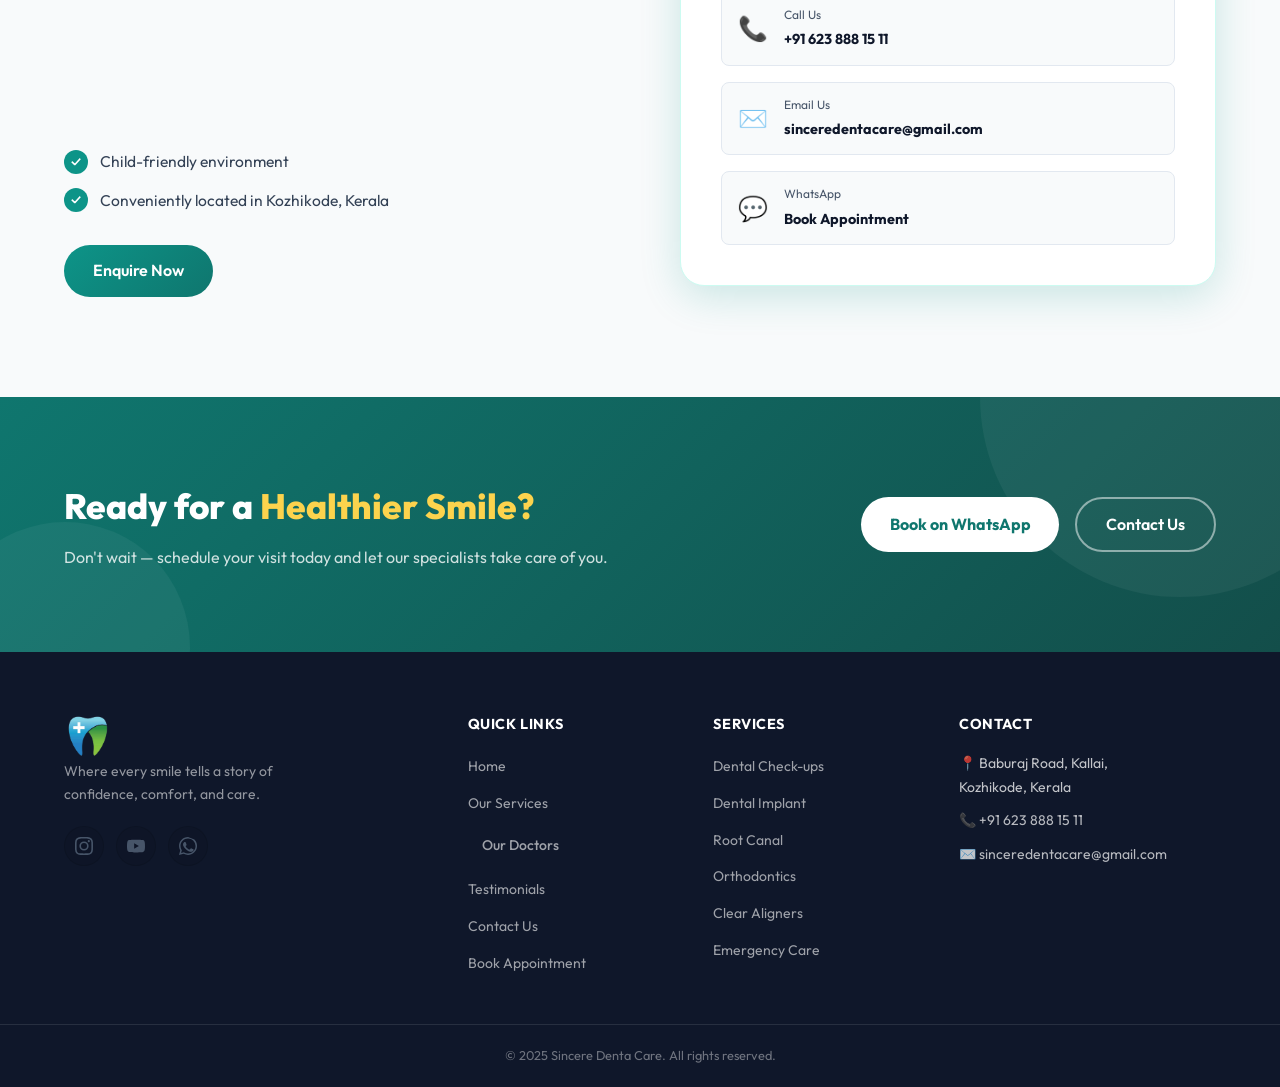
==== commit fbdf6d65: "Add files via upload" ====
--- a/index.html
+++ b/index.html
@@ -235,6 +235,390 @@
             </div>
         </div>
     </section>
+    <!-- ===== CTA BANNER ===== -->
+
+    <!-- DOCTORS SECTION -->
+    <section class="doctors-section" id="doctors" style="padding: 5rem 0 6rem;">
+        <div class="container">
+            <div class="section-tag animate-on-scroll">Meet the Team</div>
+            <h2 class="section-title animate-on-scroll" style="text-align: center;">OUR DOCTORS</h2>
+            <p class="section-desc animate-on-scroll"
+                style="text-align: center; max-width: 600px; margin: 0 auto 3rem;">
+                Our team of experienced, certified specialists are dedicated to giving you the best dental care with
+                warmth and precision.
+            </p>
+            <div class="doctors-grid">
+
+                <div class="doctor-card animate-on-scroll" style="--i:0">
+                    <div class="doctor-photo-wrap">
+                        <img src="images/nakul.jpg" alt="Dr. Nakul Raj" class="doctor-photo" />
+                    </div>
+                    <div class="doctor-info">
+                        <h3 class="doctor-name">Dr. Nakul Raj</h3>
+                        <p class="doctor-degree">BDS, PG Dip (University of Santiago de Compostela, Spain)</p>
+                        <span class="doctor-badge">Orthodontics &amp; Dentofacial Orthopaedics</span>
+                    </div>
+                </div>
+
+                <div class="doctor-card animate-on-scroll" style="--i:1">
+                    <div class="doctor-photo-wrap">
+                        <img src="images/swati.jpg" alt="Dr. I P Swathi" class="doctor-photo" />
+                    </div>
+                    <div class="doctor-info">
+                        <h3 class="doctor-name">Dr. I P Swathi</h3>
+                        <p class="doctor-degree">BDS</p>
+                        <span class="doctor-badge">Chief Dental Surgeon</span>
+                    </div>
+                </div>
+
+                <div class="doctor-card animate-on-scroll" style="--i:2">
+                    <div class="doctor-photo-wrap">
+                        <img src="images/tham.jpg" alt="Dr. Thamarai Manalan" class="doctor-photo" />
+                    </div>
+                    <div class="doctor-info">
+                        <h3 class="doctor-name">Dr. Thamarai Manalan</h3>
+                        <p class="doctor-degree">BDS, MDS (Govt Dental College, Kozhikode)</p>
+                        <span class="doctor-badge">Endodontist (Root Canal Specialist)</span>
+                    </div>
+                </div>
+
+            </div>
+        </div>
+    </section>
+
+    <!-- TESTIMONIALS SECTION -->
+    <section class="testimonials-section" id="testimonials">
+        <div class="container">
+            <div class="testimonials-header animate-on-scroll">
+                <div class="section-tag">Verified Google Reviews</div>
+                <h2 class="section-title">Trusted by <span class="hero-highlight">Hundreds</span> of Patients</h2>
+                <p class="section-desc">Every review below is from a real patient who visited our clinic. Hover over a
+                    card to pause and read.</p>
+
+                <!-- Google Rating Badge -->
+                <a href="https://www.google.com/search?sca_esv=cebedde645a747c8&rlz=1C1ONGR_enIN1120IN1120&sxsrf=ANbL-n7aFyr-s7aLxBBZsMom5fqf-rgACQ:1772707184701&si=[base64]&q=Sincere+Denta+Care+Speciality+Dental+Clinic+%26+Implant+Centre+Reviews&sa=X&ved=2ahUKEwjNwqPwyIiTAxUNRWcHHa7zI9gQ0bkNegQILhAH&biw=1396&bih=675&dpr=1.38"
+                    target="_blank" rel="noopener noreferrer" class="google-rating-badge animate-on-scroll">
+                    <div class="grb-google-logo">
+                        <svg viewBox="0 0 48 48" width="28" height="28">
+                            <path fill="#4285F4"
+                                d="M44.5 20H24v8.5h11.8C34.7 33.9 30.1 37 24 37c-7.2 0-13-5.8-13-13s5.8-13 13-13c3.1 0 5.9 1.1 8.1 2.9l6.4-6.4C34.6 4.1 29.6 2 24 2 11.8 2 2 11.8 2 24s9.8 22 22 22c11 0 21-8 21-22 0-1.3-.2-2.7-.5-4z" />
+                            <path fill="#34A853"
+                                d="M6.3 14.7l7 5.1C15.2 16 19.3 13 24 13c3.1 0 5.9 1.1 8.1 2.9l6.4-6.4C34.6 4.1 29.6 2 24 2 16.3 2 9.6 7.3 6.3 14.7z" />
+                            <path fill="#FBBC05"
+                                d="M24 46c5.9 0 10.9-2 14.5-5.4l-6.7-5.5C29.8 36.9 27 38 24 38c-6.1 0-11.3-4.1-13.2-9.7l-7 5.4C7.2 41.5 15 46 24 46z" />
+                            <path fill="#EA4335"
+                                d="M44.5 20H24v8.5h11.8c-.9 2.5-2.6 4.6-4.8 6l6.7 5.5C41.6 36.7 44.5 30.9 44.5 24c0-1.3-.2-2.7-.5-4z" />
+                        </svg>
+                    </div>
+                    <div class="grb-info">
+                        <div class="grb-stars">
+                            <span class="star filled">★</span><span class="star filled">★</span><span
+                                class="star filled">★</span><span class="star filled">★</span><span
+                                class="star half-filled">★</span>
+                            <strong>4.9</strong>
+                        </div>
+                        <div class="grb-count">Based on <strong>43+ Google Reviews</strong></div>
+                    </div>
+                    <div class="grb-arrow">View all →</div>
+                </a>
+            </div>
+
+            <!-- Auto-scrolling carousel -->
+            <div class="testimonials-track-wrapper">
+                <div class="testimonials-track" id="testimonialsTrack">
+                    <!-- Review Card 1 -->
+                    <div class="review-card">
+                        <div class="rc-header">
+                            <div class="rc-avatar" style="--avatar-bg:#0D9488;">VI</div>
+                            <div class="rc-meta">
+                                <div class="rc-name">Vyshnavi I</div>
+                                <div class="rc-date">5 months ago</div>
+                            </div>
+                            <div class="rc-google-icon">
+                                <svg viewBox="0 0 48 48" width="18" height="18">
+                                    <path fill="#4285F4"
+                                        d="M44.5 20H24v8.5h11.8C34.7 33.9 30.1 37 24 37c-7.2 0-13-5.8-13-13s5.8-13 13-13c3.1 0 5.9 1.1 8.1 2.9l6.4-6.4C34.6 4.1 29.6 2 24 2 11.8 2 2 11.8 2 24s9.8 22 22 22c11 0 21-8 21-22 0-1.3-.2-2.7-.5-4z" />
+                                    <path fill="#34A853"
+                                        d="M6.3 14.7l7 5.1C15.2 16 19.3 13 24 13c3.1 0 5.9 1.1 8.1 2.9l6.4-6.4C34.6 4.1 29.6 2 24 2 16.3 2 9.6 7.3 6.3 14.7z" />
+                                    <path fill="#FBBC05"
+                                        d="M24 46c5.9 0 10.9-2 14.5-5.4l-6.7-5.5C29.8 36.9 27 38 24 38c-6.1 0-11.3-4.1-13.2-9.7l-7 5.4C7.2 41.5 15 46 24 46z" />
+                                    <path fill="#EA4335"
+                                        d="M44.5 20H24v8.5h11.8c-.9 2.5-2.6 4.6-4.8 6l6.7 5.5C41.6 36.7 44.5 30.9 44.5 24c0-1.3-.2-2.7-.5-4z" />
+                                </svg>
+                            </div>
+                        </div>
+                        <div class="rc-stars">★★★★★</div>
+                        <p class="rc-text">I am a person who is scared of hospitals, yet i was really comfortable
+                            throughout the procedure. Their customer service is just 10 out of 10. Also they were
+                            extremely friendly and professional. I recommend it to anyone who looking for a reliable
+                            dental clinic.</p>
+                    </div>
+
+                    <!-- Review Card 2 -->
+                    <div class="review-card">
+                        <div class="rc-header">
+                            <div class="rc-avatar" style="--avatar-bg:#7C3AED;">DP</div>
+                            <div class="rc-meta">
+                                <div class="rc-name">dinu ponnarassery</div>
+                                <div class="rc-date">a year ago</div>
+                            </div>
+                            <div class="rc-google-icon">
+                                <svg viewBox="0 0 48 48" width="18" height="18">
+                                    <path fill="#4285F4"
+                                        d="M44.5 20H24v8.5h11.8C34.7 33.9 30.1 37 24 37c-7.2 0-13-5.8-13-13s5.8-13 13-13c3.1 0 5.9 1.1 8.1 2.9l6.4-6.4C34.6 4.1 29.6 2 24 2 11.8 2 2 11.8 2 24s9.8 22 22 22c11 0 21-8 21-22 0-1.3-.2-2.7-.5-4z" />
+                                    <path fill="#34A853"
+                                        d="M6.3 14.7l7 5.1C15.2 16 19.3 13 24 13c3.1 0 5.9 1.1 8.1 2.9l6.4-6.4C34.6 4.1 29.6 2 24 2 16.3 2 9.6 7.3 6.3 14.7z" />
+                                    <path fill="#FBBC05"
+                                        d="M24 46c5.9 0 10.9-2 14.5-5.4l-6.7-5.5C29.8 36.9 27 38 24 38c-6.1 0-11.3-4.1-13.2-9.7l-7 5.4C7.2 41.5 15 46 24 46z" />
+                                    <path fill="#EA4335"
+                                        d="M44.5 20H24v8.5h11.8c-.9 2.5-2.6 4.6-4.8 6l6.7 5.5C41.6 36.7 44.5 30.9 44.5 24c0-1.3-.2-2.7-.5-4z" />
+                                </svg>
+                            </div>
+                        </div>
+                        <div class="rc-stars">★★★★★</div>
+                        <p class="rc-text">I am extremely satisfied with the service my father received at SINCERE
+                            DENTAL CARE for the removal of his decayed teeth. The clinic was clean, modern, and
+                            well-equipped, creating a reassuring environment. The staff was friendly and efficient, and
+                            the dentist demonstrated exceptional expertise and care. The entire procedure was smooth,
+                            and my father's recovery has been painless. I highly recommend SINCERE DENTAL CARE for their
+                            professional and compassionate dental services.</p>
+                    </div>
+
+                    <!-- Review Card 3 -->
+                    <div class="review-card">
+                        <div class="rc-header">
+                            <div class="rc-avatar" style="--avatar-bg:#059669;">YK</div>
+                            <div class="rc-meta">
+                                <div class="rc-name">Yash Krishna</div>
+                                <div class="rc-date">a year ago</div>
+                            </div>
+                            <div class="rc-google-icon">
+                                <svg viewBox="0 0 48 48" width="18" height="18">
+                                    <path fill="#4285F4"
+                                        d="M44.5 20H24v8.5h11.8C34.7 33.9 30.1 37 24 37c-7.2 0-13-5.8-13-13s5.8-13 13-13c3.1 0 5.9 1.1 8.1 2.9l6.4-6.4C34.6 4.1 29.6 2 24 2 11.8 2 2 11.8 2 24s9.8 22 22 22c11 0 21-8 21-22 0-1.3-.2-2.7-.5-4z" />
+                                    <path fill="#34A853"
+                                        d="M6.3 14.7l7 5.1C15.2 16 19.3 13 24 13c3.1 0 5.9 1.1 8.1 2.9l6.4-6.4C34.6 4.1 29.6 2 24 2 16.3 2 9.6 7.3 6.3 14.7z" />
+                                    <path fill="#FBBC05"
+                                        d="M24 46c5.9 0 10.9-2 14.5-5.4l-6.7-5.5C29.8 36.9 27 38 24 38c-6.1 0-11.3-4.1-13.2-9.7l-7 5.4C7.2 41.5 15 46 24 46z" />
+                                    <path fill="#EA4335"
+                                        d="M44.5 20H24v8.5h11.8c-.9 2.5-2.6 4.6-4.8 6l6.7 5.5C41.6 36.7 44.5 30.9 44.5 24c0-1.3-.2-2.7-.5-4z" />
+                                </svg>
+                            </div>
+                        </div>
+                        <div class="rc-stars">★★★★★</div>
+                        <p class="rc-text">When i pose or go to functions i'm afraid of smiling because of my teeth is
+                            in different order. At that time i consult this clinic and they correct my teeth and now i'm
+                            confident to smile. Very nice behaviour to patients. I loved it ❤️</p>
+                    </div>
+
+                    <!-- Review Card 4 -->
+                    <div class="review-card">
+                        <div class="rc-header">
+                            <div class="rc-avatar" style="--avatar-bg:#D97706;">DK</div>
+                            <div class="rc-meta">
+                                <div class="rc-name">Divakaran K V</div>
+                                <div class="rc-date">3 months ago</div>
+                            </div>
+                            <div class="rc-google-icon">
+                                <svg viewBox="0 0 48 48" width="18" height="18">
+                                    <path fill="#4285F4"
+                                        d="M44.5 20H24v8.5h11.8C34.7 33.9 30.1 37 24 37c-7.2 0-13-5.8-13-13s5.8-13 13-13c3.1 0 5.9 1.1 8.1 2.9l6.4-6.4C34.6 4.1 29.6 2 24 2 11.8 2 2 11.8 2 24s9.8 22 22 22c11 0 21-8 21-22 0-1.3-.2-2.7-.5-4z" />
+                                    <path fill="#34A853"
+                                        d="M6.3 14.7l7 5.1C15.2 16 19.3 13 24 13c3.1 0 5.9 1.1 8.1 2.9l6.4-6.4C34.6 4.1 29.6 2 24 2 16.3 2 9.6 7.3 6.3 14.7z" />
+                                    <path fill="#FBBC05"
+                                        d="M24 46c5.9 0 10.9-2 14.5-5.4l-6.7-5.5C29.8 36.9 27 38 24 38c-6.1 0-11.3-4.1-13.2-9.7l-7 5.4C7.2 41.5 15 46 24 46z" />
+                                    <path fill="#EA4335"
+                                        d="M44.5 20H24v8.5h11.8c-.9 2.5-2.6 4.6-4.8 6l6.7 5.5C41.6 36.7 44.5 30.9 44.5 24c0-1.3-.2-2.7-.5-4z" />
+                                </svg>
+                            </div>
+                        </div>
+                        <div class="rc-stars">★★★★★</div>
+                        <p class="rc-text">Very pleasant experience. Helpful, confident and communicative professionals.
+                        </p>
+                    </div>
+
+                    <!-- Review Card 5 -->
+                    <div class="review-card">
+                        <div class="rc-header">
+                            <div class="rc-avatar" style="--avatar-bg:#DC2626;">HK</div>
+                            <div class="rc-meta">
+                                <div class="rc-name">hemlata kuntal</div>
+                                <div class="rc-date">a year ago</div>
+                            </div>
+                            <div class="rc-google-icon">
+                                <svg viewBox="0 0 48 48" width="18" height="18">
+                                    <path fill="#4285F4"
+                                        d="M44.5 20H24v8.5h11.8C34.7 33.9 30.1 37 24 37c-7.2 0-13-5.8-13-13s5.8-13 13-13c3.1 0 5.9 1.1 8.1 2.9l6.4-6.4C34.6 4.1 29.6 2 24 2 11.8 2 2 11.8 2 24s9.8 22 22 22c11 0 21-8 21-22 0-1.3-.2-2.7-.5-4z" />
+                                    <path fill="#34A853"
+                                        d="M6.3 14.7l7 5.1C15.2 16 19.3 13 24 13c3.1 0 5.9 1.1 8.1 2.9l6.4-6.4C34.6 4.1 29.6 2 24 2 16.3 2 9.6 7.3 6.3 14.7z" />
+                                    <path fill="#FBBC05"
+                                        d="M24 46c5.9 0 10.9-2 14.5-5.4l-6.7-5.5C29.8 36.9 27 38 24 38c-6.1 0-11.3-4.1-13.2-9.7l-7 5.4C7.2 41.5 15 46 24 46z" />
+                                    <path fill="#EA4335"
+                                        d="M44.5 20H24v8.5h11.8c-.9 2.5-2.6 4.6-4.8 6l6.7 5.5C41.6 36.7 44.5 30.9 44.5 24c0-1.3-.2-2.7-.5-4z" />
+                                </svg>
+                            </div>
+                        </div>
+                        <div class="rc-stars">★★★★★</div>
+                        <p class="rc-text">Doctors are high qualified. They listen to patients problem very nicely and
+                            then suggests the best treatment. I am highly satisfied with their behaviour and management
+                            and I can suggest many patients to visit this clinic for any issue.</p>
+                    </div>
+
+                    <!-- Review Card 6 -->
+                    <div class="review-card">
+                        <div class="rc-header">
+                            <div class="rc-avatar" style="--avatar-bg:#2563EB;">SI</div>
+                            <div class="rc-meta">
+                                <div class="rc-name">swetha ip</div>
+                                <div class="rc-date">a year ago</div>
+                            </div>
+                            <div class="rc-google-icon">
+                                <svg viewBox="0 0 48 48" width="18" height="18">
+                                    <path fill="#4285F4"
+                                        d="M44.5 20H24v8.5h11.8C34.7 33.9 30.1 37 24 37c-7.2 0-13-5.8-13-13s5.8-13 13-13c3.1 0 5.9 1.1 8.1 2.9l6.4-6.4C34.6 4.1 29.6 2 24 2 11.8 2 2 11.8 2 24s9.8 22 22 22c11 0 21-8 21-22 0-1.3-.2-2.7-.5-4z" />
+                                    <path fill="#34A853"
+                                        d="M6.3 14.7l7 5.1C15.2 16 19.3 13 24 13c3.1 0 5.9 1.1 8.1 2.9l6.4-6.4C34.6 4.1 29.6 2 24 2 16.3 2 9.6 7.3 6.3 14.7z" />
+                                    <path fill="#FBBC05"
+                                        d="M24 46c5.9 0 10.9-2 14.5-5.4l-6.7-5.5C29.8 36.9 27 38 24 38c-6.1 0-11.3-4.1-13.2-9.7l-7 5.4C7.2 41.5 15 46 24 46z" />
+                                    <path fill="#EA4335"
+                                        d="M44.5 20H24v8.5h11.8c-.9 2.5-2.6 4.6-4.8 6l6.7 5.5C41.6 36.7 44.5 30.9 44.5 24c0-1.3-.2-2.7-.5-4z" />
+                                </svg>
+                            </div>
+                        </div>
+                        <div class="rc-stars">★★★★★</div>
+                        <p class="rc-text">I have been there once, they are providing very good treatment and the
+                            doctors are very friendly. If you have any issues with your teeth i guess you must visit
+                            there 👍</p>
+                    </div>
+
+                    <!-- Review Card 7 -->
+                    <div class="review-card">
+                        <div class="rc-header">
+                            <div class="rc-avatar" style="--avatar-bg:#BE185D;">SS</div>
+                            <div class="rc-meta">
+                                <div class="rc-name">Simna Suresh</div>
+                                <div class="rc-date">5 years ago</div>
+                            </div>
+                            <div class="rc-google-icon">
+                                <svg viewBox="0 0 48 48" width="18" height="18">
+                                    <path fill="#4285F4"
+                                        d="M44.5 20H24v8.5h11.8C34.7 33.9 30.1 37 24 37c-7.2 0-13-5.8-13-13s5.8-13 13-13c3.1 0 5.9 1.1 8.1 2.9l6.4-6.4C34.6 4.1 29.6 2 24 2 11.8 2 2 11.8 2 24s9.8 22 22 22c11 0 21-8 21-22 0-1.3-.2-2.7-.5-4z" />
+                                    <path fill="#34A853"
+                                        d="M6.3 14.7l7 5.1C15.2 16 19.3 13 24 13c3.1 0 5.9 1.1 8.1 2.9l6.4-6.4C34.6 4.1 29.6 2 24 2 16.3 2 9.6 7.3 6.3 14.7z" />
+                                    <path fill="#FBBC05"
+                                        d="M24 46c5.9 0 10.9-2 14.5-5.4l-6.7-5.5C29.8 36.9 27 38 24 38c-6.1 0-11.3-4.1-13.2-9.7l-7 5.4C7.2 41.5 15 46 24 46z" />
+                                    <path fill="#EA4335"
+                                        d="M44.5 20H24v8.5h11.8c-.9 2.5-2.6 4.6-4.8 6l6.7 5.5C41.6 36.7 44.5 30.9 44.5 24c0-1.3-.2-2.7-.5-4z" />
+                                </svg>
+                            </div>
+                        </div>
+                        <div class="rc-stars">★★★★★</div>
+                        <p class="rc-text">I highly recommend these doctors and dental clinic. My visit have been a
+                            delightful experience. The staff is always professional and very pleasant, the dental work I
+                            had done was exceptional. The clinic is clean and well managed.</p>
+                    </div>
+
+                    <!-- Review Card 8 -->
+                    <div class="review-card">
+                        <div class="rc-header">
+                            <div class="rc-avatar" style="--avatar-bg:#0E7490;">AA</div>
+                            <div class="rc-meta">
+                                <div class="rc-name">Aliya Ahamed</div>
+                                <div class="rc-date">2 years ago</div>
+                            </div>
+                            <div class="rc-google-icon">
+                                <svg viewBox="0 0 48 48" width="18" height="18">
+                                    <path fill="#4285F4"
+                                        d="M44.5 20H24v8.5h11.8C34.7 33.9 30.1 37 24 37c-7.2 0-13-5.8-13-13s5.8-13 13-13c3.1 0 5.9 1.1 8.1 2.9l6.4-6.4C34.6 4.1 29.6 2 24 2 11.8 2 2 11.8 2 24s9.8 22 22 22c11 0 21-8 21-22 0-1.3-.2-2.7-.5-4z" />
+                                    <path fill="#34A853"
+                                        d="M6.3 14.7l7 5.1C15.2 16 19.3 13 24 13c3.1 0 5.9 1.1 8.1 2.9l6.4-6.4C34.6 4.1 29.6 2 24 2 16.3 2 9.6 7.3 6.3 14.7z" />
+                                    <path fill="#FBBC05"
+                                        d="M24 46c5.9 0 10.9-2 14.5-5.4l-6.7-5.5C29.8 36.9 27 38 24 38c-6.1 0-11.3-4.1-13.2-9.7l-7 5.4C7.2 41.5 15 46 24 46z" />
+                                    <path fill="#EA4335"
+                                        d="M44.5 20H24v8.5h11.8c-.9 2.5-2.6 4.6-4.8 6l6.7 5.5C41.6 36.7 44.5 30.9 44.5 24c0-1.3-.2-2.7-.5-4z" />
+                                </svg>
+                            </div>
+                        </div>
+                        <div class="rc-stars">★★★★★</div>
+                        <p class="rc-text">Satisfied with Orthodontic treatment.... The service that i got was way ahead
+                            of my expectation 👍😊</p>
+                    </div>
+
+                    <!-- Review Card 9 -->
+                    <div class="review-card">
+                        <div class="rc-header">
+                            <div class="rc-avatar" style="--avatar-bg:#9333EA;">SR</div>
+                            <div class="rc-meta">
+                                <div class="rc-name">Shishir Raj</div>
+                                <div class="rc-date">a year ago</div>
+                            </div>
+                            <div class="rc-google-icon">
+                                <svg viewBox="0 0 48 48" width="18" height="18">
+                                    <path fill="#4285F4"
+                                        d="M44.5 20H24v8.5h11.8C34.7 33.9 30.1 37 24 37c-7.2 0-13-5.8-13-13s5.8-13 13-13c3.1 0 5.9 1.1 8.1 2.9l6.4-6.4C34.6 4.1 29.6 2 24 2 11.8 2 2 11.8 2 24s9.8 22 22 22c11 0 21-8 21-22 0-1.3-.2-2.7-.5-4z" />
+                                    <path fill="#34A853"
+                                        d="M6.3 14.7l7 5.1C15.2 16 19.3 13 24 13c3.1 0 5.9 1.1 8.1 2.9l6.4-6.4C34.6 4.1 29.6 2 24 2 16.3 2 9.6 7.3 6.3 14.7z" />
+                                    <path fill="#FBBC05"
+                                        d="M24 46c5.9 0 10.9-2 14.5-5.4l-6.7-5.5C29.8 36.9 27 38 24 38c-6.1 0-11.3-4.1-13.2-9.7l-7 5.4C7.2 41.5 15 46 24 46z" />
+                                    <path fill="#EA4335"
+                                        d="M44.5 20H24v8.5h11.8c-.9 2.5-2.6 4.6-4.8 6l6.7 5.5C41.6 36.7 44.5 30.9 44.5 24c0-1.3-.2-2.7-.5-4z" />
+                                </svg>
+                            </div>
+                        </div>
+                        <div class="rc-stars">★★★★★</div>
+                        <p class="rc-text">Best Dental Clinic in town... Doctors are well mannered and experienced...
+                        </p>
+                    </div>
+
+                    <!-- Review Card 10 -->
+                    <div class="review-card">
+                        <div class="rc-header">
+                            <div class="rc-avatar" style="--avatar-bg:#B45309;">AS</div>
+                            <div class="rc-meta">
+                                <div class="rc-name">Aneen Suresh</div>
+                                <div class="rc-date">5 years ago</div>
+                            </div>
+                            <div class="rc-google-icon">
+                                <svg viewBox="0 0 48 48" width="18" height="18">
+                                    <path fill="#4285F4"
+                                        d="M44.5 20H24v8.5h11.8C34.7 33.9 30.1 37 24 37c-7.2 0-13-5.8-13-13s5.8-13 13-13c3.1 0 5.9 1.1 8.1 2.9l6.4-6.4C34.6 4.1 29.6 2 24 2 11.8 2 2 11.8 2 24s9.8 22 22 22c11 0 21-8 21-22 0-1.3-.2-2.7-.5-4z" />
+                                    <path fill="#34A853"
+                                        d="M6.3 14.7l7 5.1C15.2 16 19.3 13 24 13c3.1 0 5.9 1.1 8.1 2.9l6.4-6.4C34.6 4.1 29.6 2 24 2 16.3 2 9.6 7.3 6.3 14.7z" />
+                                    <path fill="#FBBC05"
+                                        d="M24 46c5.9 0 10.9-2 14.5-5.4l-6.7-5.5C29.8 36.9 27 38 24 38c-6.1 0-11.3-4.1-13.2-9.7l-7 5.4C7.2 41.5 15 46 24 46z" />
+                                    <path fill="#EA4335"
+                                        d="M44.5 20H24v8.5h11.8c-.9 2.5-2.6 4.6-4.8 6l6.7 5.5C41.6 36.7 44.5 30.9 44.5 24c0-1.3-.2-2.7-.5-4z" />
+                                </svg>
+                            </div>
+                        </div>
+                        <div class="rc-stars">★★★★★</div>
+                        <p class="rc-text">Dr. Bilaal is one of the most excellent doctors available in Kozhikode city.
+                            You can trust your oral health with him, and his best in class treatments.</p>
+                    </div>
+                </div>
+            </div>
+
+            <!-- View All Link -->
+            <div class="testimonials-footer animate-on-scroll">
+                <a href="https://www.google.com/search?sca_esv=cebedde645a747c8&rlz=1C1ONGR_enIN1120IN1120&sxsrf=ANbL-n7aFyr-s7aLxBBZsMom5fqf-rgACQ:1772707184701&si=[base64]&q=Sincere+Denta+Care+Speciality+Dental+Clinic+%26+Implant+Centre+Reviews&sa=X&ved=2ahUKEwjNwqPwyIiTAxUNRWcHHa7zI9gQ0bkNegQILhAH&biw=1396&bih=675&dpr=1.38"
+                    target="_blank" rel="noopener noreferrer" class="btn-outline testimonials-view-all"
+                    id="viewAllReviewsBtn">
+                    <svg viewBox="0 0 48 48" width="20" height="20">
+                        <path fill="#4285F4"
+                            d="M44.5 20H24v8.5h11.8C34.7 33.9 30.1 37 24 37c-7.2 0-13-5.8-13-13s5.8-13 13-13c3.1 0 5.9 1.1 8.1 2.9l6.4-6.4C34.6 4.1 29.6 2 24 2 11.8 2 2 11.8 2 24s9.8 22 22 22c11 0 21-8 21-22 0-1.3-.2-2.7-.5-4z" />
+                        <path fill="#34A853"
+                            d="M6.3 14.7l7 5.1C15.2 16 19.3 13 24 13c3.1 0 5.9 1.1 8.1 2.9l6.4-6.4C34.6 4.1 29.6 2 24 2 16.3 2 9.6 7.3 6.3 14.7z" />
+                        <path fill="#FBBC05"
+                            d="M24 46c5.9 0 10.9-2 14.5-5.4l-6.7-5.5C29.8 36.9 27 38 24 38c-6.1 0-11.3-4.1-13.2-9.7l-7 5.4C7.2 41.5 15 46 24 46z" />
+                        <path fill="#EA4335"
+                            d="M44.5 20H24v8.5h11.8c-.9 2.5-2.6 4.6-4.8 6l6.7 5.5C41.6 36.7 44.5 30.9 44.5 24c0-1.3-.2-2.7-.5-4z" />
+                    </svg>
+                    View All Reviews on Google
+                </a>
+            </div>
+        </div>
+    </section>
+
 
     <!-- ===== WHY US SECTION ===== -->
     <section class="why-section">
@@ -296,390 +680,6 @@
     </section>
 
     <!-- ===== CTA BANNER ===== -->
-
-    <!-- DOCTORS SECTION -->
-    <section class="doctors-section" id="doctors" style="padding: 5rem 0 6rem;">
-        <div class="container">
-            <div class="section-tag animate-on-scroll">Meet the Team</div>
-            <h2 class="section-title animate-on-scroll" style="text-align: center;">OUR DOCTORS</h2>
-            <p class="section-desc animate-on-scroll"
-                style="text-align: center; max-width: 600px; margin: 0 auto 3rem;">
-                Our team of experienced, certified specialists are dedicated to giving you the best dental care with
-                warmth and precision.
-            </p>
-            <div class="doctors-grid">
-
-                <div class="doctor-card animate-on-scroll" style="--i:0">
-                    <div class="doctor-photo-wrap">
-                        <img src="images/nakul.jpg" alt="Dr. Nakul Raj" class="doctor-photo" />
-                    </div>
-                    <div class="doctor-info">
-                        <h3 class="doctor-name">Dr. Nakul Raj</h3>
-                        <p class="doctor-degree">BDS, PG Dip (University of Santiago de Compostela, Spain)</p>
-                        <span class="doctor-badge">Orthodontics &amp; Dentofacial Orthopaedics</span>
-                    </div>
-                </div>
-
-                <div class="doctor-card animate-on-scroll" style="--i:1">
-                    <div class="doctor-photo-wrap">
-                        <img src="images/swati.jpg" alt="Dr. I P Swathi" class="doctor-photo" />
-                    </div>
-                    <div class="doctor-info">
-                        <h3 class="doctor-name">Dr. I P Swathi</h3>
-                        <p class="doctor-degree">BDS</p>
-                        <span class="doctor-badge">Chief Dental Surgeon</span>
-                    </div>
-                </div>
-
-                <div class="doctor-card animate-on-scroll" style="--i:2">
-                    <div class="doctor-photo-wrap">
-                        <img src="images/tham.jpg" alt="Dr. Thamarai Manalan" class="doctor-photo" />
-                    </div>
-                    <div class="doctor-info">
-                        <h3 class="doctor-name">Dr. Thamarai Manalan</h3>
-                        <p class="doctor-degree">BDS, MDS (Govt Dental College, Kozhikode)</p>
-                        <span class="doctor-badge">Endodontist (Root Canal Specialist)</span>
-                    </div>
-                </div>
-
-            </div>
-        </div>
-    </section>
-
-    <!-- TESTIMONIALS SECTION -->
-    <section class="testimonials-section" id="testimonials">
-        <div class="container">
-            <div class="testimonials-header animate-on-scroll">
-                <div class="section-tag">Verified Google Reviews</div>
-                <h2 class="section-title">Trusted by <span class="hero-highlight">Hundreds</span> of Patients</h2>
-                <p class="section-desc">Every review below is from a real patient who visited our clinic. Hover over a
-                    card to pause and read.</p>
-
-                <!-- Google Rating Badge -->
-                <a href="https://www.google.com/search?sca_esv=cebedde645a747c8&rlz=1C1ONGR_enIN1120IN1120&sxsrf=ANbL-n7aFyr-s7aLxBBZsMom5fqf-rgACQ:1772707184701&si=[base64]&q=Sincere+Denta+Care+Speciality+Dental+Clinic+%26+Implant+Centre+Reviews&sa=X&ved=2ahUKEwjNwqPwyIiTAxUNRWcHHa7zI9gQ0bkNegQILhAH&biw=1396&bih=675&dpr=1.38"
-                    target="_blank" rel="noopener noreferrer" class="google-rating-badge animate-on-scroll">
-                    <div class="grb-google-logo">
-                        <svg viewBox="0 0 48 48" width="28" height="28">
-                            <path fill="#4285F4"
-                                d="M44.5 20H24v8.5h11.8C34.7 33.9 30.1 37 24 37c-7.2 0-13-5.8-13-13s5.8-13 13-13c3.1 0 5.9 1.1 8.1 2.9l6.4-6.4C34.6 4.1 29.6 2 24 2 11.8 2 2 11.8 2 24s9.8 22 22 22c11 0 21-8 21-22 0-1.3-.2-2.7-.5-4z" />
-                            <path fill="#34A853"
-                                d="M6.3 14.7l7 5.1C15.2 16 19.3 13 24 13c3.1 0 5.9 1.1 8.1 2.9l6.4-6.4C34.6 4.1 29.6 2 24 2 16.3 2 9.6 7.3 6.3 14.7z" />
-                            <path fill="#FBBC05"
-                                d="M24 46c5.9 0 10.9-2 14.5-5.4l-6.7-5.5C29.8 36.9 27 38 24 38c-6.1 0-11.3-4.1-13.2-9.7l-7 5.4C7.2 41.5 15 46 24 46z" />
-                            <path fill="#EA4335"
-                                d="M44.5 20H24v8.5h11.8c-.9 2.5-2.6 4.6-4.8 6l6.7 5.5C41.6 36.7 44.5 30.9 44.5 24c0-1.3-.2-2.7-.5-4z" />
-                        </svg>
-                    </div>
-                    <div class="grb-info">
-                        <div class="grb-stars">
-                            <span class="star filled">★</span><span class="star filled">★</span><span
-                                class="star filled">★</span><span class="star filled">★</span><span
-                                class="star half-filled">★</span>
-                            <strong>4.9</strong>
-                        </div>
-                        <div class="grb-count">Based on <strong>43+ Google Reviews</strong></div>
-                    </div>
-                    <div class="grb-arrow">View all →</div>
-                </a>
-            </div>
-
-            <!-- Auto-scrolling carousel -->
-            <div class="testimonials-track-wrapper">
-                <div class="testimonials-track" id="testimonialsTrack">
-                    <!-- Review Card 1 -->
-                    <div class="review-card">
-                        <div class="rc-header">
-                            <div class="rc-avatar" style="--avatar-bg:#0D9488;">VI</div>
-                            <div class="rc-meta">
-                                <div class="rc-name">Vyshnavi I</div>
-                                <div class="rc-date">5 months ago</div>
-                            </div>
-                            <div class="rc-google-icon">
-                                <svg viewBox="0 0 48 48" width="18" height="18">
-                                    <path fill="#4285F4"
-                                        d="M44.5 20H24v8.5h11.8C34.7 33.9 30.1 37 24 37c-7.2 0-13-5.8-13-13s5.8-13 13-13c3.1 0 5.9 1.1 8.1 2.9l6.4-6.4C34.6 4.1 29.6 2 24 2 11.8 2 2 11.8 2 24s9.8 22 22 22c11 0 21-8 21-22 0-1.3-.2-2.7-.5-4z" />
-                                    <path fill="#34A853"
-                                        d="M6.3 14.7l7 5.1C15.2 16 19.3 13 24 13c3.1 0 5.9 1.1 8.1 2.9l6.4-6.4C34.6 4.1 29.6 2 24 2 16.3 2 9.6 7.3 6.3 14.7z" />
-                                    <path fill="#FBBC05"
-                                        d="M24 46c5.9 0 10.9-2 14.5-5.4l-6.7-5.5C29.8 36.9 27 38 24 38c-6.1 0-11.3-4.1-13.2-9.7l-7 5.4C7.2 41.5 15 46 24 46z" />
-                                    <path fill="#EA4335"
-                                        d="M44.5 20H24v8.5h11.8c-.9 2.5-2.6 4.6-4.8 6l6.7 5.5C41.6 36.7 44.5 30.9 44.5 24c0-1.3-.2-2.7-.5-4z" />
-                                </svg>
-                            </div>
-                        </div>
-                        <div class="rc-stars">★★★★★</div>
-                        <p class="rc-text">I am a person who is scared of hospitals, yet i was really comfortable
-                            throughout the procedure. Their customer service is just 10 out of 10. Also they were
-                            extremely friendly and professional. I recommend it to anyone who looking for a reliable
-                            dental clinic.</p>
-                    </div>
-
-                    <!-- Review Card 2 -->
-                    <div class="review-card">
-                        <div class="rc-header">
-                            <div class="rc-avatar" style="--avatar-bg:#7C3AED;">DP</div>
-                            <div class="rc-meta">
-                                <div class="rc-name">dinu ponnarassery</div>
-                                <div class="rc-date">a year ago</div>
-                            </div>
-                            <div class="rc-google-icon">
-                                <svg viewBox="0 0 48 48" width="18" height="18">
-                                    <path fill="#4285F4"
-                                        d="M44.5 20H24v8.5h11.8C34.7 33.9 30.1 37 24 37c-7.2 0-13-5.8-13-13s5.8-13 13-13c3.1 0 5.9 1.1 8.1 2.9l6.4-6.4C34.6 4.1 29.6 2 24 2 11.8 2 2 11.8 2 24s9.8 22 22 22c11 0 21-8 21-22 0-1.3-.2-2.7-.5-4z" />
-                                    <path fill="#34A853"
-                                        d="M6.3 14.7l7 5.1C15.2 16 19.3 13 24 13c3.1 0 5.9 1.1 8.1 2.9l6.4-6.4C34.6 4.1 29.6 2 24 2 16.3 2 9.6 7.3 6.3 14.7z" />
-                                    <path fill="#FBBC05"
-                                        d="M24 46c5.9 0 10.9-2 14.5-5.4l-6.7-5.5C29.8 36.9 27 38 24 38c-6.1 0-11.3-4.1-13.2-9.7l-7 5.4C7.2 41.5 15 46 24 46z" />
-                                    <path fill="#EA4335"
-                                        d="M44.5 20H24v8.5h11.8c-.9 2.5-2.6 4.6-4.8 6l6.7 5.5C41.6 36.7 44.5 30.9 44.5 24c0-1.3-.2-2.7-.5-4z" />
-                                </svg>
-                            </div>
-                        </div>
-                        <div class="rc-stars">★★★★★</div>
-                        <p class="rc-text">I am extremely satisfied with the service my father received at SINCERE
-                            DENTAL CARE for the removal of his decayed teeth. The clinic was clean, modern, and
-                            well-equipped, creating a reassuring environment. The staff was friendly and efficient, and
-                            the dentist demonstrated exceptional expertise and care. The entire procedure was smooth,
-                            and my father's recovery has been painless. I highly recommend SINCERE DENTAL CARE for their
-                            professional and compassionate dental services.</p>
-                    </div>
-
-                    <!-- Review Card 3 -->
-                    <div class="review-card">
-                        <div class="rc-header">
-                            <div class="rc-avatar" style="--avatar-bg:#059669;">YK</div>
-                            <div class="rc-meta">
-                                <div class="rc-name">Yash Krishna</div>
-                                <div class="rc-date">a year ago</div>
-                            </div>
-                            <div class="rc-google-icon">
-                                <svg viewBox="0 0 48 48" width="18" height="18">
-                                    <path fill="#4285F4"
-                                        d="M44.5 20H24v8.5h11.8C34.7 33.9 30.1 37 24 37c-7.2 0-13-5.8-13-13s5.8-13 13-13c3.1 0 5.9 1.1 8.1 2.9l6.4-6.4C34.6 4.1 29.6 2 24 2 11.8 2 2 11.8 2 24s9.8 22 22 22c11 0 21-8 21-22 0-1.3-.2-2.7-.5-4z" />
-                                    <path fill="#34A853"
-                                        d="M6.3 14.7l7 5.1C15.2 16 19.3 13 24 13c3.1 0 5.9 1.1 8.1 2.9l6.4-6.4C34.6 4.1 29.6 2 24 2 16.3 2 9.6 7.3 6.3 14.7z" />
-                                    <path fill="#FBBC05"
-                                        d="M24 46c5.9 0 10.9-2 14.5-5.4l-6.7-5.5C29.8 36.9 27 38 24 38c-6.1 0-11.3-4.1-13.2-9.7l-7 5.4C7.2 41.5 15 46 24 46z" />
-                                    <path fill="#EA4335"
-                                        d="M44.5 20H24v8.5h11.8c-.9 2.5-2.6 4.6-4.8 6l6.7 5.5C41.6 36.7 44.5 30.9 44.5 24c0-1.3-.2-2.7-.5-4z" />
-                                </svg>
-                            </div>
-                        </div>
-                        <div class="rc-stars">★★★★★</div>
-                        <p class="rc-text">When i pose or go to functions i'm afraid of smiling because of my teeth is
-                            in different order. At that time i consult this clinic and they correct my teeth and now i'm
-                            confident to smile. Very nice behaviour to patients. I loved it ❤️</p>
-                    </div>
-
-                    <!-- Review Card 4 -->
-                    <div class="review-card">
-                        <div class="rc-header">
-                            <div class="rc-avatar" style="--avatar-bg:#D97706;">DK</div>
-                            <div class="rc-meta">
-                                <div class="rc-name">Divakaran K V</div>
-                                <div class="rc-date">3 months ago</div>
-                            </div>
-                            <div class="rc-google-icon">
-                                <svg viewBox="0 0 48 48" width="18" height="18">
-                                    <path fill="#4285F4"
-                                        d="M44.5 20H24v8.5h11.8C34.7 33.9 30.1 37 24 37c-7.2 0-13-5.8-13-13s5.8-13 13-13c3.1 0 5.9 1.1 8.1 2.9l6.4-6.4C34.6 4.1 29.6 2 24 2 11.8 2 2 11.8 2 24s9.8 22 22 22c11 0 21-8 21-22 0-1.3-.2-2.7-.5-4z" />
-                                    <path fill="#34A853"
-                                        d="M6.3 14.7l7 5.1C15.2 16 19.3 13 24 13c3.1 0 5.9 1.1 8.1 2.9l6.4-6.4C34.6 4.1 29.6 2 24 2 16.3 2 9.6 7.3 6.3 14.7z" />
-                                    <path fill="#FBBC05"
-                                        d="M24 46c5.9 0 10.9-2 14.5-5.4l-6.7-5.5C29.8 36.9 27 38 24 38c-6.1 0-11.3-4.1-13.2-9.7l-7 5.4C7.2 41.5 15 46 24 46z" />
-                                    <path fill="#EA4335"
-                                        d="M44.5 20H24v8.5h11.8c-.9 2.5-2.6 4.6-4.8 6l6.7 5.5C41.6 36.7 44.5 30.9 44.5 24c0-1.3-.2-2.7-.5-4z" />
-                                </svg>
-                            </div>
-                        </div>
-                        <div class="rc-stars">★★★★★</div>
-                        <p class="rc-text">Very pleasant experience. Helpful, confident and communicative professionals.
-                        </p>
-                    </div>
-
-                    <!-- Review Card 5 -->
-                    <div class="review-card">
-                        <div class="rc-header">
-                            <div class="rc-avatar" style="--avatar-bg:#DC2626;">HK</div>
-                            <div class="rc-meta">
-                                <div class="rc-name">hemlata kuntal</div>
-                                <div class="rc-date">a year ago</div>
-                            </div>
-                            <div class="rc-google-icon">
-                                <svg viewBox="0 0 48 48" width="18" height="18">
-                                    <path fill="#4285F4"
-                                        d="M44.5 20H24v8.5h11.8C34.7 33.9 30.1 37 24 37c-7.2 0-13-5.8-13-13s5.8-13 13-13c3.1 0 5.9 1.1 8.1 2.9l6.4-6.4C34.6 4.1 29.6 2 24 2 11.8 2 2 11.8 2 24s9.8 22 22 22c11 0 21-8 21-22 0-1.3-.2-2.7-.5-4z" />
-                                    <path fill="#34A853"
-                                        d="M6.3 14.7l7 5.1C15.2 16 19.3 13 24 13c3.1 0 5.9 1.1 8.1 2.9l6.4-6.4C34.6 4.1 29.6 2 24 2 16.3 2 9.6 7.3 6.3 14.7z" />
-                                    <path fill="#FBBC05"
-                                        d="M24 46c5.9 0 10.9-2 14.5-5.4l-6.7-5.5C29.8 36.9 27 38 24 38c-6.1 0-11.3-4.1-13.2-9.7l-7 5.4C7.2 41.5 15 46 24 46z" />
-                                    <path fill="#EA4335"
-                                        d="M44.5 20H24v8.5h11.8c-.9 2.5-2.6 4.6-4.8 6l6.7 5.5C41.6 36.7 44.5 30.9 44.5 24c0-1.3-.2-2.7-.5-4z" />
-                                </svg>
-                            </div>
-                        </div>
-                        <div class="rc-stars">★★★★★</div>
-                        <p class="rc-text">Doctors are high qualified. They listen to patients problem very nicely and
-                            then suggests the best treatment. I am highly satisfied with their behaviour and management
-                            and I can suggest many patients to visit this clinic for any issue.</p>
-                    </div>
-
-                    <!-- Review Card 6 -->
-                    <div class="review-card">
-                        <div class="rc-header">
-                            <div class="rc-avatar" style="--avatar-bg:#2563EB;">SI</div>
-                            <div class="rc-meta">
-                                <div class="rc-name">swetha ip</div>
-                                <div class="rc-date">a year ago</div>
-                            </div>
-                            <div class="rc-google-icon">
-                                <svg viewBox="0 0 48 48" width="18" height="18">
-                                    <path fill="#4285F4"
-                                        d="M44.5 20H24v8.5h11.8C34.7 33.9 30.1 37 24 37c-7.2 0-13-5.8-13-13s5.8-13 13-13c3.1 0 5.9 1.1 8.1 2.9l6.4-6.4C34.6 4.1 29.6 2 24 2 11.8 2 2 11.8 2 24s9.8 22 22 22c11 0 21-8 21-22 0-1.3-.2-2.7-.5-4z" />
-                                    <path fill="#34A853"
-                                        d="M6.3 14.7l7 5.1C15.2 16 19.3 13 24 13c3.1 0 5.9 1.1 8.1 2.9l6.4-6.4C34.6 4.1 29.6 2 24 2 16.3 2 9.6 7.3 6.3 14.7z" />
-                                    <path fill="#FBBC05"
-                                        d="M24 46c5.9 0 10.9-2 14.5-5.4l-6.7-5.5C29.8 36.9 27 38 24 38c-6.1 0-11.3-4.1-13.2-9.7l-7 5.4C7.2 41.5 15 46 24 46z" />
-                                    <path fill="#EA4335"
-                                        d="M44.5 20H24v8.5h11.8c-.9 2.5-2.6 4.6-4.8 6l6.7 5.5C41.6 36.7 44.5 30.9 44.5 24c0-1.3-.2-2.7-.5-4z" />
-                                </svg>
-                            </div>
-                        </div>
-                        <div class="rc-stars">★★★★★</div>
-                        <p class="rc-text">I have been there once, they are providing very good treatment and the
-                            doctors are very friendly. If you have any issues with your teeth i guess you must visit
-                            there 👍</p>
-                    </div>
-
-                    <!-- Review Card 7 -->
-                    <div class="review-card">
-                        <div class="rc-header">
-                            <div class="rc-avatar" style="--avatar-bg:#BE185D;">SS</div>
-                            <div class="rc-meta">
-                                <div class="rc-name">Simna Suresh</div>
-                                <div class="rc-date">5 years ago</div>
-                            </div>
-                            <div class="rc-google-icon">
-                                <svg viewBox="0 0 48 48" width="18" height="18">
-                                    <path fill="#4285F4"
-                                        d="M44.5 20H24v8.5h11.8C34.7 33.9 30.1 37 24 37c-7.2 0-13-5.8-13-13s5.8-13 13-13c3.1 0 5.9 1.1 8.1 2.9l6.4-6.4C34.6 4.1 29.6 2 24 2 11.8 2 2 11.8 2 24s9.8 22 22 22c11 0 21-8 21-22 0-1.3-.2-2.7-.5-4z" />
-                                    <path fill="#34A853"
-                                        d="M6.3 14.7l7 5.1C15.2 16 19.3 13 24 13c3.1 0 5.9 1.1 8.1 2.9l6.4-6.4C34.6 4.1 29.6 2 24 2 16.3 2 9.6 7.3 6.3 14.7z" />
-                                    <path fill="#FBBC05"
-                                        d="M24 46c5.9 0 10.9-2 14.5-5.4l-6.7-5.5C29.8 36.9 27 38 24 38c-6.1 0-11.3-4.1-13.2-9.7l-7 5.4C7.2 41.5 15 46 24 46z" />
-                                    <path fill="#EA4335"
-                                        d="M44.5 20H24v8.5h11.8c-.9 2.5-2.6 4.6-4.8 6l6.7 5.5C41.6 36.7 44.5 30.9 44.5 24c0-1.3-.2-2.7-.5-4z" />
-                                </svg>
-                            </div>
-                        </div>
-                        <div class="rc-stars">★★★★★</div>
-                        <p class="rc-text">I highly recommend these doctors and dental clinic. My visit have been a
-                            delightful experience. The staff is always professional and very pleasant, the dental work I
-                            had done was exceptional. The clinic is clean and well managed.</p>
-                    </div>
-
-                    <!-- Review Card 8 -->
-                    <div class="review-card">
-                        <div class="rc-header">
-                            <div class="rc-avatar" style="--avatar-bg:#0E7490;">AA</div>
-                            <div class="rc-meta">
-                                <div class="rc-name">Aliya Ahamed</div>
-                                <div class="rc-date">2 years ago</div>
-                            </div>
-                            <div class="rc-google-icon">
-                                <svg viewBox="0 0 48 48" width="18" height="18">
-                                    <path fill="#4285F4"
-                                        d="M44.5 20H24v8.5h11.8C34.7 33.9 30.1 37 24 37c-7.2 0-13-5.8-13-13s5.8-13 13-13c3.1 0 5.9 1.1 8.1 2.9l6.4-6.4C34.6 4.1 29.6 2 24 2 11.8 2 2 11.8 2 24s9.8 22 22 22c11 0 21-8 21-22 0-1.3-.2-2.7-.5-4z" />
-                                    <path fill="#34A853"
-                                        d="M6.3 14.7l7 5.1C15.2 16 19.3 13 24 13c3.1 0 5.9 1.1 8.1 2.9l6.4-6.4C34.6 4.1 29.6 2 24 2 16.3 2 9.6 7.3 6.3 14.7z" />
-                                    <path fill="#FBBC05"
-                                        d="M24 46c5.9 0 10.9-2 14.5-5.4l-6.7-5.5C29.8 36.9 27 38 24 38c-6.1 0-11.3-4.1-13.2-9.7l-7 5.4C7.2 41.5 15 46 24 46z" />
-                                    <path fill="#EA4335"
-                                        d="M44.5 20H24v8.5h11.8c-.9 2.5-2.6 4.6-4.8 6l6.7 5.5C41.6 36.7 44.5 30.9 44.5 24c0-1.3-.2-2.7-.5-4z" />
-                                </svg>
-                            </div>
-                        </div>
-                        <div class="rc-stars">★★★★★</div>
-                        <p class="rc-text">Satisfied with Orthodontic treatment.... The service that i got was way ahead
-                            of my expectation 👍😊</p>
-                    </div>
-
-                    <!-- Review Card 9 -->
-                    <div class="review-card">
-                        <div class="rc-header">
-                            <div class="rc-avatar" style="--avatar-bg:#9333EA;">SR</div>
-                            <div class="rc-meta">
-                                <div class="rc-name">Shishir Raj</div>
-                                <div class="rc-date">a year ago</div>
-                            </div>
-                            <div class="rc-google-icon">
-                                <svg viewBox="0 0 48 48" width="18" height="18">
-                                    <path fill="#4285F4"
-                                        d="M44.5 20H24v8.5h11.8C34.7 33.9 30.1 37 24 37c-7.2 0-13-5.8-13-13s5.8-13 13-13c3.1 0 5.9 1.1 8.1 2.9l6.4-6.4C34.6 4.1 29.6 2 24 2 11.8 2 2 11.8 2 24s9.8 22 22 22c11 0 21-8 21-22 0-1.3-.2-2.7-.5-4z" />
-                                    <path fill="#34A853"
-                                        d="M6.3 14.7l7 5.1C15.2 16 19.3 13 24 13c3.1 0 5.9 1.1 8.1 2.9l6.4-6.4C34.6 4.1 29.6 2 24 2 16.3 2 9.6 7.3 6.3 14.7z" />
-                                    <path fill="#FBBC05"
-                                        d="M24 46c5.9 0 10.9-2 14.5-5.4l-6.7-5.5C29.8 36.9 27 38 24 38c-6.1 0-11.3-4.1-13.2-9.7l-7 5.4C7.2 41.5 15 46 24 46z" />
-                                    <path fill="#EA4335"
-                                        d="M44.5 20H24v8.5h11.8c-.9 2.5-2.6 4.6-4.8 6l6.7 5.5C41.6 36.7 44.5 30.9 44.5 24c0-1.3-.2-2.7-.5-4z" />
-                                </svg>
-                            </div>
-                        </div>
-                        <div class="rc-stars">★★★★★</div>
-                        <p class="rc-text">Best Dental Clinic in town... Doctors are well mannered and experienced...
-                        </p>
-                    </div>
-
-                    <!-- Review Card 10 -->
-                    <div class="review-card">
-                        <div class="rc-header">
-                            <div class="rc-avatar" style="--avatar-bg:#B45309;">AS</div>
-                            <div class="rc-meta">
-                                <div class="rc-name">Aneen Suresh</div>
-                                <div class="rc-date">5 years ago</div>
-                            </div>
-                            <div class="rc-google-icon">
-                                <svg viewBox="0 0 48 48" width="18" height="18">
-                                    <path fill="#4285F4"
-                                        d="M44.5 20H24v8.5h11.8C34.7 33.9 30.1 37 24 37c-7.2 0-13-5.8-13-13s5.8-13 13-13c3.1 0 5.9 1.1 8.1 2.9l6.4-6.4C34.6 4.1 29.6 2 24 2 11.8 2 2 11.8 2 24s9.8 22 22 22c11 0 21-8 21-22 0-1.3-.2-2.7-.5-4z" />
-                                    <path fill="#34A853"
-                                        d="M6.3 14.7l7 5.1C15.2 16 19.3 13 24 13c3.1 0 5.9 1.1 8.1 2.9l6.4-6.4C34.6 4.1 29.6 2 24 2 16.3 2 9.6 7.3 6.3 14.7z" />
-                                    <path fill="#FBBC05"
-                                        d="M24 46c5.9 0 10.9-2 14.5-5.4l-6.7-5.5C29.8 36.9 27 38 24 38c-6.1 0-11.3-4.1-13.2-9.7l-7 5.4C7.2 41.5 15 46 24 46z" />
-                                    <path fill="#EA4335"
-                                        d="M44.5 20H24v8.5h11.8c-.9 2.5-2.6 4.6-4.8 6l6.7 5.5C41.6 36.7 44.5 30.9 44.5 24c0-1.3-.2-2.7-.5-4z" />
-                                </svg>
-                            </div>
-                        </div>
-                        <div class="rc-stars">★★★★★</div>
-                        <p class="rc-text">Dr. Bilaal is one of the most excellent doctors available in Kozhikode city.
-                            You can trust your oral health with him, and his best in class treatments.</p>
-                    </div>
-                </div>
-            </div>
-
-            <!-- View All Link -->
-            <div class="testimonials-footer animate-on-scroll">
-                <a href="https://www.google.com/search?sca_esv=cebedde645a747c8&rlz=1C1ONGR_enIN1120IN1120&sxsrf=ANbL-n7aFyr-s7aLxBBZsMom5fqf-rgACQ:1772707184701&si=[base64]&q=Sincere+Denta+Care+Speciality+Dental+Clinic+%26+Implant+Centre+Reviews&sa=X&ved=2ahUKEwjNwqPwyIiTAxUNRWcHHa7zI9gQ0bkNegQILhAH&biw=1396&bih=675&dpr=1.38"
-                    target="_blank" rel="noopener noreferrer" class="btn-outline testimonials-view-all"
-                    id="viewAllReviewsBtn">
-                    <svg viewBox="0 0 48 48" width="20" height="20">
-                        <path fill="#4285F4"
-                            d="M44.5 20H24v8.5h11.8C34.7 33.9 30.1 37 24 37c-7.2 0-13-5.8-13-13s5.8-13 13-13c3.1 0 5.9 1.1 8.1 2.9l6.4-6.4C34.6 4.1 29.6 2 24 2 11.8 2 2 11.8 2 24s9.8 22 22 22c11 0 21-8 21-22 0-1.3-.2-2.7-.5-4z" />
-                        <path fill="#34A853"
-                            d="M6.3 14.7l7 5.1C15.2 16 19.3 13 24 13c3.1 0 5.9 1.1 8.1 2.9l6.4-6.4C34.6 4.1 29.6 2 24 2 16.3 2 9.6 7.3 6.3 14.7z" />
-                        <path fill="#FBBC05"
-                            d="M24 46c5.9 0 10.9-2 14.5-5.4l-6.7-5.5C29.8 36.9 27 38 24 38c-6.1 0-11.3-4.1-13.2-9.7l-7 5.4C7.2 41.5 15 46 24 46z" />
-                        <path fill="#EA4335"
-                            d="M44.5 20H24v8.5h11.8c-.9 2.5-2.6 4.6-4.8 6l6.7 5.5C41.6 36.7 44.5 30.9 44.5 24c0-1.3-.2-2.7-.5-4z" />
-                    </svg>
-                    View All Reviews on Google
-                </a>
-            </div>
-        </div>
-    </section>
-
-    <!-- ===== CTA BANNER ===== -->
     <section class="cta-banner">
         <div class="cta-bg-shapes">
             <div class="cta-shape s1"></div>
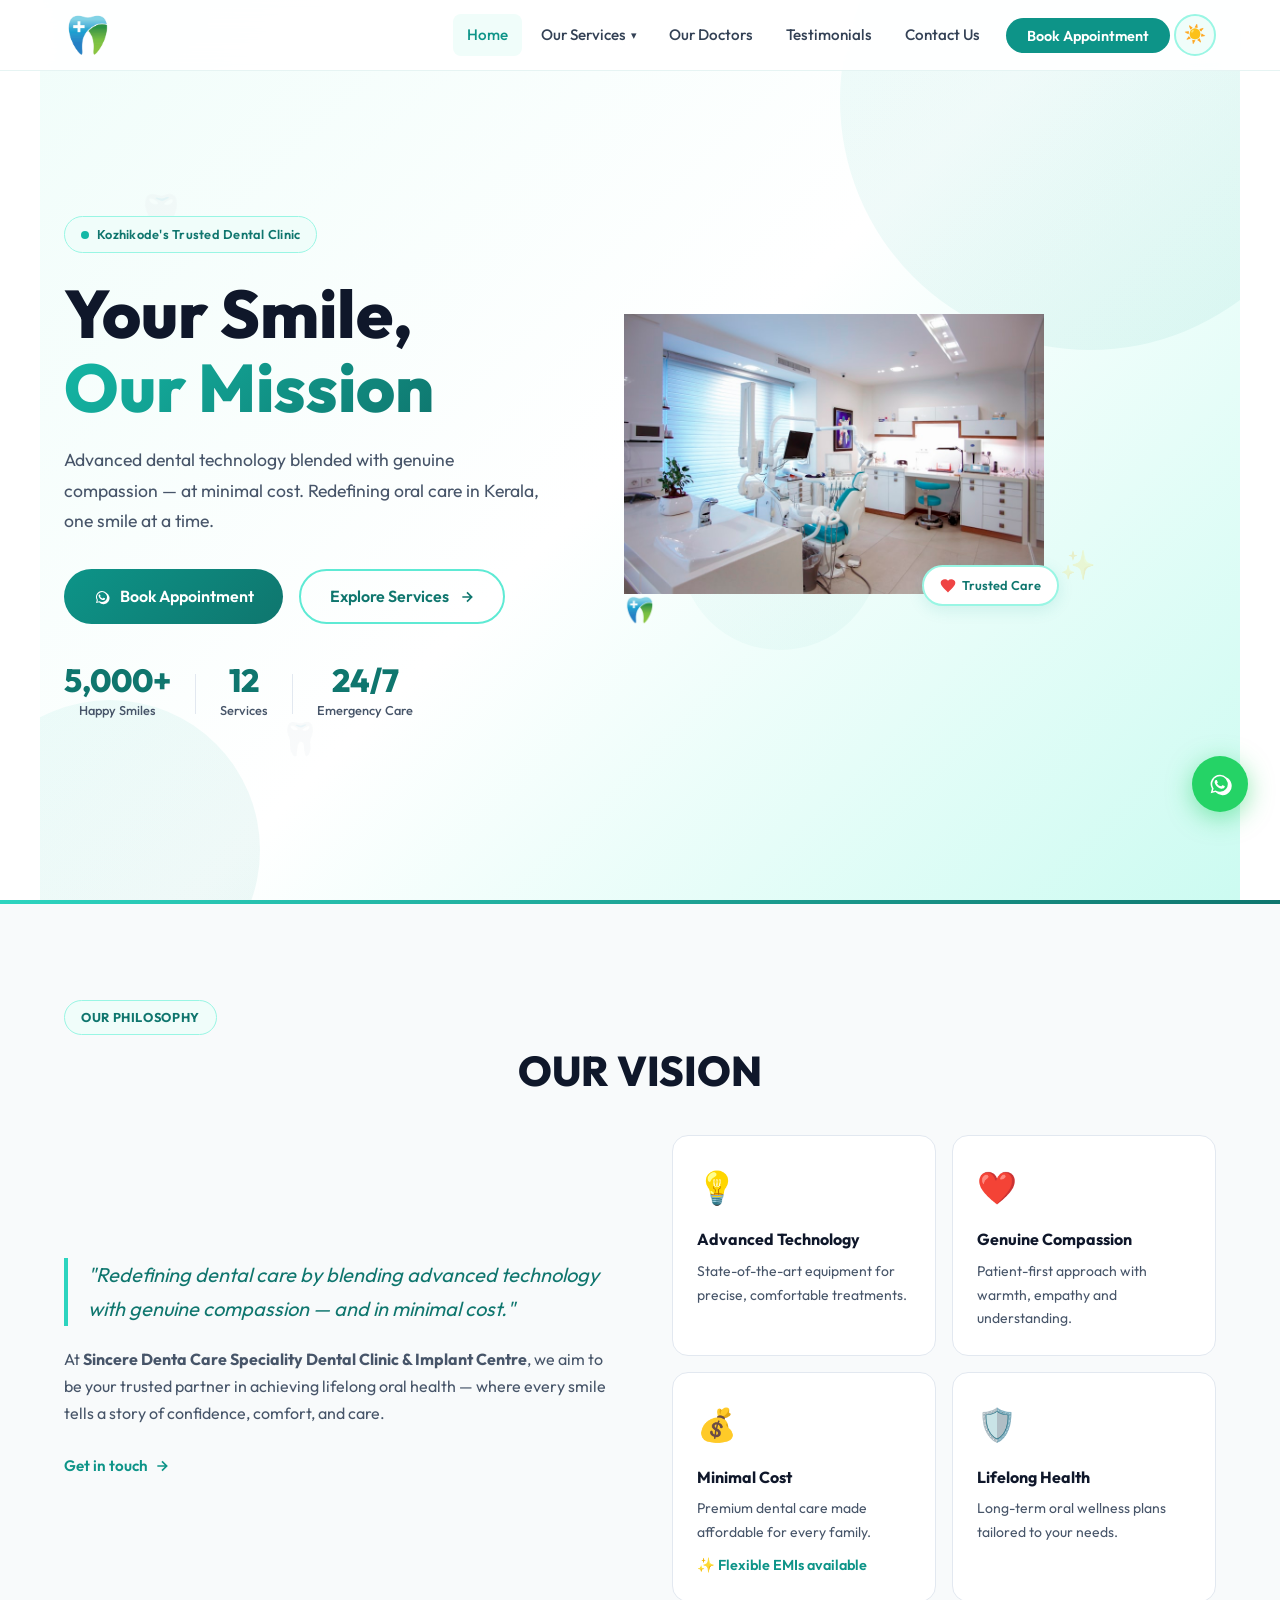
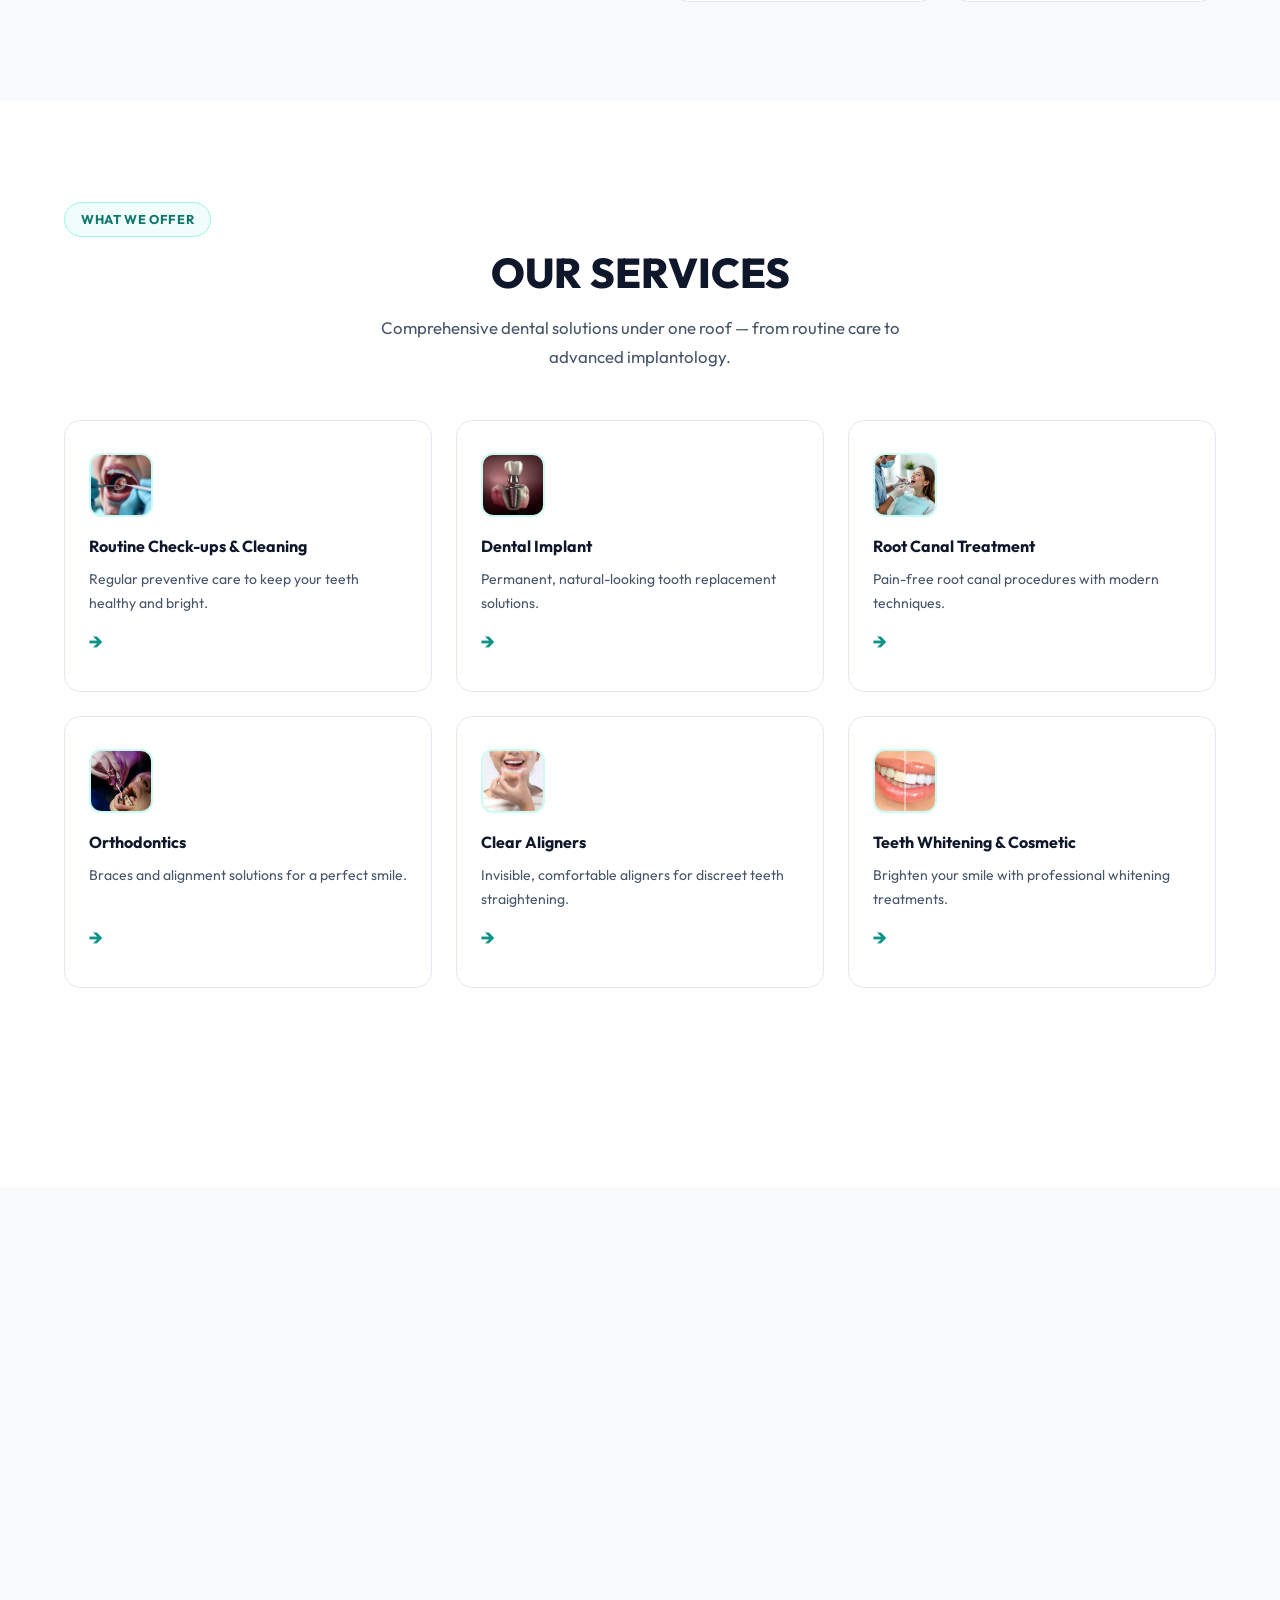
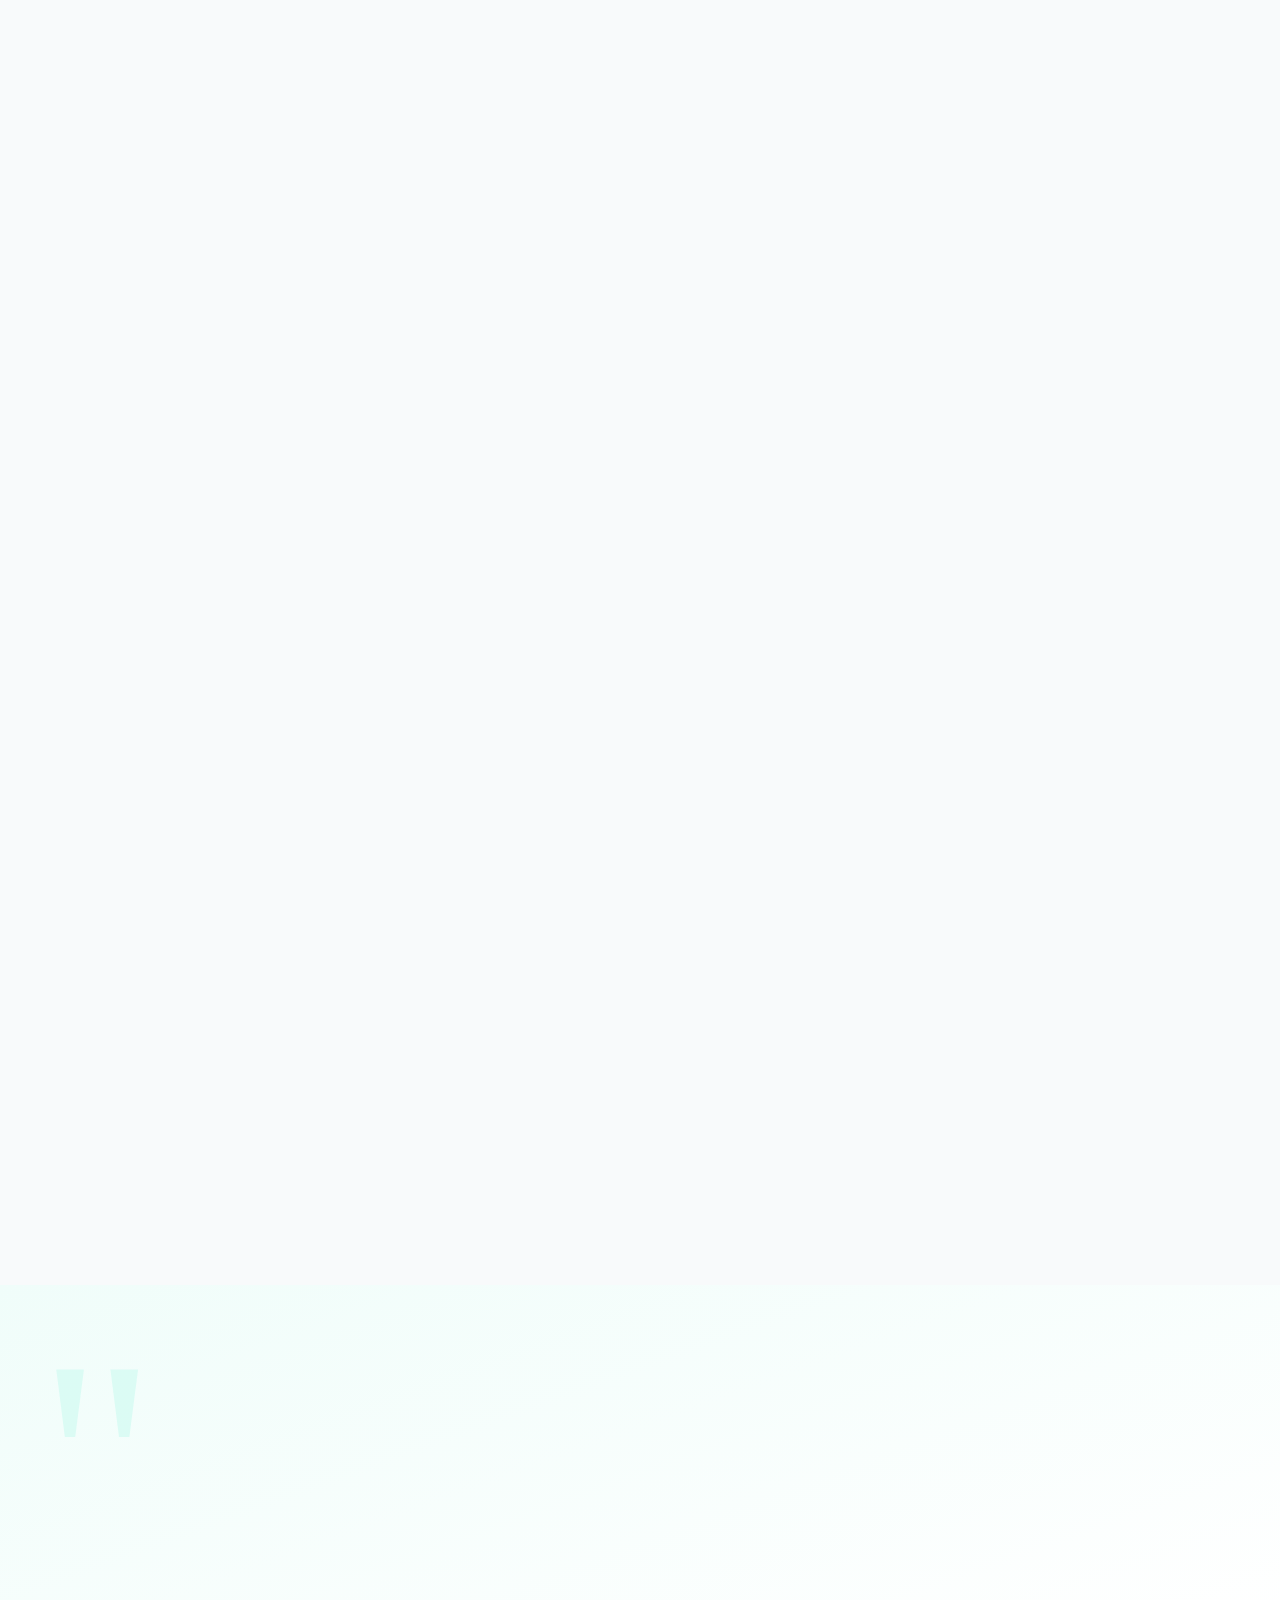
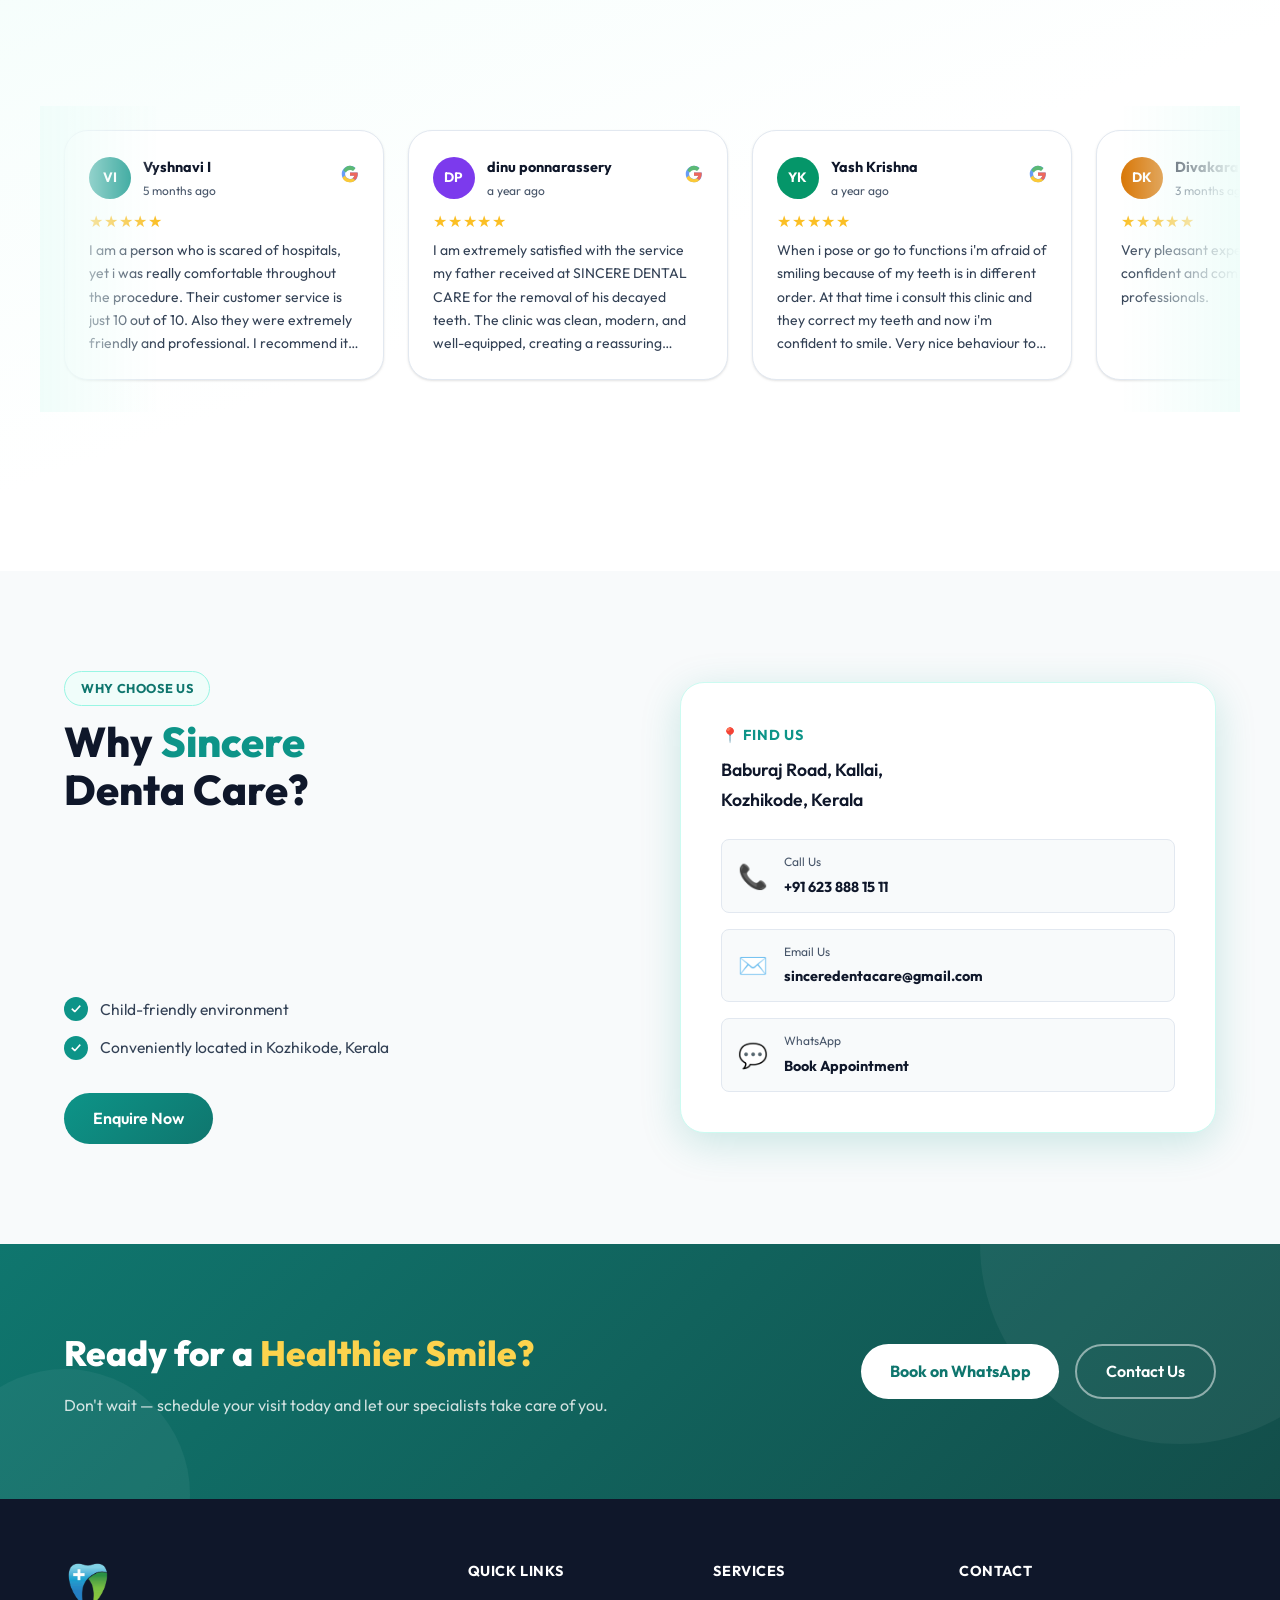
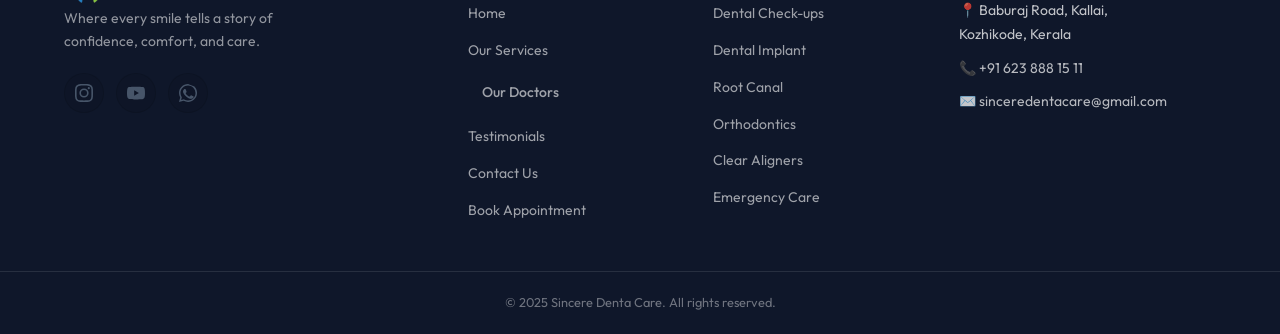
==== commit 8440d2e9: "Update index.html" ====
--- a/index.html
+++ b/index.html
@@ -256,7 +256,7 @@
                     <div class="doctor-info">
                         <h3 class="doctor-name">Dr. Nakul Raj</h3>
                         <p class="doctor-degree">BDS, PG Dip (University of Santiago de Compostela, Spain)</p>
-                        <span class="doctor-badge">Orthodontics &amp; Dentofacial Orthopaedics</span>
+                        <span class="doctor-badge">Orthodontics &amp; Dentofacial Orthopaedics(Braces and Invisible Aligners)</span>
                     </div>
                 </div>
 
@@ -280,6 +280,28 @@
                         <p class="doctor-degree">BDS, MDS (Govt Dental College, Kozhikode)</p>
                         <span class="doctor-badge">Endodontist (Root Canal Specialist)</span>
                     </div>
+                    <div class="doctor-card animate-on-scroll" style="--i:0">
+                    <div class="doctor-photo-wrap">
+                        <img src="ahalia.jpg" alt="Dr.Ahalia" class="doctor-photo" />
+                    </div>
+                    <div class="doctor-info">
+                        <h3 class="doctor-name">Dr. Ahalia Radhakrishnan</h3>
+                        <p class="doctor-degree">BDS, MDS</p>
+                        <span class="doctor-badge">Pedodontist (Child Specialist)</span>
+                    </div>
+                    <div class="doctor-card animate-on-scroll" style="--i:0">
+                    <div class="doctor-photo-wrap">
+                        <img src="manu.jpg" alt="Dr. Manu" class="doctor-photo" />
+                    </div>
+                    <div class="doctor-info">
+                        <h3 class="doctor-name">Dr. Manu Mathew</h3>
+                        <p class="doctor-degree">BDS, MDS(Govt. Dental College,Kozhikode)</p>
+                        <span class="doctor-badge">Oral Surgeon & Implantologist</span>
+                    </div>
+                </div>
+
+                </div>
+
                 </div>
 
             </div>
@@ -769,4 +791,4 @@
     <script src="js/main.js"></script>
 </body>
 
-</html>+</html>
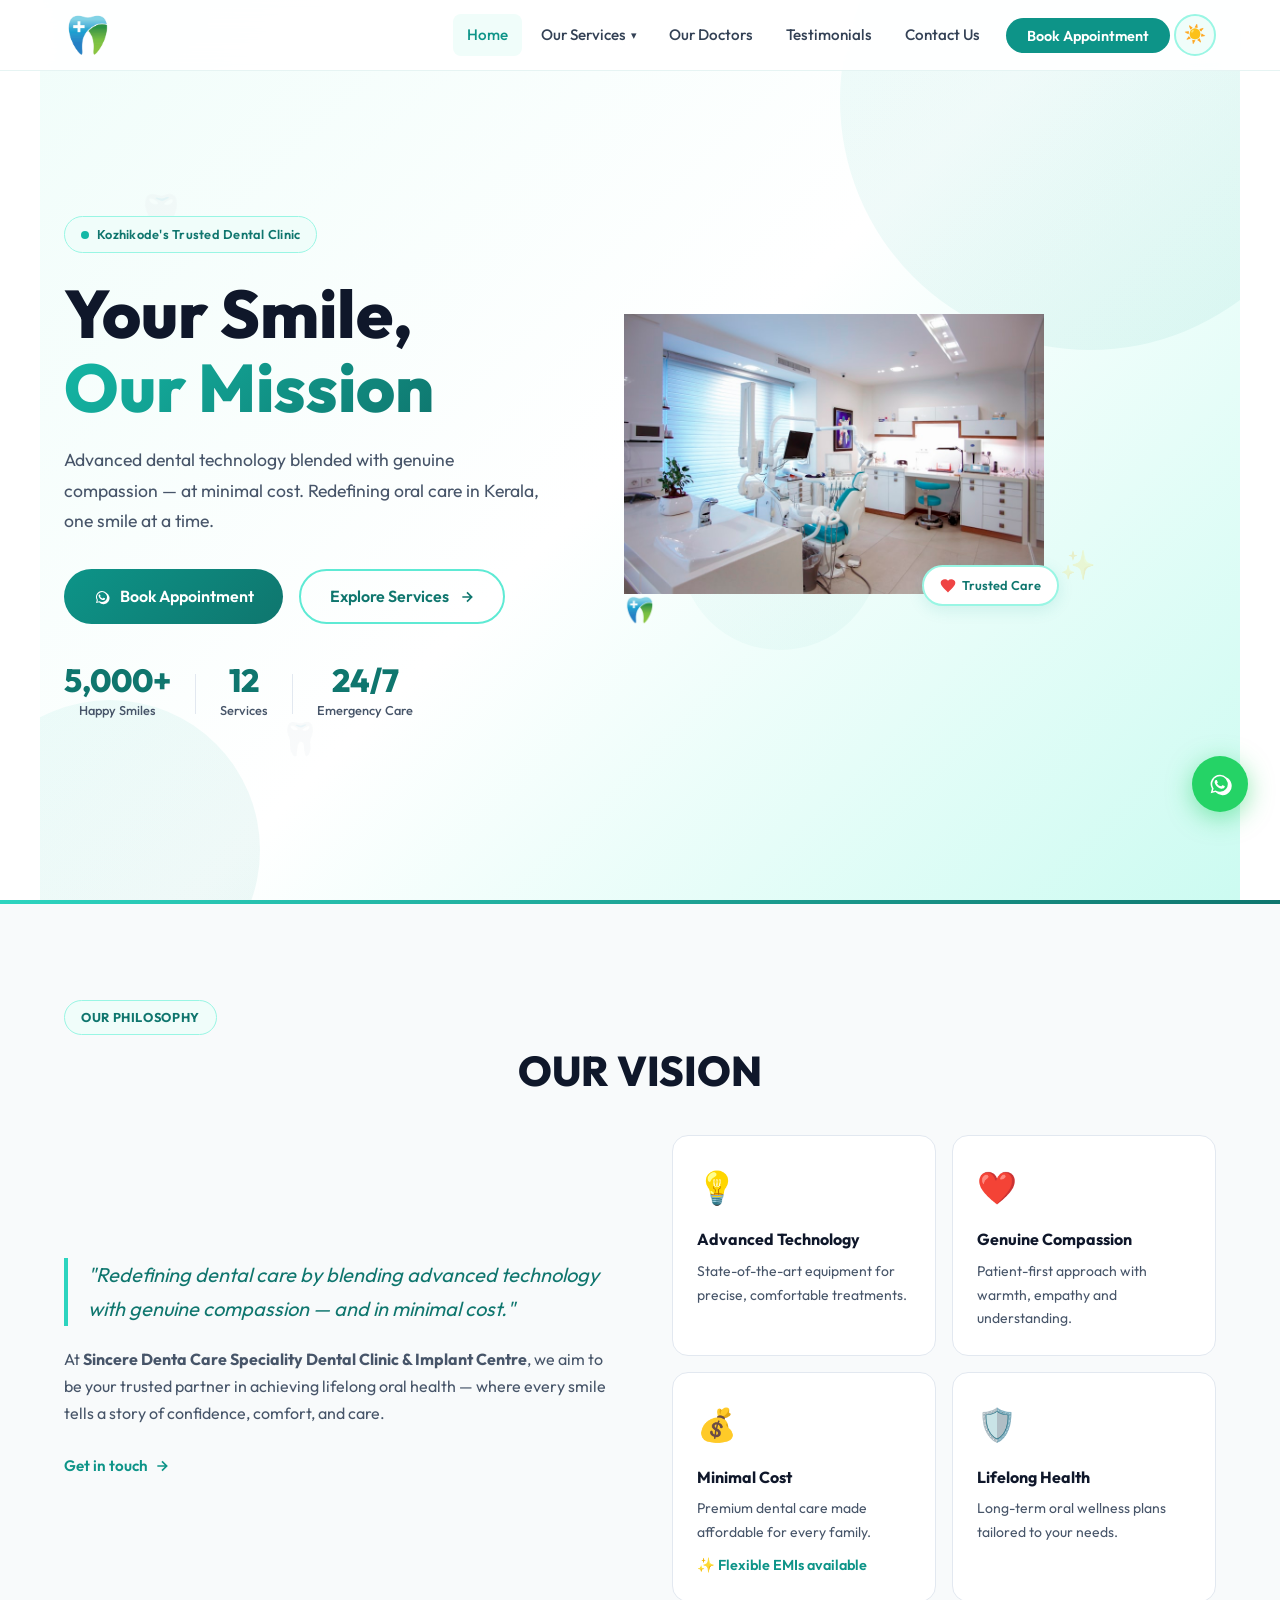
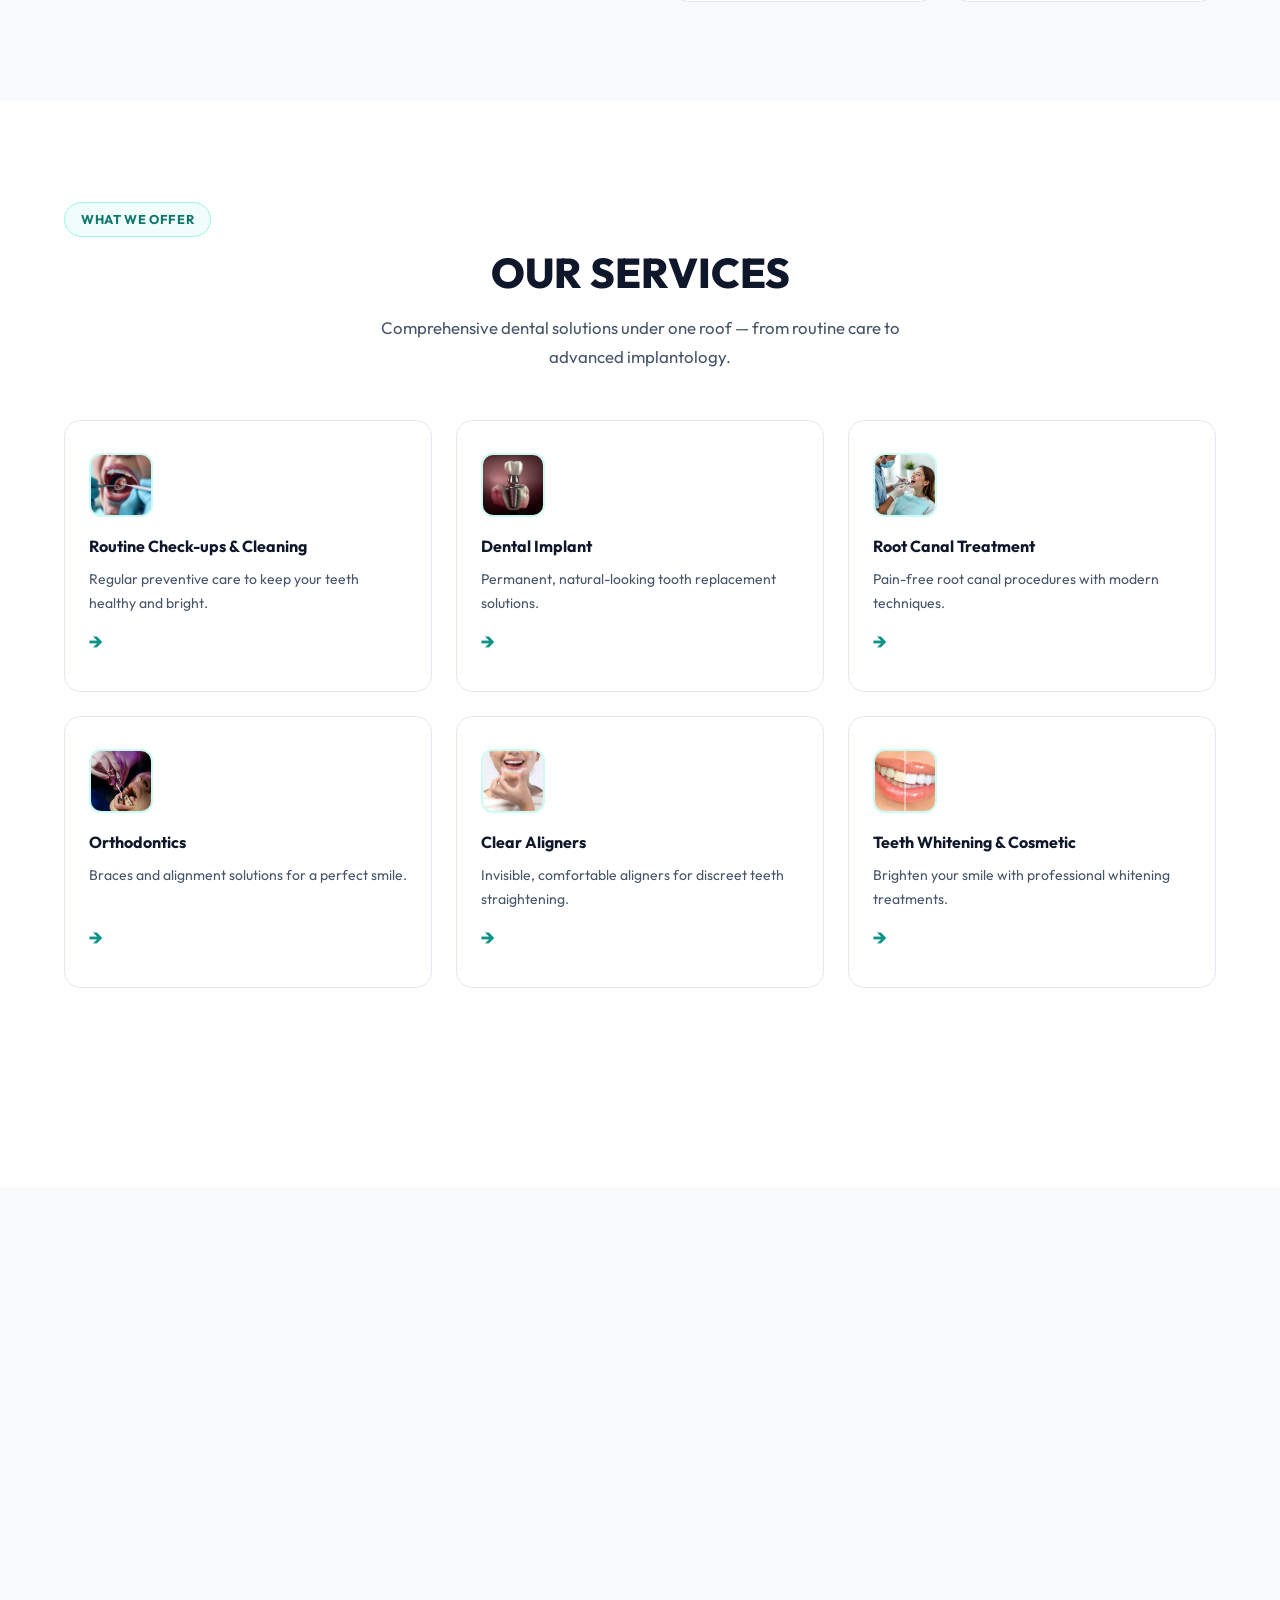
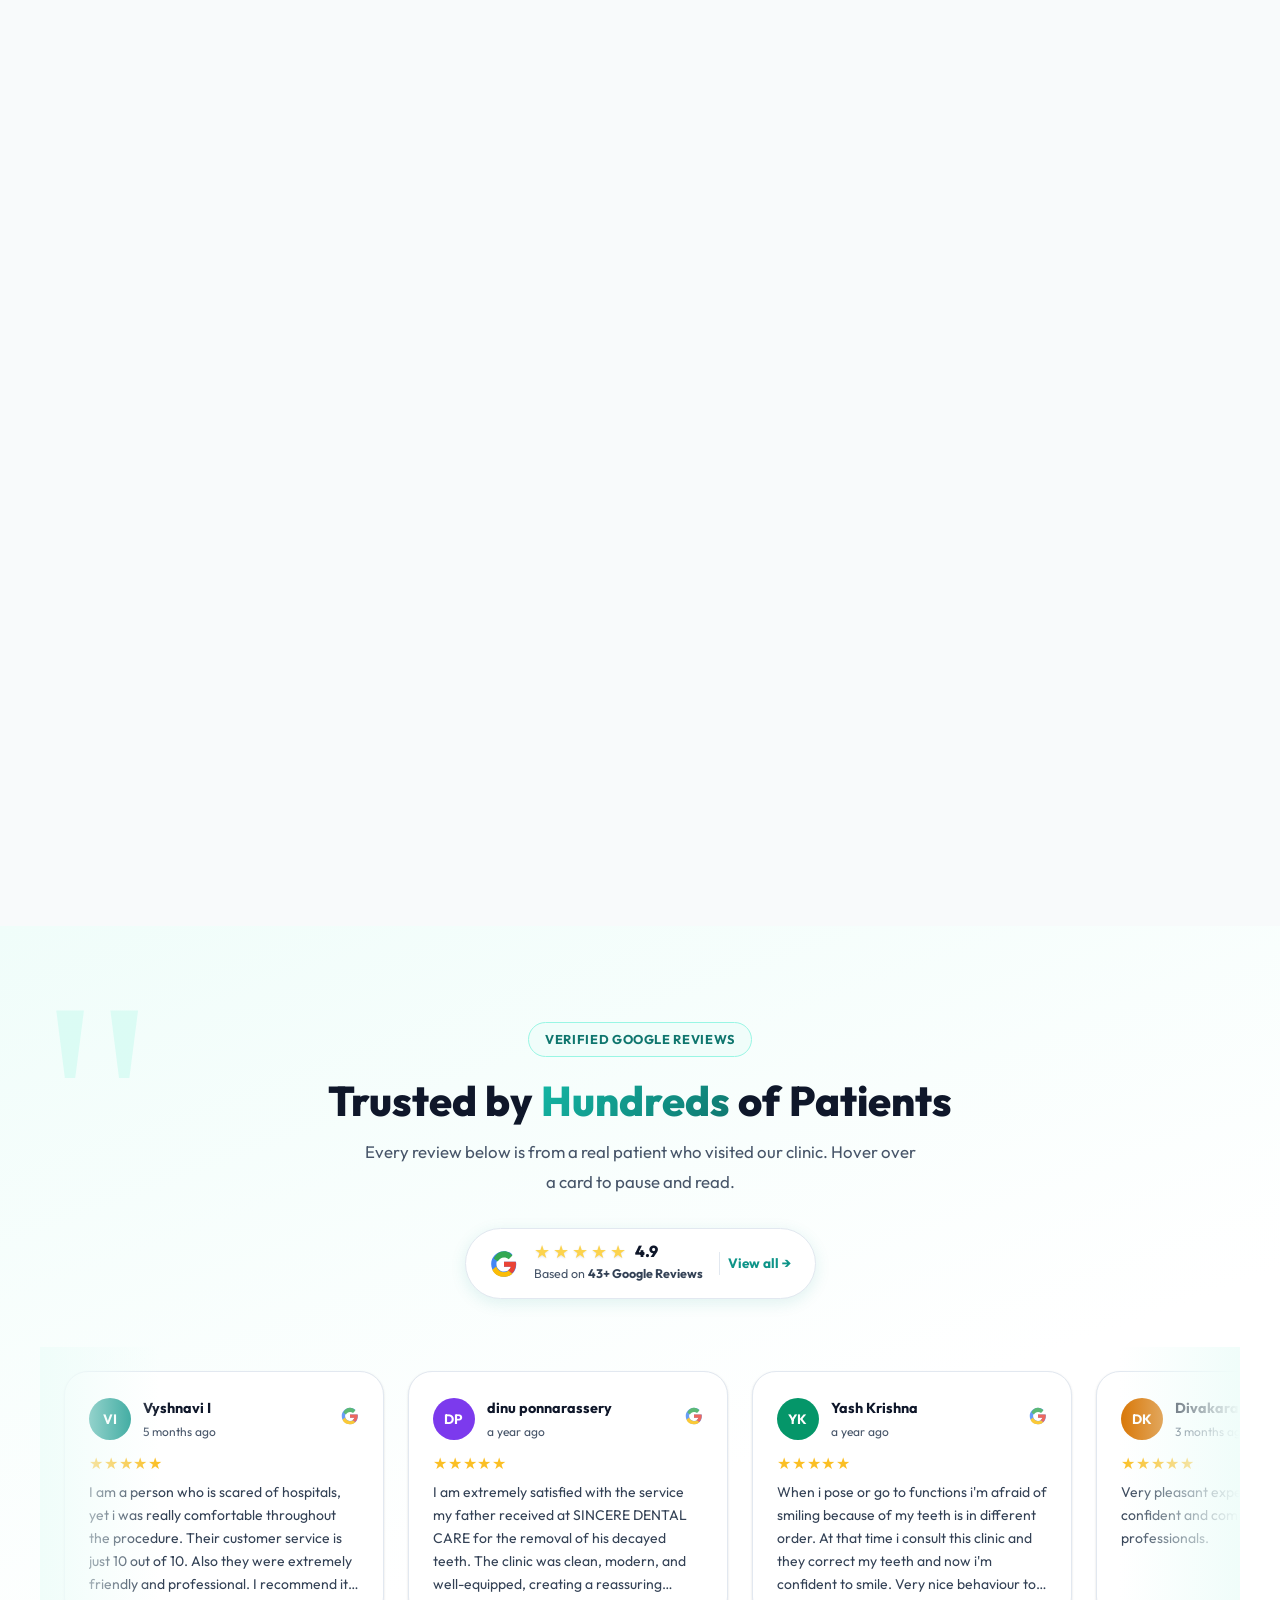
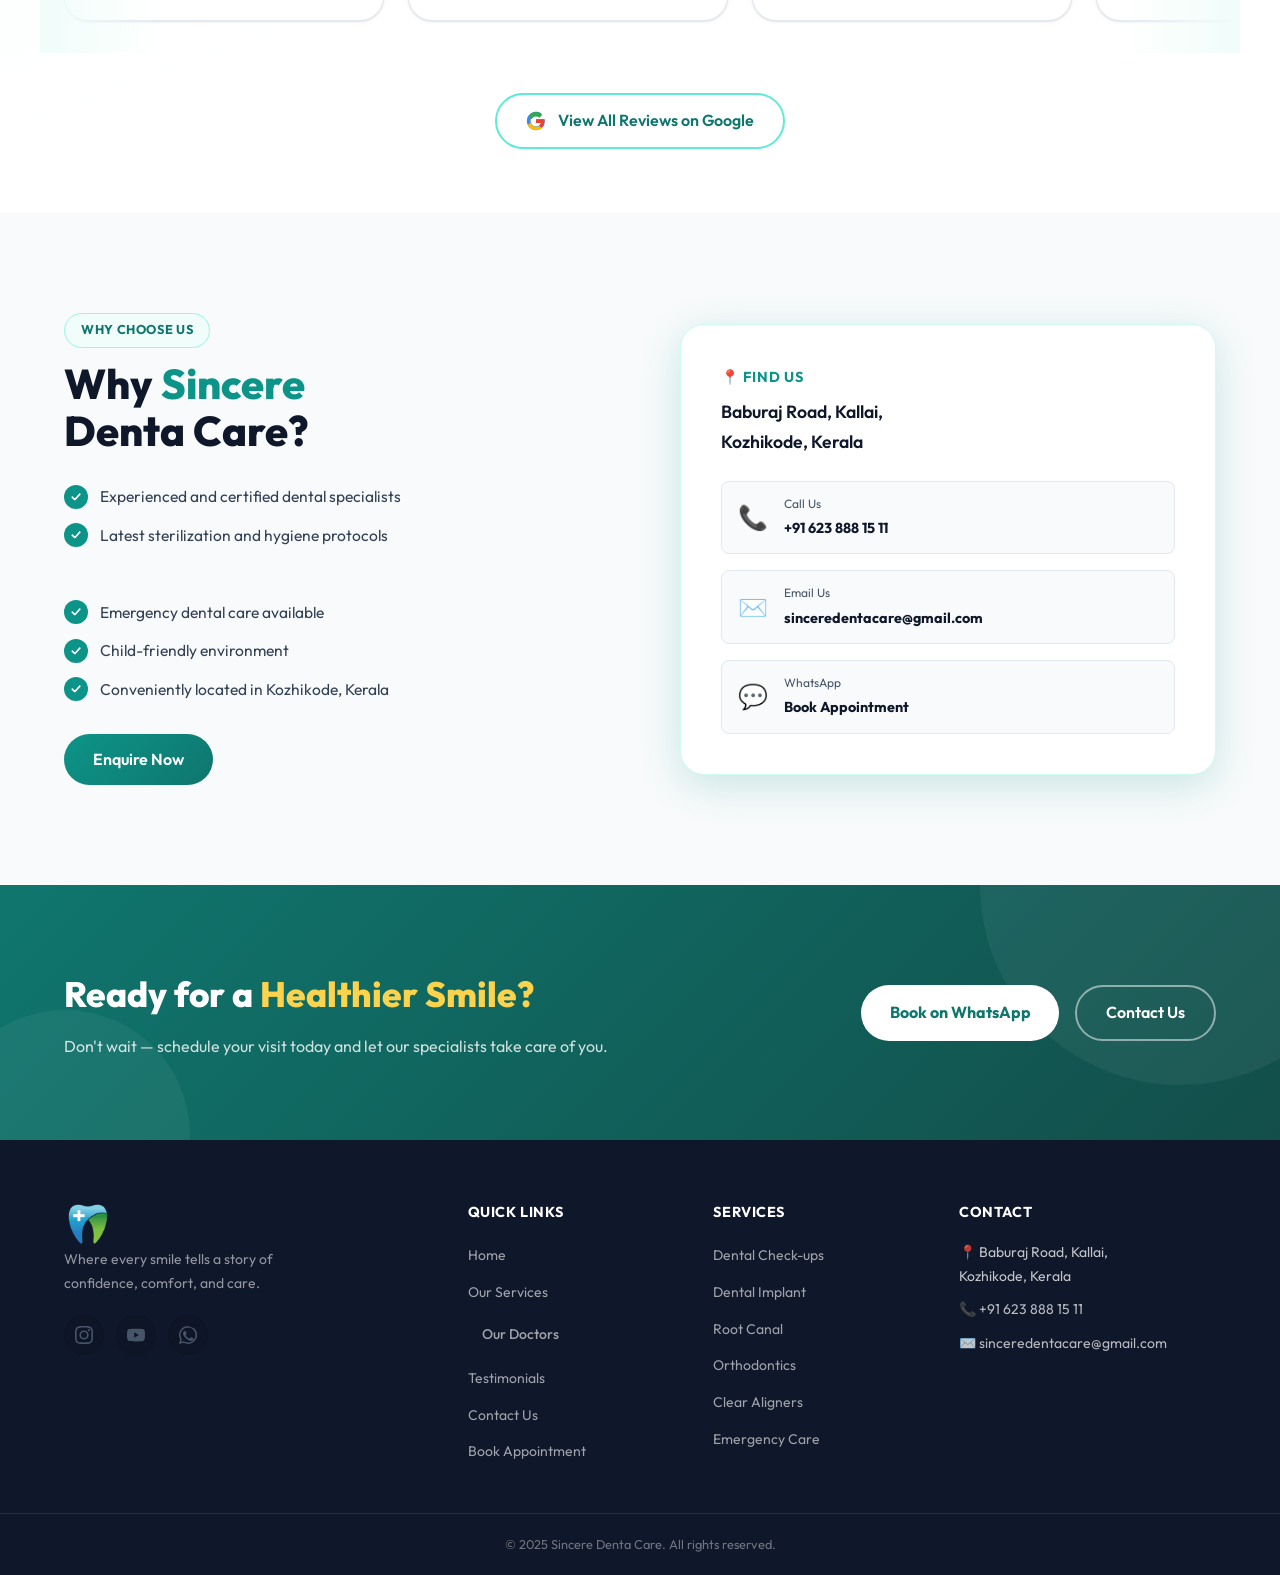
==== commit aef8d4d2: "Update index.html" ====
--- a/index.html
+++ b/index.html
@@ -280,7 +280,9 @@
                         <p class="doctor-degree">BDS, MDS (Govt Dental College, Kozhikode)</p>
                         <span class="doctor-badge">Endodontist (Root Canal Specialist)</span>
                     </div>
-                    <div class="doctor-card animate-on-scroll" style="--i:0">
+                </div>
+                
+                <div class="doctor-card animate-on-scroll" style="--i:0">
                     <div class="doctor-photo-wrap">
                         <img src="ahalia.jpg" alt="Dr.Ahalia" class="doctor-photo" />
                     </div>
@@ -289,7 +291,9 @@
                         <p class="doctor-degree">BDS, MDS</p>
                         <span class="doctor-badge">Pedodontist (Child Specialist)</span>
                     </div>
-                    <div class="doctor-card animate-on-scroll" style="--i:0">
+                </div>
+
+                 <div class="doctor-card animate-on-scroll" style="--i:0">
                     <div class="doctor-photo-wrap">
                         <img src="manu.jpg" alt="Dr. Manu" class="doctor-photo" />
                     </div>
@@ -298,10 +302,6 @@
                         <p class="doctor-degree">BDS, MDS(Govt. Dental College,Kozhikode)</p>
                         <span class="doctor-badge">Oral Surgeon & Implantologist</span>
                     </div>
-                </div>
-
-                </div>
-
                 </div>
 
             </div>
